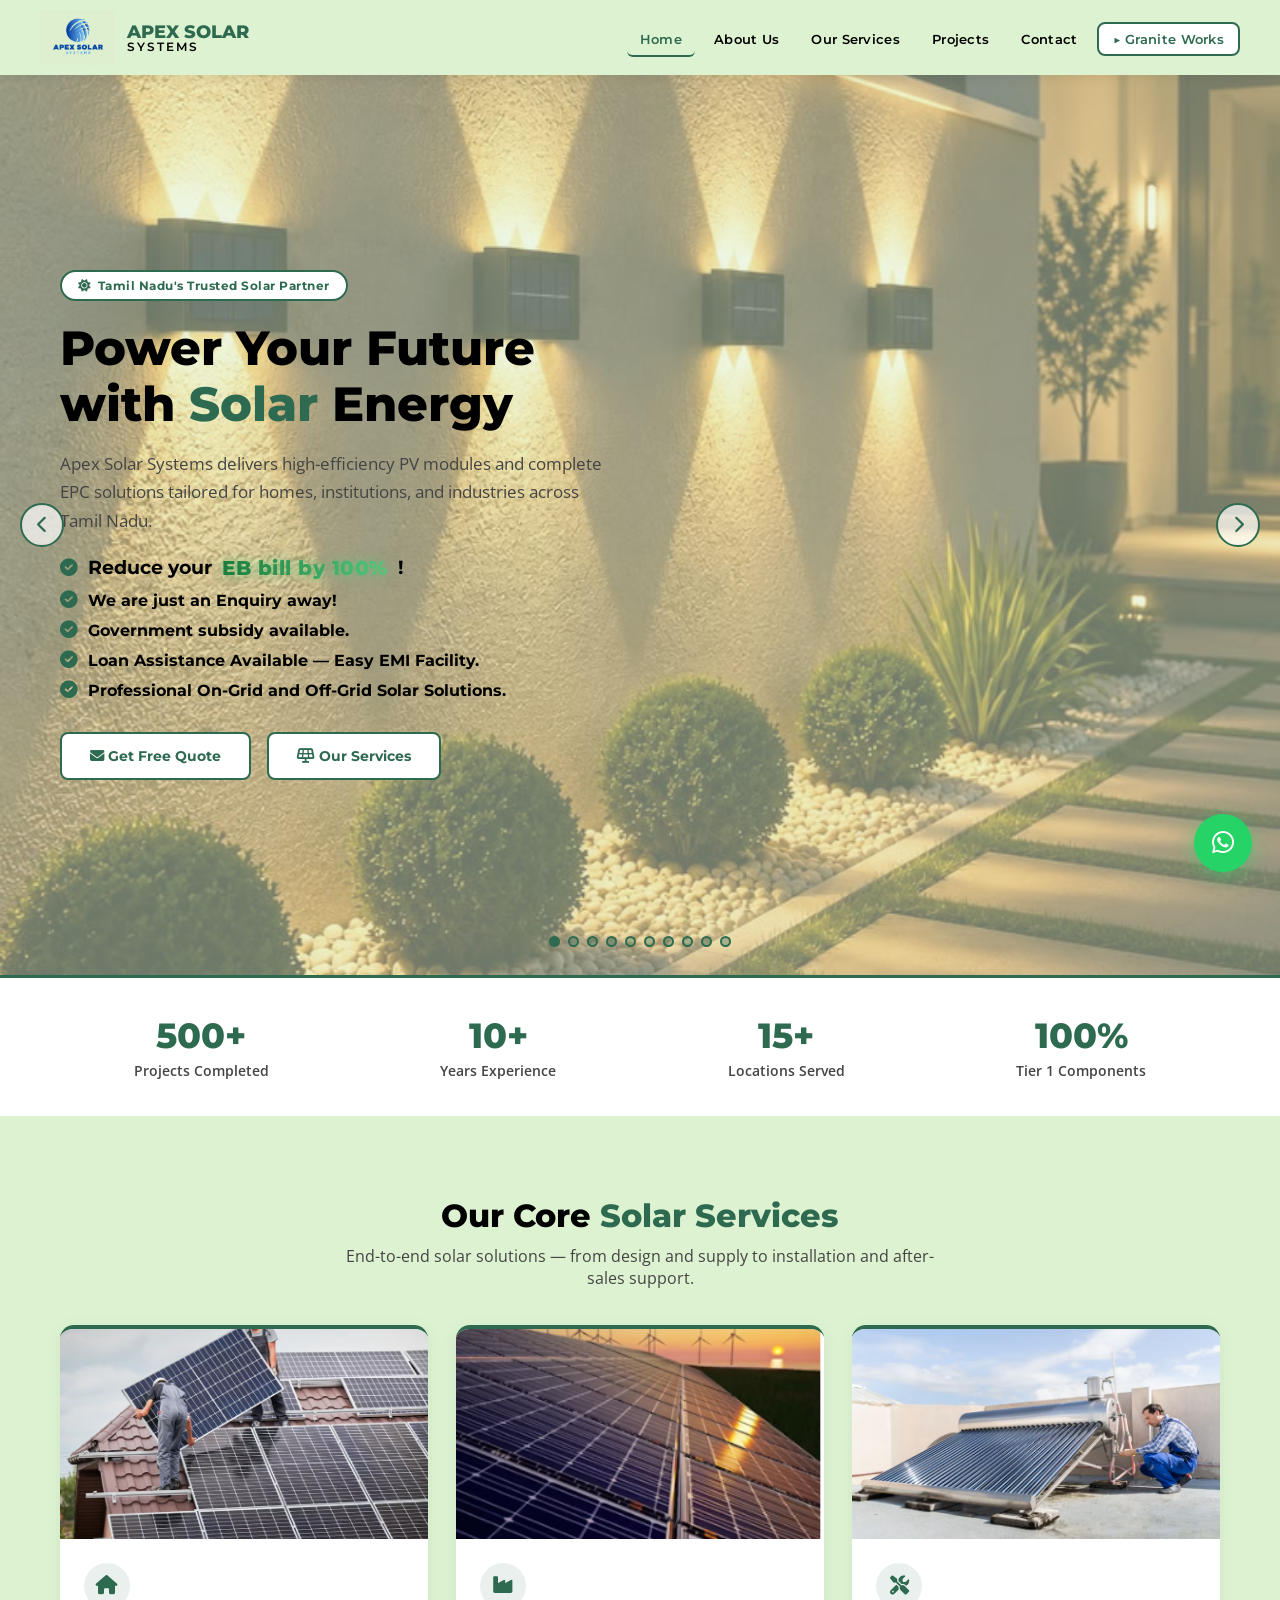
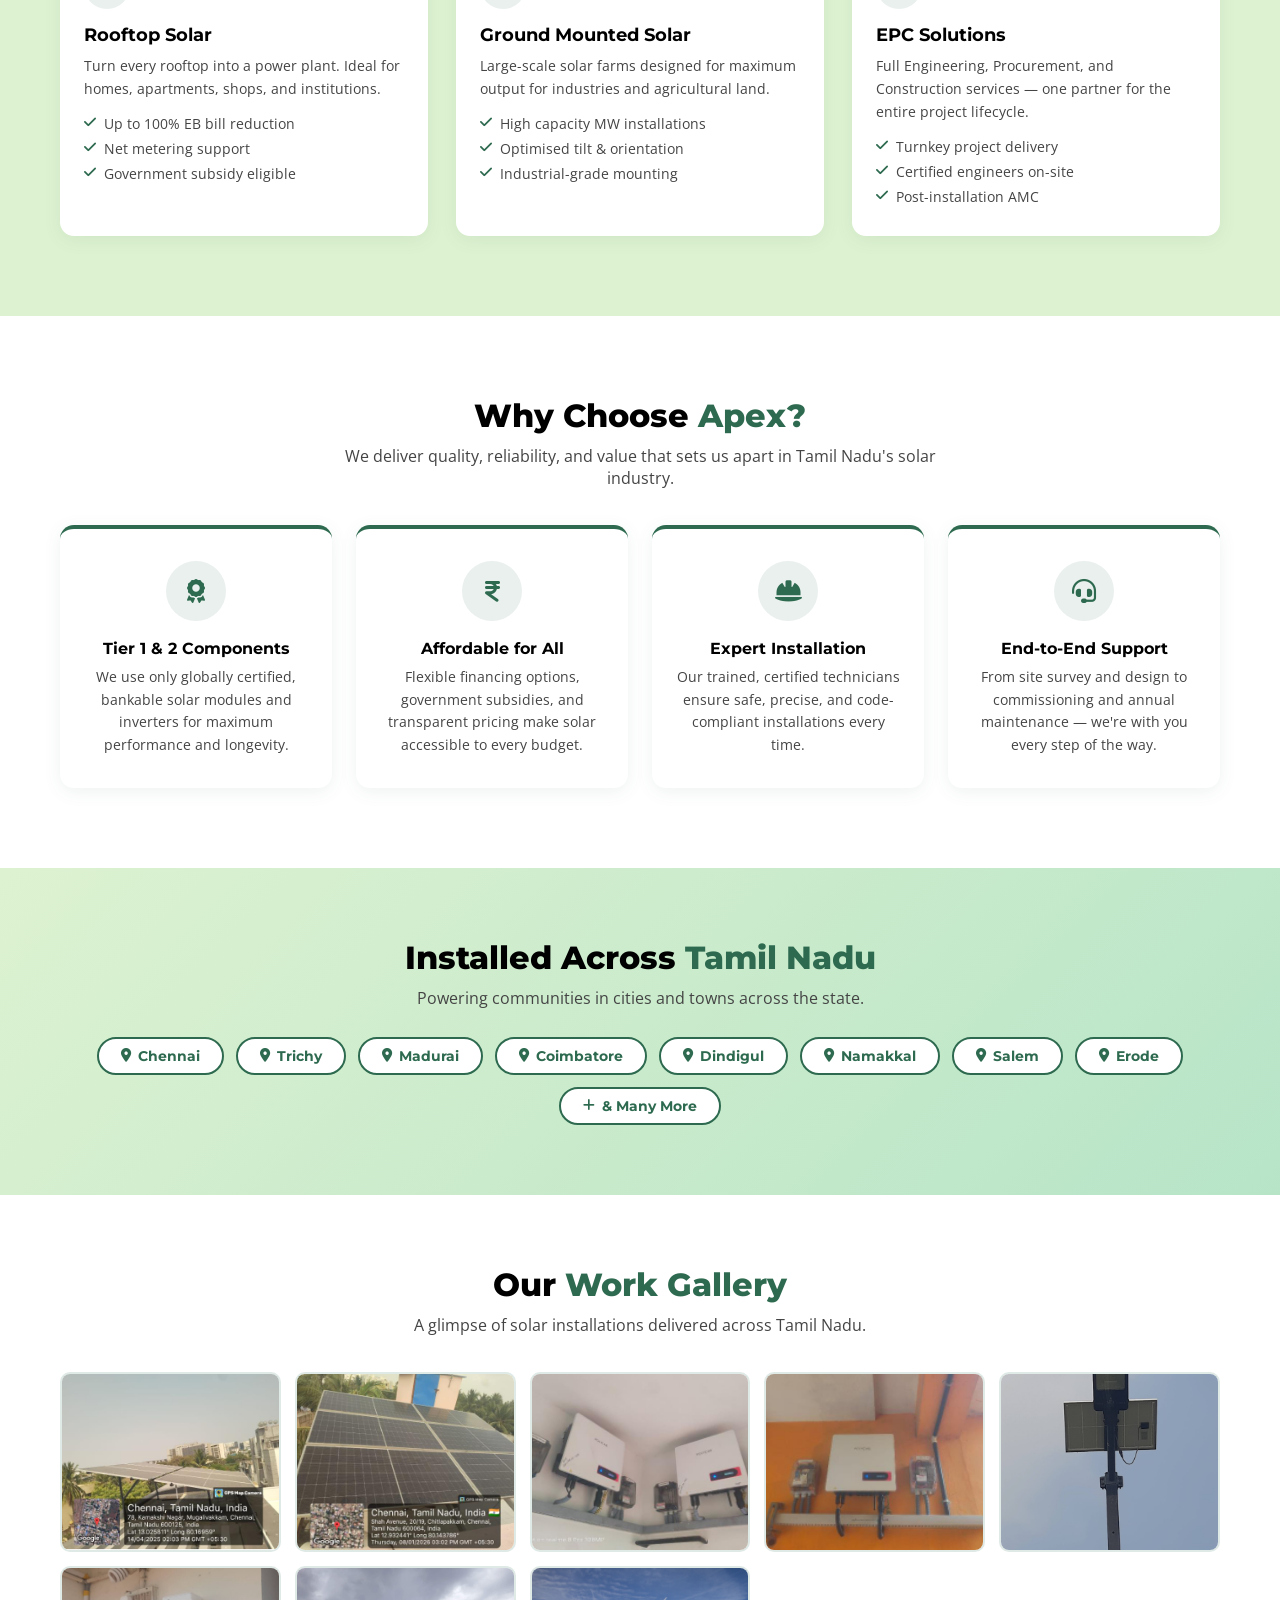
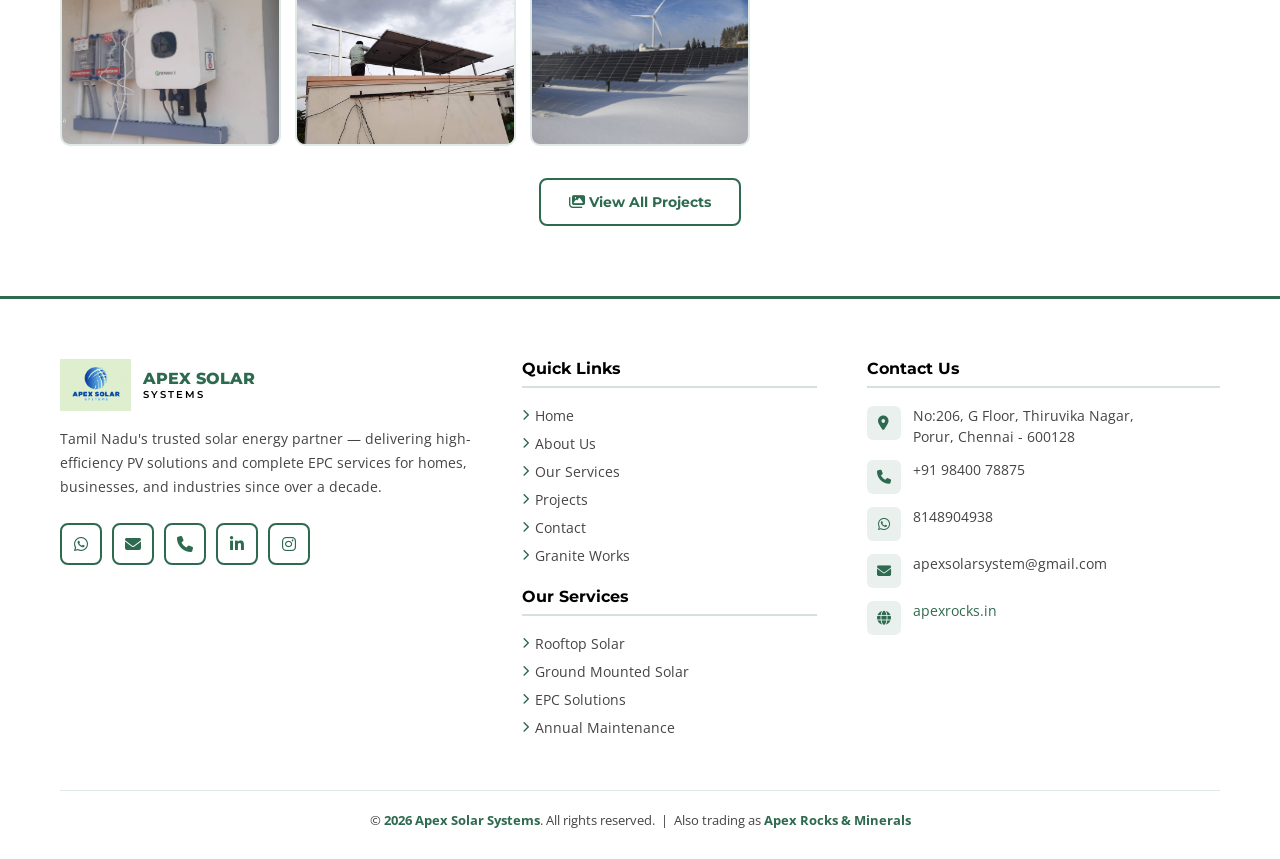
==== index.html @ 06933cdf "changed address" ====
<!DOCTYPE html>
<html lang="en">
<head>
  <meta charset="UTF-8" />
  <meta name="viewport" content="width=device-width, initial-scale=1.0" />
  <title>Apex Solar Systems | Tamil Nadu's Trusted Solar Partner</title>
  <link rel="preconnect" href="https://fonts.googleapis.com" />
  <link rel="preconnect" href="https://fonts.gstatic.com" crossorigin />
  <link href="https://fonts.googleapis.com/css2?family=Montserrat:wght@400;600;700;800&family=Open+Sans:wght@400;500;600&display=swap" rel="stylesheet" />
  <link rel="stylesheet" href="https://cdnjs.cloudflare.com/ajax/libs/font-awesome/6.4.0/css/all.min.css" />

  <style>
    :root {
      --bg: #DDF2D1;
      --green: #2D6A4F;
      --black: #000000;
      --white: #FFFFFF;
      --nav-bg: rgba(221,242,209,0.97);
      --card-border: #2D6A4F;
      --gray: #444444;
      --light-green-grad: linear-gradient(135deg, #DDF2D1 0%, #b7e4c7 100%);
    }
    *, *::before, *::after { box-sizing: border-box; margin: 0; padding: 0; }
    html { scroll-behavior: smooth; }
    body {
      background: var(--bg);
      color: var(--black);
      font-family: 'Open Sans', sans-serif;
      min-height: 100vh;
    }
    h1,h2,h3,h4,h5,h6 { font-family: 'Montserrat', sans-serif; color: var(--black); }
    a { text-decoration: none; color: inherit; }
    img { max-width: 100%; display: block; }

    /* ── NAVBAR ── */
    #navbar {
      position: fixed; top: 0; left: 0; width: 100%; z-index: 1000;
      background: var(--nav-bg); height: 75px;
      display: flex; align-items: center; justify-content: space-between;
      padding: 0 40px;
      box-shadow: 0 2px 12px rgba(0,0,0,0.08);
      transition: background 0.3s;
    }
    #navbar.scrolled { background: rgba(221,242,209,0.99); box-shadow: 0 4px 20px rgba(0,0,0,0.12); }
    .nav-brand { display: flex; align-items: center; gap: 12px; cursor: pointer; }
    .nav-brand img { height: 55px; width: auto; }
    .brand-text { display: flex; flex-direction: column; line-height: 1.1; }
    .brand-text .apex { font-family:'Montserrat',sans-serif; font-weight:800; font-size:1.1rem; color:var(--green); }
    .brand-text .systems { font-family:'Montserrat',sans-serif; font-weight:600; font-size:0.72rem; color:var(--black); letter-spacing:2px; }
    .nav-links { display: flex; align-items: center; gap: 6px; list-style: none; }
    .nav-links li a, .nav-links li button {
      font-family:'Montserrat',sans-serif; font-weight:600; font-size:0.82rem;
      color: var(--black); background: none; border: none; cursor: pointer;
      padding: 8px 13px; border-radius: 6px; transition: color 0.2s, background 0.2s;
      letter-spacing: 0.3px;
    }
    .nav-links li a:hover, .nav-links li button:hover { color: var(--green); background: rgba(45,106,79,0.08); }
    .nav-links li a.active { color: var(--green); border-bottom: 2px solid var(--green); }
    .nav-links .granite-btn {
      background: var(--white) !important; border: 2px solid var(--green) !important;
      color: var(--green) !important; border-radius: 8px; padding: 7px 14px;
    }
    .nav-links .granite-btn:hover { background: var(--green) !important; color: var(--white) !important; }
    .hamburger { display: none; flex-direction: column; gap: 5px; cursor: pointer; padding: 6px; }
    .hamburger span { width: 26px; height: 3px; background: var(--black); border-radius: 2px; transition: 0.3s; }
    .mobile-menu {
      display: none; flex-direction: column; background: var(--nav-bg);
      padding: 16px 24px; border-top: 1px solid rgba(45,106,79,0.15);
    }
    .mobile-menu.open { display: flex; }
    .mobile-menu a, .mobile-menu button {
      font-family:'Montserrat',sans-serif; font-weight:600; font-size:0.9rem;
      color: var(--black); background: none; border: none; cursor: pointer;
      padding: 11px 0; border-bottom: 1px solid rgba(45,106,79,0.1); text-align: left;
    }
    .mobile-menu a.active { color: var(--green); }
    .mobile-menu .mob-granite { color: var(--green) !important; }

    /* ── PAGE WRAPPER ── */
    .page { display: none; padding-top: 75px; }
    .page.active { display: block; }

    /* ── BUTTONS ── */
    .btn-primary {
      background: var(--white); color: var(--green);
      border: 2px solid var(--green); border-radius: 8px;
      padding: 13px 28px; font-family:'Montserrat',sans-serif;
      font-weight:700; font-size:0.9rem; cursor: pointer;
      transition: background 0.2s, color 0.2s; display: inline-block;
    }
    .btn-primary:hover { background: var(--green); color: var(--white); }
    .btn-green {
      background: var(--green); color: var(--white); border: 2px solid var(--green);
      border-radius: 8px; padding: 13px 28px; font-family:'Montserrat',sans-serif;
      font-weight:700; font-size:0.9rem; cursor: pointer;
      transition: background 0.2s, color 0.2s; display: inline-block;
    }
    .btn-green:hover { background: var(--white); color: var(--green); }

    /* ── SECTION TITLES ── */
    .section-title { font-size:2rem; font-weight:800; color:var(--black); margin-bottom:10px; }
    .section-title span { color: var(--green); }
    .section-sub { color: var(--gray); font-size:1rem; margin-bottom:36px; max-width:600px; }
    .section-center { text-align:center; }
    .section-center .section-sub { margin-left:auto; margin-right:auto; }

    /* ── HERO SLIDESHOW ── */
    #hero {
      position: relative; width:100%; height:100vh; min-height:560px;
      overflow: hidden; display:flex; align-items:center;
    }
    .slideshow-bg { position:absolute; inset:0; z-index:0; }
    .slide {
      position:absolute; inset:0; background-size:cover; background-position:center;
      opacity:0; transition: opacity 0.9s ease-in-out;
    }
    .slide.active { opacity:1; }
    .hero-overlay {
      position:absolute; inset:0; background:rgba(221,242,209,0.5); z-index:1;
    }
    .hero-content {
      position:relative; z-index:2; max-width:680px;
      padding: 0 60px; color: var(--black);
    }
    .hero-badge {
      display:inline-block; background:var(--white); color:var(--green);
      border:2px solid var(--green); border-radius:20px;
      padding:6px 16px; font-family:'Montserrat',sans-serif;
      font-weight:700; font-size:0.78rem; margin-bottom:20px; letter-spacing:0.5px;
    }
    .hero-content h1 {
      font-size:3rem; font-weight:800; line-height:1.15; margin-bottom:18px; color:var(--black);
    }
    .hero-content h1 span { color:var(--green); }
    .hero-content p { font-size:1.05rem; color:var(--gray); margin-bottom:20px; line-height:1.7; }
    .hero-catchlines { margin-bottom:32px; }
    .hero-catchlines .line {
      display:flex; align-items:center; gap:10px;
      font-family:'Montserrat',sans-serif; font-weight:700;
      font-size:1.02rem; color:var(--black); margin-bottom:10px;
    }
    .hero-catchlines .line i { color:var(--green); font-size:1.1rem; }
    .hero-buttons { display:flex; gap:16px; flex-wrap:wrap; }

    /* ── EB BILL GLOW ── */
    .eb-glow {
      font-size: 1.22rem;
      font-weight: 800;
      color: #fff;
      background: linear-gradient(90deg, #1b7c3e 0%, #52c97a 50%, #1b7c3e 100%);
      background-size: 200% auto;
      -webkit-background-clip: text;
      -webkit-text-fill-color: transparent;
      background-clip: text;
      animation: ebShine 2.2s linear infinite, ebPulse 1.8s ease-in-out infinite;
      display: inline-block;
      filter: drop-shadow(0 0 6px rgba(82,201,122,0.7));
      letter-spacing: 0.5px;
    }
    @keyframes ebShine {
      0%   { background-position: 0% center; }
      100% { background-position: 200% center; }
    }
    @keyframes ebPulse {
      0%, 100% { filter: drop-shadow(0 0 4px rgba(82,201,122,0.55)); }
      50%       { filter: drop-shadow(0 0 14px rgba(82,201,122,1)) drop-shadow(0 0 28px rgba(45,106,79,0.6)); }
    }
    .line-eb {
      font-size: 1.18rem !important;
    }

    /* Slideshow controls */
    .slide-dots { position:absolute; bottom:28px; left:50%; transform:translateX(-50%); z-index:3; display:flex; gap:8px; }
    .dot {
      width:11px; height:11px; border-radius:50%;
      background:rgba(45,106,79,0.35); border:2px solid var(--green);
      cursor:pointer; transition:background 0.3s;
    }
    .dot.active { background:var(--green); }
    .slide-arrow {
      position:absolute; top:50%; transform:translateY(-50%);
      z-index:3; background:rgba(255,255,255,0.7); border:2px solid var(--green);
      color:var(--green); width:44px; height:44px; border-radius:50%;
      display:flex; align-items:center; justify-content:center;
      cursor:pointer; font-size:1.1rem; transition:background 0.2s;
    }
    .slide-arrow:hover { background:var(--green); color:var(--white); }
    .slide-arrow.prev { left:20px; }
    .slide-arrow.next { right:20px; }

    /* ── STATS BAR ── */
    .stats-bar {
      background:var(--white); padding:36px 60px;
      display:flex; justify-content:space-around; align-items:center;
      flex-wrap:wrap; gap:24px; border-top:3px solid var(--green);
    }
    .stat-item { text-align:center; }
    .stat-item .num {
      font-family:'Montserrat',sans-serif; font-weight:800;
      font-size:2.2rem; color:var(--green);
    }
    .stat-item .lbl { font-size:0.88rem; color:var(--gray); font-weight:600; margin-top:4px; }

    /* ── SERVICES CARDS ── */
    .services-section { padding:80px 60px; background:var(--bg); }
    .cards-grid { display:grid; grid-template-columns:repeat(auto-fit,minmax(290px,1fr)); gap:28px; margin-top:16px; }
    .service-card {
      background:var(--white); border-radius:14px; overflow:hidden;
      border-top:4px solid var(--green);
      box-shadow:0 4px 18px rgba(45,106,79,0.08);
      transition:transform 0.25s, box-shadow 0.25s;
    }
    .service-card:hover { transform:translateY(-6px); box-shadow:0 10px 32px rgba(45,106,79,0.16); }
    .service-card img { width:100%; height:210px; object-fit:cover; }
    .service-card-body { padding:24px; }
    .service-card-body .icon-wrap {
      width:46px; height:46px; background:rgba(45,106,79,0.1);
      border-radius:50%; display:flex; align-items:center; justify-content:center;
      margin-bottom:14px;
    }
    .service-card-body .icon-wrap i { color:var(--green); font-size:1.2rem; }
    .service-card-body h3 { font-size:1.15rem; margin-bottom:8px; color:var(--black); }
    .service-card-body p { font-size:0.9rem; color:var(--gray); line-height:1.6; margin-bottom:14px; }
    .benefit-list { list-style:none; padding:0; }
    .benefit-list li { font-size:0.86rem; color:var(--gray); margin-bottom:6px; display:flex; gap:8px; align-items:flex-start; }
    .benefit-list li i { color:var(--green); margin-top:2px; flex-shrink:0; }
    /* ── WHY CHOOSE ── */
    .why-section { padding:80px 60px; background:var(--white); }
    .why-grid { display:grid; grid-template-columns:repeat(auto-fit,minmax(220px,1fr)); gap:24px; margin-top:16px; }
    .why-card {
      background:var(--white); border-radius:14px; padding:32px 24px;
      border-top:4px solid var(--green);
      box-shadow:0 4px 18px rgba(45,106,79,0.08); text-align:center;
      transition:transform 0.25s;
    }
    .why-card:hover { transform:translateY(-5px); }
    .why-icon {
      width:60px; height:60px; background:rgba(45,106,79,0.1); border-radius:50%;
      display:flex; align-items:center; justify-content:center;
      margin:0 auto 18px; font-size:1.5rem; color:var(--green);
    }
    .why-card h3 { font-size:1rem; margin-bottom:8px; }
    .why-card p { font-size:0.88rem; color:var(--gray); line-height:1.6; }

    /* ── LOCATIONS ── */
    .locations-section {
      padding:70px 60px; background: var(--light-green-grad); text-align:center;
    }
    .location-chips { display:flex; flex-wrap:wrap; gap:12px; justify-content:center; margin-top:28px; }
    .chip {
      background:var(--white); border:2px solid var(--green); color:var(--green);
      border-radius:24px; padding:8px 22px; font-family:'Montserrat',sans-serif;
      font-weight:700; font-size:0.88rem; display:flex; align-items:center; gap:7px;
    }
    .chip i { font-size:0.85rem; }

    /* ── PHOTO STRIP ── */
    .photo-strip { padding:70px 60px; background:var(--white); }
    .photo-grid {
      display:grid;
      grid-template-columns:repeat(auto-fill,minmax(200px,1fr));
      gap:14px; margin-bottom:32px;
    }
    .photo-grid img {
      width:100%; height:180px; object-fit:cover; border-radius:10px;
      border:2px solid rgba(45,106,79,0.15);
      transition:transform 0.25s, box-shadow 0.25s;
    }
    .photo-grid img:hover { transform:scale(1.04); box-shadow:0 8px 24px rgba(45,106,79,0.18); }

    /* ── PAGE BANNER ── */
    .page-banner {
      background:var(--white); border-bottom:3px solid var(--green);
      padding:52px 60px 40px; text-align:center;
    }
    .page-banner h1 { font-size:2.4rem; font-weight:800; }
    .page-banner h1 span { color:var(--green); }
    .page-banner p { color:var(--gray); margin-top:10px; font-size:1rem; }

    /* ── ABOUT PAGE ── */
    .about-grid {
      display:grid; grid-template-columns:1fr 1fr; gap:60px;
      padding:70px 60px; align-items:start;
    }
    .about-img-wrap { position:relative; }
    .about-img-wrap .main-img { border-radius:14px; width:100%; height:380px; object-fit:cover; border:3px solid var(--green); }
    .about-img-wrap .accent-img {
      position:absolute; bottom:-22px; right:-22px;
      width:160px; height:130px; object-fit:cover;
      border-radius:10px; border:3px solid var(--white);
      box-shadow:0 4px 14px rgba(0,0,0,0.15);
    }
    .about-text h2 { font-size:1.9rem; margin-bottom:18px; }
    .about-text p { color:var(--gray); line-height:1.8; margin-bottom:16px; font-size:0.97rem; }
    .feature-chips { display:flex; flex-wrap:wrap; gap:10px; margin-top:22px; }
    .feature-chip {
      background:var(--white); border-left:4px solid var(--green);
      border-radius:0 8px 8px 0; padding:8px 16px;
      font-family:'Montserrat',sans-serif; font-weight:600;
      font-size:0.82rem; color:var(--black);
      box-shadow:0 2px 8px rgba(45,106,79,0.08);
    }
    .mvp-grid { display:grid; grid-template-columns:repeat(auto-fit,minmax(220px,1fr)); gap:22px; padding:0 60px 70px; }
    .mvp-card {
      background:var(--white); border-radius:14px; padding:28px 22px;
      border-top:4px solid var(--green); box-shadow:0 4px 16px rgba(45,106,79,0.08);
    }
    .mvp-card h3 { font-size:1rem; margin-bottom:8px; color:var(--green); }
    .mvp-card p { font-size:0.88rem; color:var(--gray); line-height:1.6; }
    /* ── SERVICES PAGE ── */
    .service-section-row {
      display:grid; grid-template-columns:1fr 1fr; gap:60px;
      padding:60px 60px 0; align-items:center;
    }
    .service-section-row.reverse { direction:rtl; }
    .service-section-row.reverse > * { direction:ltr; }
    .service-section-row img { width:100%; height:340px; object-fit:cover; border-radius:14px; border:3px solid var(--green); }
    .service-section-text h2 { font-size:1.7rem; margin-bottom:14px; }
    .service-section-text p { color:var(--gray); line-height:1.8; margin-bottom:18px; font-size:0.95rem; }
    .apex-diff { padding:60px; background:var(--bg); }
    .diff-grid { display:grid; grid-template-columns:repeat(auto-fit,minmax(220px,1fr)); gap:22px; margin-top:24px; }
    .diff-card {
      background:var(--white); border-radius:14px; padding:28px 22px;
      border-top:4px solid var(--green); box-shadow:0 4px 16px rgba(45,106,79,0.08);
      text-align:center;
    }
    .diff-card i { font-size:2rem; color:var(--green); margin-bottom:14px; }
    .diff-card h3 { font-size:1rem; margin-bottom:8px; }
    .diff-card p { font-size:0.88rem; color:var(--gray); line-height:1.6; }

    /* ── PROJECTS PAGE ── */
    .projects-grid {
      display:grid; grid-template-columns:repeat(auto-fill,minmax(260px,1fr));
      gap:18px; padding:50px 60px;
    }
    .proj-card { position:relative; border-radius:12px; overflow:hidden; cursor:pointer; border:2px solid rgba(45,106,79,0.2); }
    .proj-card img { width:100%; height:220px; object-fit:cover; transition:transform 0.35s; display:block; }
    .proj-card:hover img { transform:scale(1.07); }
    .proj-overlay {
      position:absolute; inset:0; background:linear-gradient(to top,rgba(0,0,0,0.65) 0%,transparent 60%);
      display:flex; flex-direction:column; justify-content:flex-end; padding:16px;
      opacity:0; transition:opacity 0.3s;
    }
    .proj-card:hover .proj-overlay { opacity:1; }
    .proj-overlay h4 { color:#fff; font-size:0.95rem; margin-bottom:6px; }
    .loc-badge {
      display:inline-flex; align-items:center; gap:5px;
      background:var(--green); color:#fff; border-radius:12px;
      padding:3px 10px; font-size:0.75rem; font-family:'Montserrat',sans-serif; font-weight:600;
    }
    .proj-locations { padding:0 60px 60px; }

    /* ── CONTACT PAGE ── */
    .contact-grid {
      display:grid; grid-template-columns:1fr 1.4fr; gap:40px;
      padding:60px 60px;
    }
    .contact-info-card {
      background:var(--white); border-radius:14px; padding:36px 30px;
      border-top:4px solid var(--green); box-shadow:0 4px 18px rgba(45,106,79,0.08);
    }
    .contact-info-card h3 { font-size:1.3rem; margin-bottom:22px; }
    .info-row { display:flex; gap:14px; margin-bottom:18px; align-items:flex-start; }
    .info-row .icon-box {
      width:40px; height:40px; background:rgba(45,106,79,0.1);
      border-radius:8px; display:flex; align-items:center; justify-content:center;
      flex-shrink:0;
    }
    .info-row .icon-box i { color:var(--green); }
    .info-row .info-text .lbl { font-weight:700; font-size:0.82rem; color:var(--green); margin-bottom:2px; }
    .info-row .info-text .val { font-size:0.9rem; color:var(--gray); }
    .social-icons { display:flex; gap:10px; margin-top:24px; flex-wrap:wrap; }
    .soc-btn {
      position:relative; width:42px; height:42px;
      background:var(--white); border:2px solid var(--green);
      border-radius:8px; display:flex; align-items:center; justify-content:center;
      color:var(--green); font-size:1rem; cursor:pointer; transition:background 0.2s, color 0.2s;
      text-decoration:none;
    }
    .soc-btn:hover { background:var(--green); color:var(--white); }
    .soc-tooltip {
      position:absolute; bottom:calc(100% + 8px); left:50%; transform:translateX(-50%);
      background:var(--black); color:var(--white); border-radius:6px;
      padding:6px 11px; font-size:0.75rem; white-space:nowrap;
      pointer-events:none; opacity:0; transition:opacity 0.2s; z-index:99;
    }
    .soc-tooltip strong { display:block; }
    .soc-btn:hover .soc-tooltip { opacity:1; }
    /* ── CONTACT FORM ── */
    .contact-form-card {
      background:var(--white); border-radius:14px; padding:36px 30px;
      border-top:4px solid var(--green); box-shadow:0 4px 18px rgba(45,106,79,0.08);
    }
    .contact-form-card h3 { font-size:1.3rem; margin-bottom:22px; }
    .form-row { display:grid; grid-template-columns:1fr 1fr; gap:16px; }
    .form-group { display:flex; flex-direction:column; margin-bottom:16px; }
    .form-group label { font-weight:600; font-size:0.82rem; margin-bottom:5px; color:var(--black); }
    .form-group input, .form-group select, .form-group textarea {
      padding:11px 14px; border:2px solid rgba(45,106,79,0.25); border-radius:8px;
      font-family:'Open Sans',sans-serif; font-size:0.9rem; color:var(--black);
      background:var(--white); outline:none; transition:border-color 0.2s;
    }
    .form-group input:focus, .form-group select:focus, .form-group textarea:focus {
      border-color:var(--green);
    }
    .form-group textarea { resize:vertical; min-height:100px; }
    .map-wrap { margin-top:36px; border-radius:14px; overflow:hidden; border:2px solid rgba(45,106,79,0.2); }
    .map-wrap iframe { width:100%; height:300px; border:none; display:block; }

    /* ── FOOTER ── */
    footer {
      background:var(--white); border-top:3px solid var(--green);
      padding:60px 60px 30px; margin-top:0;
    }
    .footer-grid { display:grid; grid-template-columns:1.4fr 1fr 1.2fr; gap:50px; }
    .footer-col h4 {
      font-family:'Montserrat',sans-serif; font-weight:700;
      font-size:1rem; color:var(--black); margin-bottom:18px;
      padding-bottom:8px; border-bottom:2px solid rgba(45,106,79,0.2);
    }
    .footer-col p { font-size:0.88rem; color:var(--gray); line-height:1.7; margin-bottom:18px; }
    .footer-col ul { list-style:none; }
    .footer-col ul li { margin-bottom:9px; }
    .footer-col ul li a {
      font-size:0.88rem; color:var(--gray); transition:color 0.2s;
      display:flex; align-items:center; gap:6px;
    }
    .footer-col ul li a:hover { color:var(--green); }
    .footer-contact-row { display:flex; gap:12px; margin-bottom:13px; align-items:flex-start; }
    .footer-icon-box {
      width:34px; height:34px; background:rgba(45,106,79,0.1);
      border-radius:6px; display:flex; align-items:center; justify-content:center;
      flex-shrink:0;
    }
    .footer-icon-box i { color:var(--green); font-size:0.88rem; }
    .footer-contact-row .txt { font-size:0.85rem; color:var(--gray); line-height:1.5; }
    .footer-bottom {
      border-top:1px solid rgba(45,106,79,0.15); margin-top:44px;
      padding-top:20px; text-align:center;
      font-size:0.82rem; color:var(--gray);
    }
    .footer-bottom span { color:var(--green); font-weight:700; }

    /* ── FLOATING WA BUTTON ── */
    .wa-float {
      position:fixed; bottom:28px; right:28px; z-index:9999;
      width:58px; height:58px; background:#25D366; border-radius:50%;
      display:flex; align-items:center; justify-content:center;
      color:#fff; font-size:1.6rem;
      box-shadow:0 4px 18px rgba(37,211,102,0.45);
      animation: waPulse 2s infinite;
      text-decoration:none;
    }
    .wa-float:hover { background:#1da851; transform:scale(1.08); }
    @keyframes waPulse {
      0%,100% { box-shadow:0 0 0 0 rgba(37,211,102,0.45); }
      50% { box-shadow:0 0 0 14px rgba(37,211,102,0); }
    }
    /* ── RESPONSIVE ── */
    @media (max-width: 900px) {
      .nav-links { display:none; }
      .hamburger { display:flex; }
      .hero-content { padding:0 30px; }
      .hero-content h1 { font-size:2.1rem; }
      .about-grid { grid-template-columns:1fr; padding:40px 28px; }
      .about-img-wrap .accent-img { bottom:-14px; right:-10px; width:110px; height:85px; }
      .service-section-row { grid-template-columns:1fr; padding:40px 28px 0; }
      .service-section-row.reverse { direction:ltr; }
      .contact-grid { grid-template-columns:1fr; padding:40px 28px; }
      .footer-grid { grid-template-columns:1fr; gap:30px; }
      .stats-bar { padding:28px 20px; }
      .services-section, .why-section, .locations-section, .photo-strip { padding:50px 28px; }
      .page-banner { padding:40px 28px 30px; }
      .page-banner h1 { font-size:1.8rem; }
      .projects-grid { padding:30px 20px; grid-template-columns:repeat(auto-fill,minmax(200px,1fr)); }
      .proj-locations { padding:0 20px 40px; }
      .mvp-grid { padding:0 28px 50px; }
      .apex-diff { padding:40px 28px; }
      footer { padding:40px 28px 24px; }
    }
    @media (max-width: 540px) {
      .hero-content h1 { font-size:1.6rem; }
      .form-row { grid-template-columns:1fr; }
      .cards-grid { grid-template-columns:1fr; }
      .why-grid { grid-template-columns:1fr; }
      .stat-item .num { font-size:1.6rem; }
      #navbar { padding:0 18px; }
      .hero-buttons { flex-direction:column; gap:10px; }
    }
  </style>
</head>
<body>

<!-- ═══════════════════════════ NAVBAR ═══════════════════════════ -->
<nav id="navbar">
  <div class="nav-brand" onclick="showPage('home')">
    <img src="LOGO.PNG" alt="Apex Solar Logo" />
    <div class="brand-text">
      <span class="apex">APEX SOLAR</span>
      <span class="systems">SYSTEMS</span>
    </div>
  </div>
  <ul class="nav-links">
    <li><a href="#" class="nav-link active" data-page="home" onclick="showPage('home');return false;">Home</a></li>
    <li><a href="#" class="nav-link" data-page="about" onclick="showPage('about');return false;">About Us</a></li>
    <li><a href="#" class="nav-link" data-page="services" onclick="showPage('services');return false;">Our Services</a></li>
    <li><a href="#" class="nav-link" data-page="projects" onclick="showPage('projects');return false;">Projects</a></li>
    <li><a href="#" class="nav-link" data-page="contact" onclick="showPage('contact');return false;">Contact</a></li>
    <li><a href="https://apexrocks.in/" target="_blank" rel="noopener" class="granite-btn">&#9654; Granite Works</a></li>
  </ul>
  <div class="hamburger" onclick="toggleNav()" aria-label="Menu" role="button" tabindex="0">
    <span></span><span></span><span></span>
  </div>
</nav>
<div class="mobile-menu" id="mobileMenu">
  <a href="#" class="mob-link active" data-page="home" onclick="showPage('home');toggleNav();return false;">Home</a>
  <a href="#" class="mob-link" data-page="about" onclick="showPage('about');toggleNav();return false;">About Us</a>
  <a href="#" class="mob-link" data-page="services" onclick="showPage('services');toggleNav();return false;">Our Services</a>
  <a href="#" class="mob-link" data-page="projects" onclick="showPage('projects');toggleNav();return false;">Projects</a>
  <a href="#" class="mob-link" data-page="contact" onclick="showPage('contact');toggleNav();return false;">Contact</a>
  <a href="https://apexrocks.in/" target="_blank" rel="noopener" class="mob-granite">&#9654; Granite Works</a>
</div>

<!-- ═══════════════════════════ HOME PAGE ═══════════════════════════ -->
<div id="page-home" class="page active">

  <!-- HERO -->
  <section id="hero">
    <div class="slideshow-bg" id="slideshowBg">
      <div class="slide active" style="background-image:url('slide1.jpg')"></div>
      <div class="slide" style="background-image:url('slide2.jpg')"></div>
      <div class="slide" style="background-image:url('slide3.jpg')"></div>
      <div class="slide" style="background-image:url('slide4.jpg')"></div>
      <div class="slide" style="background-image:url('slide5.jpg')"></div>
      <div class="slide" style="background-image:url('slide6.jpg')"></div>
      <div class="slide" style="background-image:url('raze-solar-Q8V1EEvnJgk-unsplash.jpg')"></div>
      <div class="slide" style="background-image:url('american-public-power-association-XGAZzyLzn18-unsplash.jpg')"></div>
      <div class="slide" style="background-image:url('pexels-ian-panelo-7424248.jpg')"></div>
      <div class="slide" style="background-image:url('pexels-pixabay-433308.jpg')"></div>
    </div>
    <div class="hero-overlay"></div>
    <div class="hero-content">
      <span class="hero-badge"><i class="fa-solid fa-sun"></i> &nbsp;Tamil Nadu's Trusted Solar Partner</span>
      <h1>Power Your Future with <span>Solar</span> Energy</h1>
      <p>Apex Solar Systems delivers high-efficiency PV modules and complete EPC solutions tailored for homes, institutions, and industries across Tamil Nadu.</p>
      <div class="hero-catchlines">
        <div class="line line-eb"><i class="fa-solid fa-circle-check"></i> Reduce your <span class="eb-glow">EB bill by 100%</span>!</div>
        <div class="line"><i class="fa-solid fa-circle-check"></i> We are just an Enquiry away!</div>
        <div class="line"><i class="fa-solid fa-circle-check"></i> Government subsidy available.</div>
        <div class="line"><i class="fa-solid fa-circle-check"></i> Loan Assistance Available — Easy EMI Facility.</div>
        <div class="line"><i class="fa-solid fa-circle-check"></i> Professional On-Grid and Off-Grid Solar Solutions.</div>
      </div>
      <div class="hero-buttons">
        <button class="btn-primary" onclick="showPage('contact')"><i class="fa-solid fa-envelope"></i> Get Free Quote</button>
        <button class="btn-primary" onclick="showPage('services')"><i class="fa-solid fa-solar-panel"></i> Our Services</button>
      </div>
    </div>
    <div class="slide-arrow prev" onclick="changeSlide(-1)" aria-label="Previous slide"><i class="fa-solid fa-chevron-left"></i></div>
    <div class="slide-arrow next" onclick="changeSlide(1)" aria-label="Next slide"><i class="fa-solid fa-chevron-right"></i></div>
    <div class="slide-dots" id="slideDots"></div>
  </section>

  <!-- STATS BAR -->
  <section class="stats-bar">
    <div class="stat-item"><div class="num">500+</div><div class="lbl">Projects Completed</div></div>
    <div class="stat-item"><div class="num">10+</div><div class="lbl">Years Experience</div></div>
    <div class="stat-item"><div class="num">15+</div><div class="lbl">Locations Served</div></div>
    <div class="stat-item"><div class="num">100%</div><div class="lbl">Tier 1 Components</div></div>
  </section>

  <!-- CORE SERVICES -->
  <section class="services-section">
    <div class="section-center">
      <h2 class="section-title">Our Core <span>Solar Services</span></h2>
      <p class="section-sub">End-to-end solar solutions — from design and supply to installation and after-sales support.</p>
    </div>
    <div class="cards-grid">
      <div class="service-card">
        <img src="solar_1.PNG" alt="Rooftop Solar Installation" />
        <div class="service-card-body">
          <div class="icon-wrap"><i class="fa-solid fa-house"></i></div>
          <h3>Rooftop Solar</h3>
          <p>Turn every rooftop into a power plant. Ideal for homes, apartments, shops, and institutions.</p>
          <ul class="benefit-list">
            <li><i class="fa-solid fa-check"></i> Up to 100% EB bill reduction</li>
            <li><i class="fa-solid fa-check"></i> Net metering support</li>
            <li><i class="fa-solid fa-check"></i> Government subsidy eligible</li>
          </ul>
        </div>
      </div>
      <div class="service-card">
        <img src="5.PNG" alt="Ground Mounted Solar" />
        <div class="service-card-body">
          <div class="icon-wrap"><i class="fa-solid fa-industry"></i></div>
          <h3>Ground Mounted Solar</h3>
          <p>Large-scale solar farms designed for maximum output for industries and agricultural land.</p>
          <ul class="benefit-list">
            <li><i class="fa-solid fa-check"></i> High capacity MW installations</li>
            <li><i class="fa-solid fa-check"></i> Optimised tilt &amp; orientation</li>
            <li><i class="fa-solid fa-check"></i> Industrial-grade mounting</li>
          </ul>
        </div>
      </div>
      <div class="service-card">
        <img src="solar_2.PNG" alt="EPC Solutions" />
        <div class="service-card-body">
          <div class="icon-wrap"><i class="fa-solid fa-screwdriver-wrench"></i></div>
          <h3>EPC Solutions</h3>
          <p>Full Engineering, Procurement, and Construction services — one partner for the entire project lifecycle.</p>
          <ul class="benefit-list">
            <li><i class="fa-solid fa-check"></i> Turnkey project delivery</li>
            <li><i class="fa-solid fa-check"></i> Certified engineers on-site</li>
            <li><i class="fa-solid fa-check"></i> Post-installation AMC</li>
          </ul>
        </div>
      </div>
    </div>
  </section>

  <!-- WHY CHOOSE APEX -->
  <section class="why-section">
    <div class="section-center">
      <h2 class="section-title">Why Choose <span>Apex?</span></h2>
      <p class="section-sub">We deliver quality, reliability, and value that sets us apart in Tamil Nadu's solar industry.</p>
    </div>
    <div class="why-grid">
      <div class="why-card">
        <div class="why-icon"><i class="fa-solid fa-award"></i></div>
        <h3>Tier 1 &amp; 2 Components</h3>
        <p>We use only globally certified, bankable solar modules and inverters for maximum performance and longevity.</p>
      </div>
      <div class="why-card">
        <div class="why-icon"><i class="fa-solid fa-indian-rupee-sign"></i></div>
        <h3>Affordable for All</h3>
        <p>Flexible financing options, government subsidies, and transparent pricing make solar accessible to every budget.</p>
      </div>
      <div class="why-card">
        <div class="why-icon"><i class="fa-solid fa-helmet-safety"></i></div>
        <h3>Expert Installation</h3>
        <p>Our trained, certified technicians ensure safe, precise, and code-compliant installations every time.</p>
      </div>
      <div class="why-card">
        <div class="why-icon"><i class="fa-solid fa-headset"></i></div>
        <h3>End-to-End Support</h3>
        <p>From site survey and design to commissioning and annual maintenance — we're with you every step of the way.</p>
      </div>
    </div>
  </section>

  <!-- LOCATIONS -->
  <section class="locations-section">
    <h2 class="section-title">Installed Across <span>Tamil Nadu</span></h2>
    <p style="color:var(--gray);margin-top:10px;">Powering communities in cities and towns across the state.</p>
    <div class="location-chips">
      <span class="chip"><i class="fa-solid fa-location-dot"></i> Chennai</span>
      <span class="chip"><i class="fa-solid fa-location-dot"></i> Trichy</span>
      <span class="chip"><i class="fa-solid fa-location-dot"></i> Madurai</span>
      <span class="chip"><i class="fa-solid fa-location-dot"></i> Coimbatore</span>
      <span class="chip"><i class="fa-solid fa-location-dot"></i> Dindigul</span>
      <span class="chip"><i class="fa-solid fa-location-dot"></i> Namakkal</span>
      <span class="chip"><i class="fa-solid fa-location-dot"></i> Salem</span>
      <span class="chip"><i class="fa-solid fa-location-dot"></i> Erode</span>
      <span class="chip"><i class="fa-solid fa-plus"></i> &amp; Many More</span>
    </div>
  </section>

  <!-- PHOTO STRIP -->
  <section class="photo-strip">
    <div class="section-center" style="margin-bottom:30px;">
      <h2 class="section-title">Our <span>Work Gallery</span></h2>
      <p class="section-sub">A glimpse of solar installations delivered across Tamil Nadu.</p>
    </div>
    <div class="photo-grid">
      <img src="1.PNG" alt="Solar Project 1" />
      <img src="2.PNG" alt="Solar Project 2" />
      <img src="3.PNG" alt="Solar Project 3" />
      <img src="4.PNG" alt="Solar Project 4" />
      <img src="WhatsApp Image 2026-07-23 at 2.21.26 PM.jpeg" alt="Solar Installation" />
      <img src="WhatsApp Image 2026-07-23 at 2.21.27 PM.jpeg" alt="Solar Installation 2" />
      <img src="WhatsApp Image 2026-07-23 at 2.21.28 PM.jpeg" alt="Solar Installation 3" />
      <img src="pexels-pixabay-433308.jpg" alt="Solar Panels" />
    </div>
    <div style="text-align:center;">
      <button class="btn-primary" onclick="showPage('projects')"><i class="fa-solid fa-images"></i> View All Projects</button>
    </div>
  </section>

</div><!-- end #page-home -->

<!-- ═══════════════════════════ ABOUT PAGE ═══════════════════════════ -->
<div id="page-about" class="page">

  <div class="page-banner">
    <h1>About <span>Apex Solar Systems</span></h1>
    <p>A pioneering force in Tamil Nadu's renewable energy landscape since over a decade.</p>
  </div>

  <div class="about-grid">
    <div class="about-img-wrap">
      <img src="solar_3.PNG" alt="Apex Solar Team" class="main-img" />
      <img src="3.PNG" alt="Solar Installation Accent" class="accent-img" />
    </div>
    <div class="about-text">
      <h2>Who We <span style="color:var(--green);">Are</span></h2>
      <p>Apex Solar Systems is a pioneering force in renewable energy, delivering cutting-edge photovoltaic (PV) module solutions and comprehensive EPC (Engineering, Procurement &amp; Construction) services across Tamil Nadu. We also trade as Apex Rocks &amp; Minerals, bringing the same commitment to quality and reliability across industries.</p>
      <p>Founded on the belief that clean energy should be accessible to all, we serve homeowners, institutions, industries, and agricultural communities. Our team of certified engineers and technicians ensures every installation is safe, efficient, and built to last for 25+ years.</p>
      <p>From a single rooftop panel to multi-megawatt ground-mounted arrays, Apex Solar Systems is your trusted partner for every stage of the solar journey — from initial consultation and design to final commissioning and ongoing maintenance.</p>
      <div class="feature-chips">
        <span class="feature-chip"><i class="fa-solid fa-star" style="color:var(--green);margin-right:6px;"></i>Tier 1 &amp; 2 Components Only</span>
        <span class="feature-chip"><i class="fa-solid fa-building" style="color:var(--green);margin-right:6px;"></i>Institutions &amp; Residences</span>
        <span class="feature-chip"><i class="fa-solid fa-gears" style="color:var(--green);margin-right:6px;"></i>Complete EPC Service</span>
        <span class="feature-chip"><i class="fa-solid fa-tag" style="color:var(--green);margin-right:6px;"></i>Affordable Pricing</span>
        <span class="feature-chip"><i class="fa-solid fa-map" style="color:var(--green);margin-right:6px;"></i>Pan-Tamil Nadu Coverage</span>
        <span class="feature-chip"><i class="fa-solid fa-tools" style="color:var(--green);margin-right:6px;"></i>After-Sales Support</span>
      </div>
    </div>
  </div>

  <div class="mvp-grid">
    <div class="mvp-card">
      <h3><i class="fa-solid fa-crosshairs"></i> Our Mission</h3>
      <p>To accelerate Tamil Nadu's transition to clean, affordable solar energy by providing high-quality PV systems and reliable EPC services that deliver measurable value to every customer.</p>
    </div>
    <div class="mvp-card">
      <h3><i class="fa-solid fa-eye"></i> Our Vision</h3>
      <p>To be the most trusted solar energy partner in South India — known for our integrity, technical excellence, and unwavering commitment to customer satisfaction.</p>
    </div>
    <div class="mvp-card">
      <h3><i class="fa-solid fa-handshake"></i> Our Promise</h3>
      <p>Transparent pricing, quality components, expert installation, and lifetime support. We don't just install solar — we build long-term energy partnerships.</p>
    </div>
    <div class="mvp-card">
      <h3><i class="fa-solid fa-leaf"></i> Sustainability</h3>
      <p>Every system we install reduces carbon emissions and dependence on fossil fuels. We're proud to contribute to a greener, more resilient Tamil Nadu for future generations.</p>
    </div>
  </div>

</div><!-- end #page-about -->

<!-- ═══════════════════════════ SERVICES PAGE ═══════════════════════════ -->
<div id="page-services" class="page">

  <div class="page-banner">
    <h1>Our <span>Services</span></h1>
    <p>Comprehensive solar solutions engineered for performance, reliability, and long-term savings.</p>
  </div>

  <!-- Rooftop Solar -->
  <div class="service-section-row" style="margin-bottom:60px;">
    <img src="solar_1.PNG" alt="Rooftop Solar Installation" />
    <div class="service-section-text">
      <h2>Rooftop <span style="color:var(--green);">Solar</span></h2>
      <p>Our rooftop solar systems transform idle roof space into powerful, revenue-generating energy plants. Whether it's your home, shop, school, or factory, we design and install systems that slash your electricity bills from day one.</p>
      <ul class="benefit-list" style="margin-bottom:22px;">
        <li><i class="fa-solid fa-check"></i> Systems from 1 kW to 500 kW and above</li>
        <li><i class="fa-solid fa-check"></i> Grid-tied and off-grid options available</li>
        <li><i class="fa-solid fa-check"></i> Eligible for government subsidies (MNRE)</li>
        <li><i class="fa-solid fa-check"></i> Net metering &amp; TANGEDCO approvals handled</li>
        <li><i class="fa-solid fa-check"></i> 25-year panel performance warranty</li>
      </ul>
      <button class="btn-primary" onclick="showPage('contact')"><i class="fa-solid fa-envelope"></i> Get a Quote</button>
    </div>
  </div>

  <!-- Ground Mounted Solar -->
  <div class="service-section-row reverse" style="margin-bottom:60px;">
    <img src="5.PNG" alt="Ground Mounted Solar Farm" />
    <div class="service-section-text">
      <h2>Ground Mounted <span style="color:var(--green);">Solar</span></h2>
      <p>For large plots, agricultural land, and industrial campuses, our ground-mounted solar systems deliver maximum energy output at competitive cost per watt. We handle everything from feasibility studies to energisation.</p>
      <ul class="benefit-list" style="margin-bottom:22px;">
        <li><i class="fa-solid fa-check"></i> MW-scale project capability</li>
        <li><i class="fa-solid fa-check"></i> Optimal tilt angle and row spacing design</li>
        <li><i class="fa-solid fa-check"></i> Hot-dip galvanised mounting structures</li>
        <li><i class="fa-solid fa-check"></i> Remote monitoring &amp; SCADA integration</li>
        <li><i class="fa-solid fa-check"></i> Agricultural solar (agri-voltaic) solutions</li>
      </ul>
      <button class="btn-primary" onclick="showPage('contact')"><i class="fa-solid fa-envelope"></i> Get a Quote</button>
    </div>
  </div>

  <!-- EPC Solutions -->
  <div class="service-section-row" style="margin-bottom:60px;">
    <img src="solar_2.PNG" alt="EPC Solar Solutions" />
    <div class="service-section-text">
      <h2>EPC <span style="color:var(--green);">Solutions</span></h2>
      <p>Our full-scope Engineering, Procurement &amp; Construction service means you deal with one trusted partner from concept to commissioning. We manage procurement, civil work, electrical installation, testing, and approvals — so you don't have to.</p>
      <ul class="benefit-list" style="margin-bottom:22px;">
        <li><i class="fa-solid fa-check"></i> Detailed engineering design &amp; simulations</li>
        <li><i class="fa-solid fa-check"></i> Tier 1 panel and inverter procurement</li>
        <li><i class="fa-solid fa-check"></i> Civil, structural &amp; electrical work</li>
        <li><i class="fa-solid fa-check"></i> Commissioning, testing &amp; handover</li>
        <li><i class="fa-solid fa-check"></i> Annual Maintenance Contracts (AMC)</li>
      </ul>
      <button class="btn-primary" onclick="showPage('contact')"><i class="fa-solid fa-envelope"></i> Get a Quote</button>
    </div>
  </div>

  <!-- The Apex Difference -->
  <div class="apex-diff">
    <div class="section-center">
      <h2 class="section-title">The <span>Apex Difference</span></h2>
      <p class="section-sub">What makes working with us a consistently excellent experience.</p>
    </div>
    <div class="diff-grid">
      <div class="diff-card">
        <i class="fa-solid fa-medal"></i>
        <h3>Premium Quality</h3>
        <p>Only bankable Tier 1 and Tier 2 components with proven field performance and long-term reliability.</p>
      </div>
      <div class="diff-card">
        <i class="fa-solid fa-bolt"></i>
        <h3>Fast Installation</h3>
        <p>Streamlined processes and experienced crews ensure on-time project delivery without compromising quality.</p>
      </div>
      <div class="diff-card">
        <i class="fa-solid fa-piggy-bank"></i>
        <h3>Cost Savings</h3>
        <p>Maximise ROI with optimised system design, government subsidies, and net metering benefits.</p>
      </div>
      <div class="diff-card">
        <i class="fa-solid fa-life-ring"></i>
        <h3>Full Lifecycle Support</h3>
        <p>From warranty claims to annual servicing, our after-sales team is available 365 days a year.</p>
      </div>
    </div>
  </div>

</div><!-- end #page-services -->

<!-- ═══════════════════════════ PROJECTS PAGE ═══════════════════════════ -->
<div id="page-projects" class="page">

  <div class="page-banner">
    <h1>Our <span>Projects</span></h1>
    <p>500+ successful solar installations across Tamil Nadu — every one a story of clean energy delivered.</p>
  </div>

  <div class="projects-grid">
    <div class="proj-card">
      <img src="1.PNG" alt="Residential Rooftop Solar" />
      <div class="proj-overlay">
        <h4>Residential Rooftop Solar</h4>
        <span class="loc-badge"><i class="fa-solid fa-location-dot"></i> Chennai</span>
      </div>
    </div>
    <div class="proj-card">
      <img src="2.PNG" alt="Commercial Solar Installation" />
      <div class="proj-overlay">
        <h4>Commercial Solar Installation</h4>
        <span class="loc-badge"><i class="fa-solid fa-location-dot"></i> Trichy</span>
      </div>
    </div>
    <div class="proj-card">
      <img src="3.PNG" alt="Industrial Solar Plant" />
      <div class="proj-overlay">
        <h4>Industrial Solar Plant</h4>
        <span class="loc-badge"><i class="fa-solid fa-location-dot"></i> Coimbatore</span>
      </div>
    </div>
    <div class="proj-card">
      <img src="4.PNG" alt="Institutional Solar System" />
      <div class="proj-overlay">
        <h4>Institutional Solar System</h4>
        <span class="loc-badge"><i class="fa-solid fa-location-dot"></i> Madurai</span>
      </div>
    </div>
    <div class="proj-card">
      <img src="5.PNG" alt="Ground Mounted Solar Farm" />
      <div class="proj-overlay">
        <h4>Ground Mounted Solar Farm</h4>
        <span class="loc-badge"><i class="fa-solid fa-location-dot"></i> Dindigul</span>
      </div>
    </div>
    <div class="proj-card">
      <img src="solar_1.PNG" alt="Rooftop Solar Project" />
      <div class="proj-overlay">
        <h4>Rooftop Solar Project</h4>
        <span class="loc-badge"><i class="fa-solid fa-location-dot"></i> Salem</span>
      </div>
    </div>
    <div class="proj-card">
      <img src="solar_2.PNG" alt="EPC Solar Solution" />
      <div class="proj-overlay">
        <h4>EPC Solar Solution</h4>
        <span class="loc-badge"><i class="fa-solid fa-location-dot"></i> Erode</span>
      </div>
    </div>
    <div class="proj-card">
      <img src="solar_3.PNG" alt="Community Solar Project" />
      <div class="proj-overlay">
        <h4>Community Solar Project</h4>
        <span class="loc-badge"><i class="fa-solid fa-location-dot"></i> Namakkal</span>
      </div>
    </div>
    <div class="proj-card">
      <img src="solar_4.PNG" alt="Multi-Rooftop Installation" />
      <div class="proj-overlay">
        <h4>Multi-Rooftop Installation</h4>
        <span class="loc-badge"><i class="fa-solid fa-location-dot"></i> Chennai</span>
      </div>
    </div>
    <div class="proj-card">
      <img src="WhatsApp Image 2026-07-23 at 2.21.26 PM.jpeg" alt="Recent Solar Install" />
      <div class="proj-overlay">
        <h4>Recent Solar Install</h4>
        <span class="loc-badge"><i class="fa-solid fa-location-dot"></i> Trichy</span>
      </div>
    </div>
    <div class="proj-card">
      <img src="WhatsApp Image 2026-07-23 at 2.21.27 PM.jpeg" alt="Solar Wiring &amp; Setup" />
      <div class="proj-overlay">
        <h4>Solar Wiring &amp; Setup</h4>
        <span class="loc-badge"><i class="fa-solid fa-location-dot"></i> Coimbatore</span>
      </div>
    </div>
    <div class="proj-card">
      <img src="WhatsApp Image 2026-07-23 at 2.21.28 PM.jpeg" alt="Panel Array Installation" />
      <div class="proj-overlay">
        <h4>Panel Array Installation</h4>
        <span class="loc-badge"><i class="fa-solid fa-location-dot"></i> Madurai</span>
      </div>
    </div>
    <div class="proj-card">
      <img src="_.jpeg" alt="Solar Energy System" />
      <div class="proj-overlay">
        <h4>Solar Energy System</h4>
        <span class="loc-badge"><i class="fa-solid fa-location-dot"></i> Tamil Nadu</span>
      </div>
    </div>
    <div class="proj-card">
      <img src="pexels-pixabay-433308.jpg" alt="Large Solar Array" />
      <div class="proj-overlay">
        <h4>Large Solar Array</h4>
        <span class="loc-badge"><i class="fa-solid fa-location-dot"></i> Salem</span>
      </div>
    </div>
  </div>

  <!-- Locations -->
  <div class="proj-locations">
    <div class="section-center" style="margin-bottom:22px;">
      <h2 class="section-title">Serving All Across <span>Tamil Nadu</span></h2>
    </div>
    <div class="location-chips" style="justify-content:center;">
      <span class="chip"><i class="fa-solid fa-location-dot"></i> Chennai</span>
      <span class="chip"><i class="fa-solid fa-location-dot"></i> Trichy</span>
      <span class="chip"><i class="fa-solid fa-location-dot"></i> Madurai</span>
      <span class="chip"><i class="fa-solid fa-location-dot"></i> Coimbatore</span>
      <span class="chip"><i class="fa-solid fa-location-dot"></i> Dindigul</span>
      <span class="chip"><i class="fa-solid fa-location-dot"></i> Namakkal</span>
      <span class="chip"><i class="fa-solid fa-location-dot"></i> Salem</span>
      <span class="chip"><i class="fa-solid fa-location-dot"></i> Erode</span>
    </div>
  </div>

</div><!-- end #page-projects -->

<!-- ═══════════════════════════ CONTACT PAGE ═══════════════════════════ -->
<div id="page-contact" class="page">

  <div class="page-banner">
    <h1>Get <span>In Touch</span></h1>
    <p>Have a question or ready to go solar? We'd love to hear from you.</p>
  </div>

  <div class="contact-grid">

    <!-- Contact Info Card -->
    <div class="contact-info-card">
      <h3>Contact <span style="color:var(--green);">Information</span></h3>

      <div class="info-row">
        <div class="icon-box"><i class="fa-solid fa-location-dot"></i></div>
        <div class="info-text">
          <div class="lbl">Address</div>
          <div class="val">No:206, G Floor, Thiruvika Nagar,<br>Porur, Chennai - 600128</div>
        </div>
      </div>

      <div class="info-row">
        <div class="icon-box"><i class="fa-solid fa-phone"></i></div>
        <div class="info-text">
          <div class="lbl">Phone</div>
          <div class="val"><a href="tel:+919840078875" style="color:var(--gray);">+91 98400 78875</a></div>
        </div>
      </div>

      <div class="info-row">
        <div class="icon-box"><i class="fa-brands fa-whatsapp"></i></div>
        <div class="info-text">
          <div class="lbl">WhatsApp</div>
          <div class="val"><a href="https://wa.me/918148904938" target="_blank" rel="noopener" style="color:var(--gray);">8148904938</a></div>
        </div>
      </div>

      <div class="info-row">
        <div class="icon-box"><i class="fa-solid fa-envelope"></i></div>
        <div class="info-text">
          <div class="lbl">Email</div>
          <div class="val"><a href="mailto:apexsolarsystem@gmail.com" style="color:var(--gray);">apexsolarsystem@gmail.com</a></div>
        </div>
      </div>

      <div class="info-row">
        <div class="icon-box"><i class="fa-solid fa-globe"></i></div>
        <div class="info-text">
          <div class="lbl">Website</div>
          <div class="val"><a href="https://apexrocks.in/" target="_blank" rel="noopener" style="color:var(--green);">apexrocks.in</a></div>
        </div>
      </div>

      <div class="social-icons">
        <a href="https://wa.me/918148904938" target="_blank" rel="noopener" class="soc-btn" aria-label="WhatsApp">
          <i class="fa-brands fa-whatsapp"></i>
          <span class="soc-tooltip"><strong>WhatsApp</strong>8148904938</span>
        </a>
        <a href="mailto:apexsolarsystem@gmail.com" class="soc-btn" aria-label="Email">
          <i class="fa-solid fa-envelope"></i>
          <span class="soc-tooltip"><strong>Email</strong>apexsolarsystem@gmail.com</span>
        </a>
        <a href="tel:+919840078875" class="soc-btn" aria-label="Phone">
          <i class="fa-solid fa-phone"></i>
          <span class="soc-tooltip"><strong>Phone</strong>+91 98400 78875</span>
        </a>
        <a href="https://www.linkedin.com/in/apex-rock-474b0169/" target="_blank" rel="noopener" class="soc-btn" aria-label="LinkedIn">
          <i class="fa-brands fa-linkedin-in"></i>
          <span class="soc-tooltip"><strong>LinkedIn</strong>Apex Rock</span>
        </a>
        <a href="https://www.instagram.com/apex_solar_systems" target="_blank" rel="noopener" class="soc-btn" aria-label="Instagram">
          <i class="fa-brands fa-instagram"></i>
          <span class="soc-tooltip"><strong>Instagram</strong>@apex_solar_systems</span>
        </a>
      </div>

      <!-- Google Maps -->
      <div class="map-wrap">
        <iframe
          src="https://www.google.com/maps/embed?pb=!1m18!1m12!1m3!1d3888.083!2d80.0809!3d12.9716!2m3!1f0!2f0!3f0!3m2!1i1024!2i768!4f13.1!3m3!1m2!1s0x3a52576f4c63b9f3%3A0x1234567890abcdef!2sPorur%2C%20Chennai%2C%20Tamil%20Nadu%20600128!5e0!3m2!1sen!2sin!4v1680000000000!5m2!1sen!2sin"
          allowfullscreen="" loading="lazy" referrerpolicy="no-referrer-when-downgrade"
          title="Apex Solar Systems Location - Porur, Chennai">
        </iframe>
      </div>
    </div>

    <!-- Contact Form -->
    <div class="contact-form-card">
      <h3>Send Us a <span style="color:var(--green);">Message</span></h3>
      <form onsubmit="handleForm(event)" novalidate>
        <div class="form-row">
          <div class="form-group">
            <label for="firstName">First Name *</label>
            <input type="text" id="firstName" name="firstName" placeholder="Your first name" required />
          </div>
          <div class="form-group">
            <label for="lastName">Last Name</label>
            <input type="text" id="lastName" name="lastName" placeholder="Your last name" />
          </div>
        </div>
        <div class="form-row">
          <div class="form-group">
            <label for="email">Email Address *</label>
            <input type="email" id="email" name="email" placeholder="your@email.com" required />
          </div>
          <div class="form-group">
            <label for="phone">Phone Number</label>
            <input type="tel" id="phone" name="phone" placeholder="+91 00000 00000" />
          </div>
        </div>
        <div class="form-group">
          <label for="service">Service Interested In</label>
          <select id="service" name="service">
            <option value="">-- Select a Service --</option>
            <option value="rooftop">Rooftop Solar</option>
            <option value="ground">Ground Mounted Solar</option>
            <option value="epc">EPC Solutions</option>
            <option value="amc">Annual Maintenance Contract</option>
            <option value="other">Other / General Enquiry</option>
          </select>
        </div>
        <div class="form-group">
          <label for="message">Message *</label>
          <textarea id="message" name="message" placeholder="Tell us about your project or requirements..." required></textarea>
        </div>
        <button type="submit" class="btn-green" style="width:100%;justify-content:center;display:flex;align-items:center;gap:8px;">
          <i class="fa-solid fa-paper-plane"></i> Send Message
        </button>
      </form>
    </div>

  </div>

</div><!-- end #page-contact -->

<!-- ═══════════════════════════ FOOTER ═══════════════════════════ -->
<footer>
  <div class="footer-grid">

    <!-- Col 1 -->
    <div class="footer-col">
      <div style="display:flex;align-items:center;gap:12px;margin-bottom:16px;">
        <img src="LOGO.PNG" alt="Apex Solar Logo" style="height:52px;width:auto;" />
        <div>
          <div style="font-family:'Montserrat',sans-serif;font-weight:800;font-size:1rem;color:var(--green);">APEX SOLAR</div>
          <div style="font-family:'Montserrat',sans-serif;font-weight:600;font-size:0.65rem;color:var(--black);letter-spacing:2px;">SYSTEMS</div>
        </div>
      </div>
      <p>Tamil Nadu's trusted solar energy partner — delivering high-efficiency PV solutions and complete EPC services for homes, businesses, and industries since over a decade.</p>
      <div class="social-icons">
        <a href="https://wa.me/918148904938" target="_blank" rel="noopener" class="soc-btn" aria-label="WhatsApp">
          <i class="fa-brands fa-whatsapp"></i>
          <span class="soc-tooltip"><strong>WhatsApp</strong>8148904938</span>
        </a>
        <a href="mailto:apexsolarsystem@gmail.com" class="soc-btn" aria-label="Email">
          <i class="fa-solid fa-envelope"></i>
          <span class="soc-tooltip"><strong>Email</strong>apexsolarsystem@gmail.com</span>
        </a>
        <a href="tel:+919840078875" class="soc-btn" aria-label="Phone">
          <i class="fa-solid fa-phone"></i>
          <span class="soc-tooltip"><strong>Phone</strong>+91 98400 78875</span>
        </a>
        <a href="https://www.linkedin.com/in/apex-rock-474b0169/" target="_blank" rel="noopener" class="soc-btn" aria-label="LinkedIn">
          <i class="fa-brands fa-linkedin-in"></i>
          <span class="soc-tooltip"><strong>LinkedIn</strong>Apex Rock</span>
        </a>
        <a href="https://www.instagram.com/apex_solar_systems" target="_blank" rel="noopener" class="soc-btn" aria-label="Instagram">
          <i class="fa-brands fa-instagram"></i>
          <span class="soc-tooltip"><strong>Instagram</strong>@apex_solar_systems</span>
        </a>
      </div>
    </div>

    <!-- Col 2 -->
    <div class="footer-col">
      <h4>Quick Links</h4>
      <ul>
        <li><a href="#" onclick="showPage('home');return false;"><i class="fa-solid fa-chevron-right" style="font-size:0.7rem;color:var(--green);"></i> Home</a></li>
        <li><a href="#" onclick="showPage('about');return false;"><i class="fa-solid fa-chevron-right" style="font-size:0.7rem;color:var(--green);"></i> About Us</a></li>
        <li><a href="#" onclick="showPage('services');return false;"><i class="fa-solid fa-chevron-right" style="font-size:0.7rem;color:var(--green);"></i> Our Services</a></li>
        <li><a href="#" onclick="showPage('projects');return false;"><i class="fa-solid fa-chevron-right" style="font-size:0.7rem;color:var(--green);"></i> Projects</a></li>
        <li><a href="#" onclick="showPage('contact');return false;"><i class="fa-solid fa-chevron-right" style="font-size:0.7rem;color:var(--green);"></i> Contact</a></li>
        <li><a href="https://apexrocks.in/" target="_blank" rel="noopener"><i class="fa-solid fa-chevron-right" style="font-size:0.7rem;color:var(--green);"></i> Granite Works</a></li>
      </ul>
      <h4 style="margin-top:22px;">Our Services</h4>
      <ul>
        <li><a href="#" onclick="showPage('services');return false;"><i class="fa-solid fa-chevron-right" style="font-size:0.7rem;color:var(--green);"></i> Rooftop Solar</a></li>
        <li><a href="#" onclick="showPage('services');return false;"><i class="fa-solid fa-chevron-right" style="font-size:0.7rem;color:var(--green);"></i> Ground Mounted Solar</a></li>
        <li><a href="#" onclick="showPage('services');return false;"><i class="fa-solid fa-chevron-right" style="font-size:0.7rem;color:var(--green);"></i> EPC Solutions</a></li>
        <li><a href="#" onclick="showPage('services');return false;"><i class="fa-solid fa-chevron-right" style="font-size:0.7rem;color:var(--green);"></i> Annual Maintenance</a></li>
      </ul>
    </div>

    <!-- Col 3 -->
    <div class="footer-col">
      <h4>Contact Us</h4>
      <div class="footer-contact-row">
        <div class="footer-icon-box"><i class="fa-solid fa-location-dot"></i></div>
        <div class="txt">No:206, G Floor, Thiruvika Nagar,<br>Porur, Chennai - 600128</div>
      </div>
      <div class="footer-contact-row">
        <div class="footer-icon-box"><i class="fa-solid fa-phone"></i></div>
        <div class="txt"><a href="tel:+919840078875" style="color:var(--gray);">+91 98400 78875</a></div>
      </div>
      <div class="footer-contact-row">
        <div class="footer-icon-box"><i class="fa-brands fa-whatsapp"></i></div>
        <div class="txt"><a href="https://wa.me/918148904938" target="_blank" rel="noopener" style="color:var(--gray);">8148904938</a></div>
      </div>
      <div class="footer-contact-row">
        <div class="footer-icon-box"><i class="fa-solid fa-envelope"></i></div>
        <div class="txt"><a href="mailto:apexsolarsystem@gmail.com" style="color:var(--gray);">apexsolarsystem@gmail.com</a></div>
      </div>
      <div class="footer-contact-row">
        <div class="footer-icon-box"><i class="fa-solid fa-globe"></i></div>
        <div class="txt"><a href="https://apexrocks.in/" target="_blank" rel="noopener" style="color:var(--green);">apexrocks.in</a></div>
      </div>
    </div>

  </div>

  <div class="footer-bottom">
    &copy; <span id="footerYear"></span> <span>Apex Solar Systems</span>. All rights reserved. &nbsp;|&nbsp; Also trading as <a href="https://apexrocks.in/" target="_blank" rel="noopener" style="color:var(--green);font-weight:700;">Apex Rocks &amp; Minerals</a>
  </div>
</footer>

<!-- ═══════════════════════════ FLOATING WA BUTTON ═══════════════════════════ -->
<a href="https://wa.me/918148904938" target="_blank" rel="noopener" class="wa-float" aria-label="Chat on WhatsApp">
  <i class="fa-brands fa-whatsapp"></i>
</a>

<!-- ═══════════════════════════ JAVASCRIPT ═══════════════════════════ -->
<script>
  // ── PAGE NAVIGATION ──
  function showPage(id) {
    document.querySelectorAll('.page').forEach(function(p) {
      p.classList.remove('active');
    });
    var target = document.getElementById('page-' + id);
    if (target) target.classList.add('active');

    // Update desktop nav active state
    document.querySelectorAll('.nav-link').forEach(function(a) {
      a.classList.toggle('active', a.dataset.page === id);
    });
    // Update mobile nav active state
    document.querySelectorAll('.mob-link').forEach(function(a) {
      a.classList.toggle('active', a.dataset.page === id);
    });

    window.scrollTo({ top: 0, behavior: 'smooth' });

    // Re-init slideshow when returning to home
    if (id === 'home') {
      initSlideshow();
    }
  }

  // ── HAMBURGER TOGGLE ──
  function toggleNav() {
    var menu = document.getElementById('mobileMenu');
    menu.classList.toggle('open');
  }

  // ── CONTACT FORM HANDLER ──
  function handleForm(e) {
    e.preventDefault();

    var firstName  = document.getElementById('firstName').value.trim();
    var lastName   = document.getElementById('lastName').value.trim();
    var fullName   = (firstName + ' ' + lastName).trim() || 'Not provided';
    var email      = document.getElementById('email').value.trim() || 'Not provided';
    var phone      = document.getElementById('phone').value.trim() || 'Not provided';
    var message    = document.getElementById('message').value.trim();
    var serviceEl  = document.getElementById('service');
    var serviceVal = serviceEl.value ? serviceEl.options[serviceEl.selectedIndex].text : 'Not selected';

    // ── Button loading state ──
    var btn = e.target.querySelector('button[type="submit"]');
    var origHTML = btn.innerHTML;
    btn.innerHTML = '<i class="fa-solid fa-spinner fa-spin"></i> Sending…';
    btn.disabled = true;

    // ── Send via Formspree ──
    // Replace YOUR_FORM_ID below with the ID from formspree.io (e.g. xpwzgkla)
    fetch('https://formspree.io/f/xlgqppqz', {
      method: 'POST',
      headers: { 'Content-Type': 'application/json', 'Accept': 'application/json' },
      body: JSON.stringify({
        name:    fullName,
        email:   email,
        phone:   phone,
        service: serviceVal,
        message: message
      })
    })
    .then(function(res) {
      if (!res.ok) throw new Error('Server error ' + res.status);
      return res.json();
    })
    .then(function() {
      btn.innerHTML = '<i class="fa-solid fa-circle-check"></i> Message Sent!';
      btn.style.background = '#1a7a3f';

      // ── WhatsApp notification to owner (9840078875) ──
      var waText = encodeURIComponent(
        '🌞 *New Enquiry – Apex Solar Systems*\n\n' +
        '👤 *Name:* ' + fullName + '\n' +
        '📞 *Phone:* ' + phone + '\n' +
        '📧 *Email:* ' + email + '\n' +
        '⚡ *Service:* ' + serviceVal + '\n\n' +
        '💬 *Message:*\n' + message
      );
      window.open('https://wa.me/918148904938?text=' + waText, '_blank');

      e.target.reset();

      setTimeout(function() {
        btn.innerHTML = origHTML;
        btn.style.background = '';
        btn.disabled = false;
      }, 4000);
    })
    .catch(function(err) {
      console.error('Formspree error:', err);
      btn.innerHTML = '<i class="fa-solid fa-triangle-exclamation"></i> Failed – Try Again';
      btn.style.background = '#c0392b';
      btn.disabled = false;
      setTimeout(function() {
        btn.innerHTML = origHTML;
        btn.style.background = '';
      }, 3500);
      alert('Sorry, there was an issue sending your message. Please call us at +91 98400 78875 or WhatsApp 8148904938.');
    });
  }

  // ── SLIDESHOW ──
  var slideIndex = 0;
  var slideTimer = null;
  var slides = [];
  var dots = [];

  function initSlideshow() {
    slides = document.querySelectorAll('.slideshow-bg .slide');
    var dotsContainer = document.getElementById('slideDots');
    if (!dotsContainer) return;

    // Build dots only once
    if (dotsContainer.children.length === 0) {
      slides.forEach(function(_, i) {
        var dot = document.createElement('div');
        dot.className = 'dot' + (i === 0 ? ' active' : '');
        dot.setAttribute('aria-label', 'Slide ' + (i + 1));
        dot.onclick = function() { goToSlide(i); };
        dotsContainer.appendChild(dot);
      });
    }
    dots = dotsContainer.querySelectorAll('.dot');
    goToSlide(0);
    startSlideTimer();
  }

  function goToSlide(n) {
    if (!slides.length) return;
    slideIndex = (n + slides.length) % slides.length;
    slides.forEach(function(s, i) {
      s.classList.toggle('active', i === slideIndex);
    });
    if (dots.length) {
      dots.forEach(function(d, i) {
        d.classList.toggle('active', i === slideIndex);
      });
    }
  }

  function changeSlide(dir) {
    clearTimeout(slideTimer);
    goToSlide(slideIndex + dir);
    startSlideTimer();
  }

  function startSlideTimer() {
    clearTimeout(slideTimer);
    slideTimer = setTimeout(function() {
      goToSlide(slideIndex + 1);
      startSlideTimer();
    }, 2000);
  }

  // ── NAVBAR SCROLL ──
  window.addEventListener('scroll', function() {
    var nav = document.getElementById('navbar');
    if (window.scrollY > 40) {
      nav.classList.add('scrolled');
    } else {
      nav.classList.remove('scrolled');
    }
  });

  // ── FOOTER YEAR ──
  document.getElementById('footerYear').textContent = new Date().getFullYear();

  // ── INIT on load ──
  window.addEventListener('DOMContentLoaded', function() {
    initSlideshow();
  });
</script>
</body>
</html>
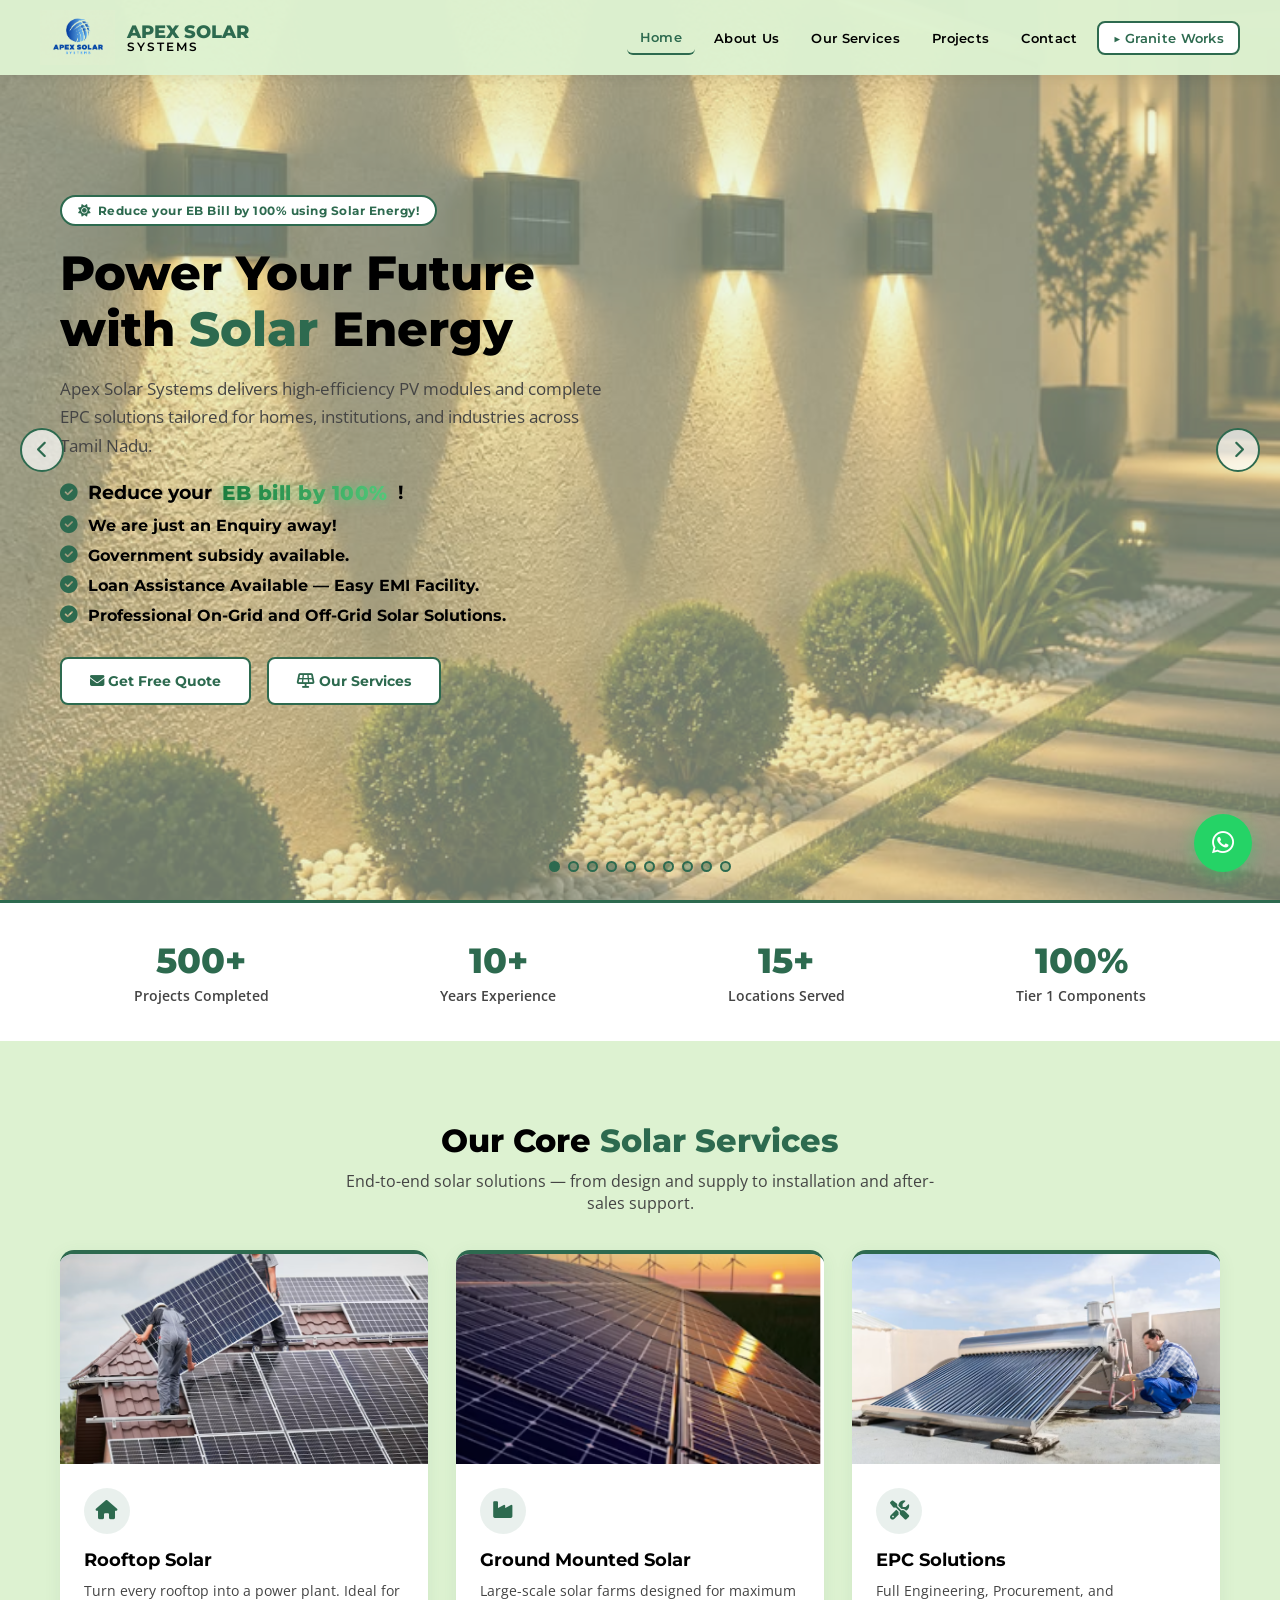
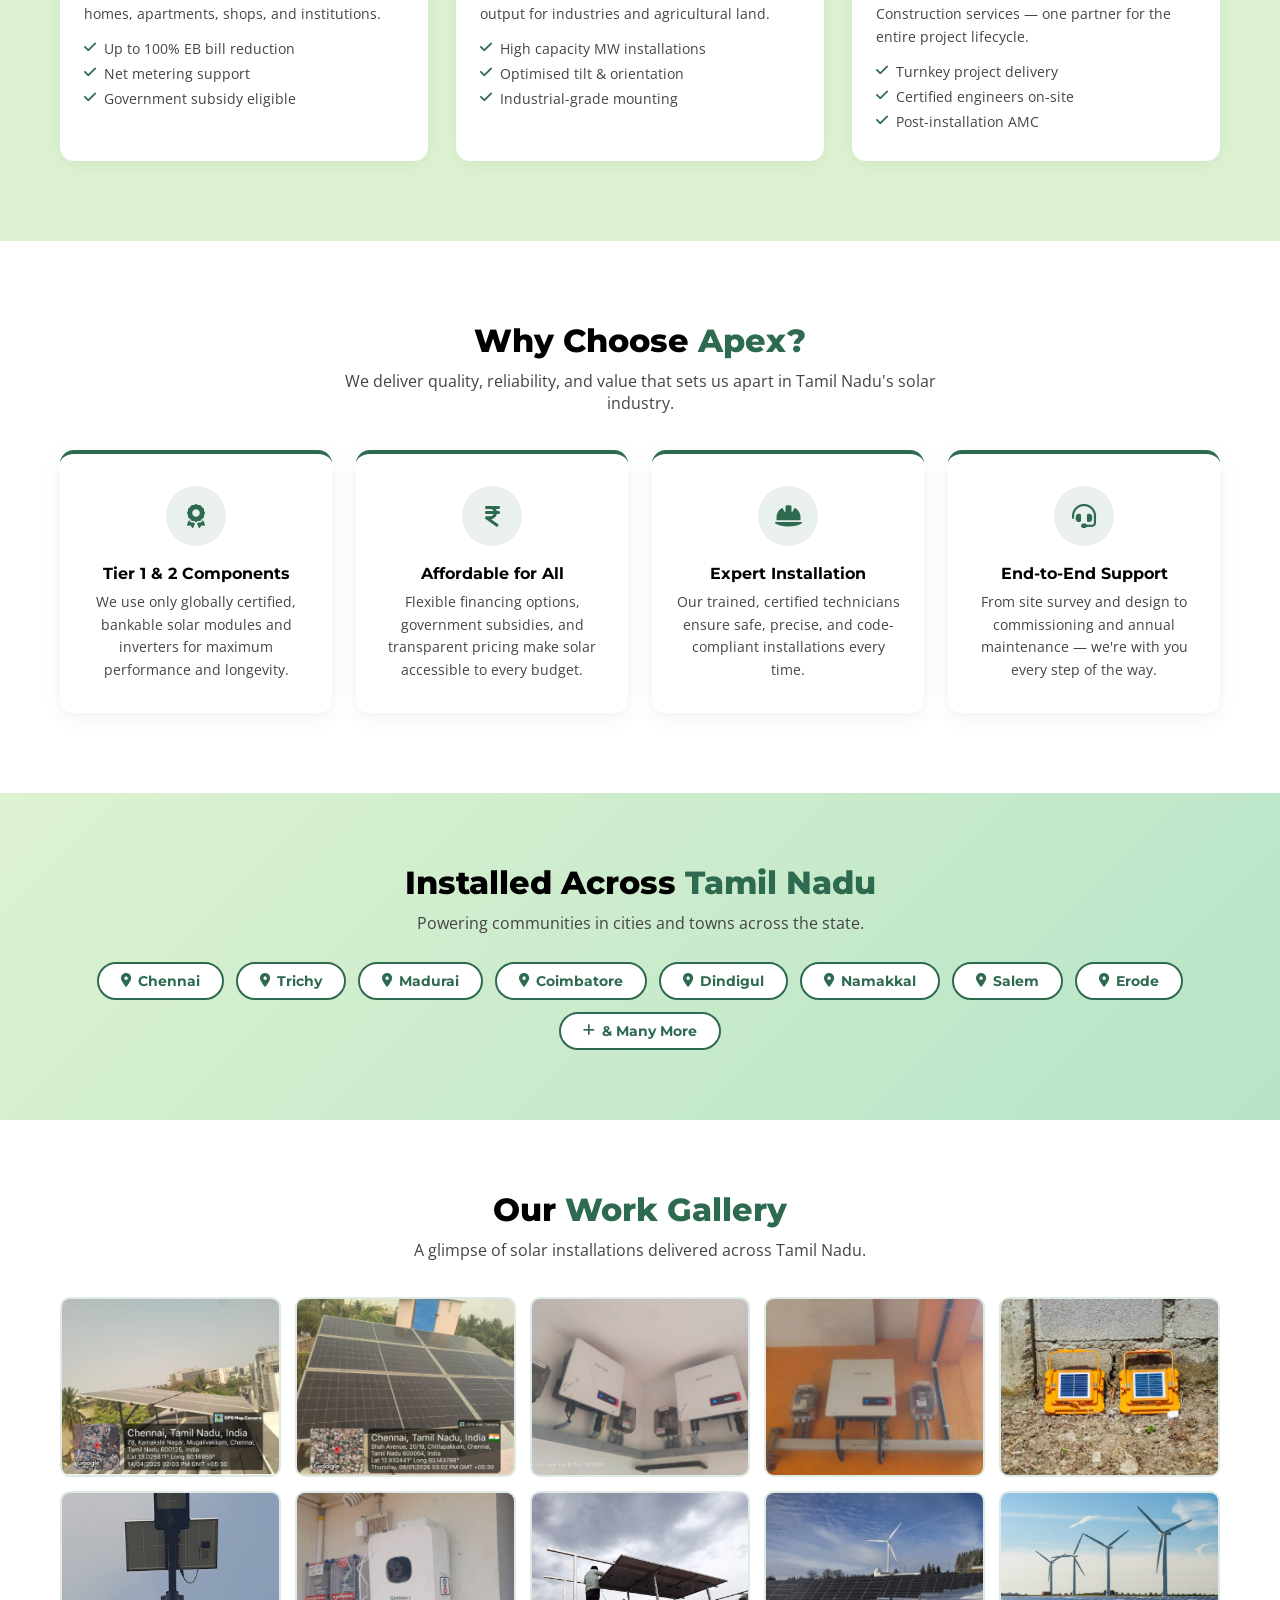
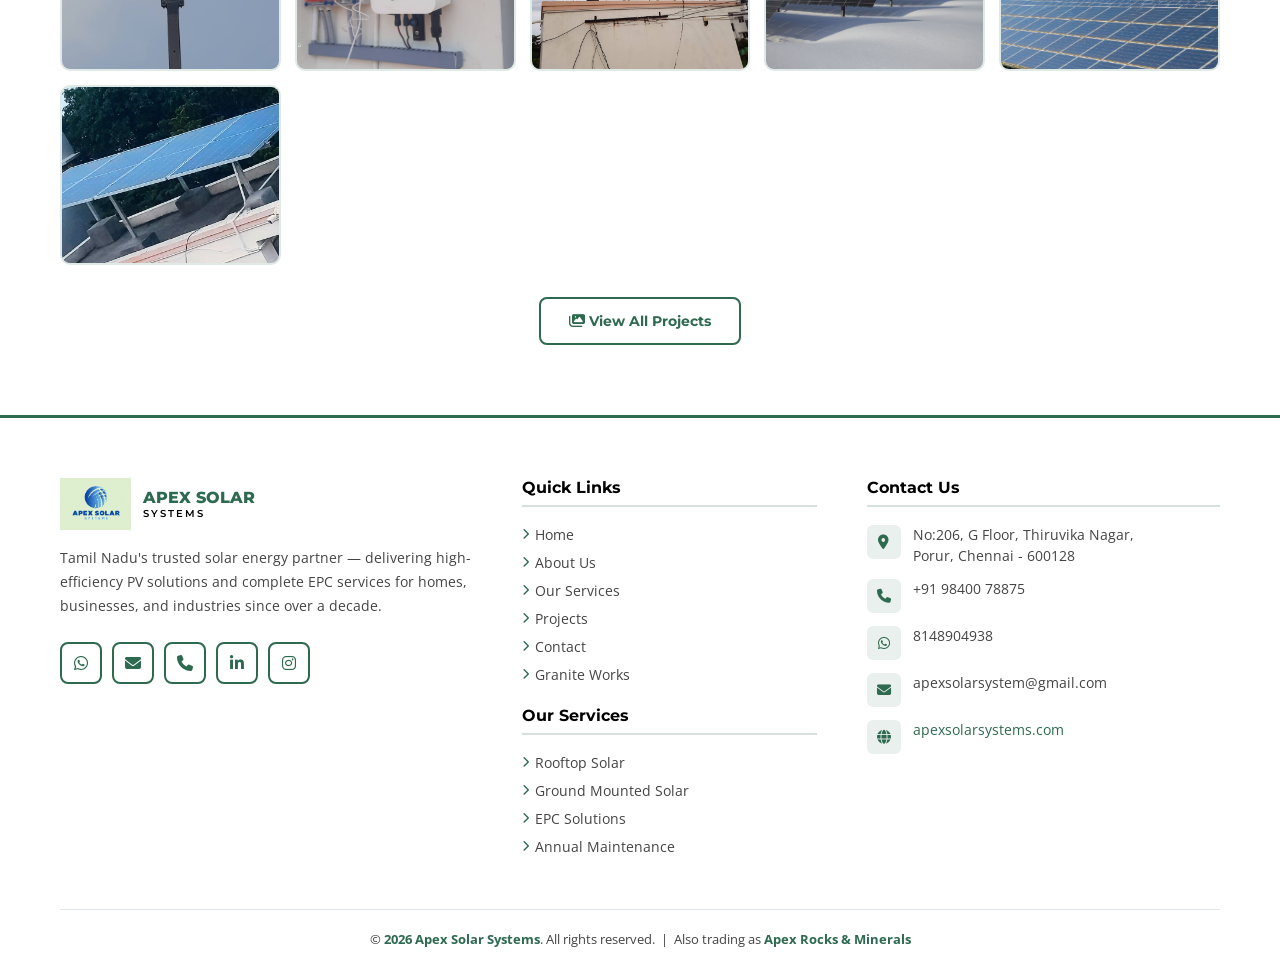
==== commit 4f22abab: "changed pics" ====
--- a/index.html
+++ b/index.html
@@ -3,509 +3,30 @@
 <head>
   <meta charset="UTF-8" />
   <meta name="viewport" content="width=device-width, initial-scale=1.0" />
-  <title>Apex Solar Systems | Tamil Nadu's Trusted Solar Partner</title>
+  <title>Apex Solar Systems | Reduce your EB Bill by 100% using Solar Energy!</title>
   <link rel="preconnect" href="https://fonts.googleapis.com" />
   <link rel="preconnect" href="https://fonts.gstatic.com" crossorigin />
   <link href="https://fonts.googleapis.com/css2?family=Montserrat:wght@400;600;700;800&family=Open+Sans:wght@400;500;600&display=swap" rel="stylesheet" />
   <link rel="stylesheet" href="https://cdnjs.cloudflare.com/ajax/libs/font-awesome/6.4.0/css/all.min.css" />
-
-  <style>
-    :root {
-      --bg: #DDF2D1;
-      --green: #2D6A4F;
-      --black: #000000;
-      --white: #FFFFFF;
-      --nav-bg: rgba(221,242,209,0.97);
-      --card-border: #2D6A4F;
-      --gray: #444444;
-      --light-green-grad: linear-gradient(135deg, #DDF2D1 0%, #b7e4c7 100%);
-    }
-    *, *::before, *::after { box-sizing: border-box; margin: 0; padding: 0; }
-    html { scroll-behavior: smooth; }
-    body {
-      background: var(--bg);
-      color: var(--black);
-      font-family: 'Open Sans', sans-serif;
-      min-height: 100vh;
-    }
-    h1,h2,h3,h4,h5,h6 { font-family: 'Montserrat', sans-serif; color: var(--black); }
-    a { text-decoration: none; color: inherit; }
-    img { max-width: 100%; display: block; }
-
-    /* ── NAVBAR ── */
-    #navbar {
-      position: fixed; top: 0; left: 0; width: 100%; z-index: 1000;
-      background: var(--nav-bg); height: 75px;
-      display: flex; align-items: center; justify-content: space-between;
-      padding: 0 40px;
-      box-shadow: 0 2px 12px rgba(0,0,0,0.08);
-      transition: background 0.3s;
-    }
-    #navbar.scrolled { background: rgba(221,242,209,0.99); box-shadow: 0 4px 20px rgba(0,0,0,0.12); }
-    .nav-brand { display: flex; align-items: center; gap: 12px; cursor: pointer; }
-    .nav-brand img { height: 55px; width: auto; }
-    .brand-text { display: flex; flex-direction: column; line-height: 1.1; }
-    .brand-text .apex { font-family:'Montserrat',sans-serif; font-weight:800; font-size:1.1rem; color:var(--green); }
-    .brand-text .systems { font-family:'Montserrat',sans-serif; font-weight:600; font-size:0.72rem; color:var(--black); letter-spacing:2px; }
-    .nav-links { display: flex; align-items: center; gap: 6px; list-style: none; }
-    .nav-links li a, .nav-links li button {
-      font-family:'Montserrat',sans-serif; font-weight:600; font-size:0.82rem;
-      color: var(--black); background: none; border: none; cursor: pointer;
-      padding: 8px 13px; border-radius: 6px; transition: color 0.2s, background 0.2s;
-      letter-spacing: 0.3px;
-    }
-    .nav-links li a:hover, .nav-links li button:hover { color: var(--green); background: rgba(45,106,79,0.08); }
-    .nav-links li a.active { color: var(--green); border-bottom: 2px solid var(--green); }
-    .nav-links .granite-btn {
-      background: var(--white) !important; border: 2px solid var(--green) !important;
-      color: var(--green) !important; border-radius: 8px; padding: 7px 14px;
-    }
-    .nav-links .granite-btn:hover { background: var(--green) !important; color: var(--white) !important; }
-    .hamburger { display: none; flex-direction: column; gap: 5px; cursor: pointer; padding: 6px; }
-    .hamburger span { width: 26px; height: 3px; background: var(--black); border-radius: 2px; transition: 0.3s; }
-    .mobile-menu {
-      display: none; flex-direction: column; background: var(--nav-bg);
-      padding: 16px 24px; border-top: 1px solid rgba(45,106,79,0.15);
-    }
-    .mobile-menu.open { display: flex; }
-    .mobile-menu a, .mobile-menu button {
-      font-family:'Montserrat',sans-serif; font-weight:600; font-size:0.9rem;
-      color: var(--black); background: none; border: none; cursor: pointer;
-      padding: 11px 0; border-bottom: 1px solid rgba(45,106,79,0.1); text-align: left;
-    }
-    .mobile-menu a.active { color: var(--green); }
-    .mobile-menu .mob-granite { color: var(--green) !important; }
-
-    /* ── PAGE WRAPPER ── */
-    .page { display: none; padding-top: 75px; }
-    .page.active { display: block; }
-
-    /* ── BUTTONS ── */
-    .btn-primary {
-      background: var(--white); color: var(--green);
-      border: 2px solid var(--green); border-radius: 8px;
-      padding: 13px 28px; font-family:'Montserrat',sans-serif;
-      font-weight:700; font-size:0.9rem; cursor: pointer;
-      transition: background 0.2s, color 0.2s; display: inline-block;
-    }
-    .btn-primary:hover { background: var(--green); color: var(--white); }
-    .btn-green {
-      background: var(--green); color: var(--white); border: 2px solid var(--green);
-      border-radius: 8px; padding: 13px 28px; font-family:'Montserrat',sans-serif;
-      font-weight:700; font-size:0.9rem; cursor: pointer;
-      transition: background 0.2s, color 0.2s; display: inline-block;
-    }
-    .btn-green:hover { background: var(--white); color: var(--green); }
-
-    /* ── SECTION TITLES ── */
-    .section-title { font-size:2rem; font-weight:800; color:var(--black); margin-bottom:10px; }
-    .section-title span { color: var(--green); }
-    .section-sub { color: var(--gray); font-size:1rem; margin-bottom:36px; max-width:600px; }
-    .section-center { text-align:center; }
-    .section-center .section-sub { margin-left:auto; margin-right:auto; }
-
-    /* ── HERO SLIDESHOW ── */
-    #hero {
-      position: relative; width:100%; height:100vh; min-height:560px;
-      overflow: hidden; display:flex; align-items:center;
-    }
-    .slideshow-bg { position:absolute; inset:0; z-index:0; }
-    .slide {
-      position:absolute; inset:0; background-size:cover; background-position:center;
-      opacity:0; transition: opacity 0.9s ease-in-out;
-    }
-    .slide.active { opacity:1; }
-    .hero-overlay {
-      position:absolute; inset:0; background:rgba(221,242,209,0.5); z-index:1;
-    }
-    .hero-content {
-      position:relative; z-index:2; max-width:680px;
-      padding: 0 60px; color: var(--black);
-    }
-    .hero-badge {
-      display:inline-block; background:var(--white); color:var(--green);
-      border:2px solid var(--green); border-radius:20px;
-      padding:6px 16px; font-family:'Montserrat',sans-serif;
-      font-weight:700; font-size:0.78rem; margin-bottom:20px; letter-spacing:0.5px;
-    }
-    .hero-content h1 {
-      font-size:3rem; font-weight:800; line-height:1.15; margin-bottom:18px; color:var(--black);
-    }
-    .hero-content h1 span { color:var(--green); }
-    .hero-content p { font-size:1.05rem; color:var(--gray); margin-bottom:20px; line-height:1.7; }
-    .hero-catchlines { margin-bottom:32px; }
-    .hero-catchlines .line {
-      display:flex; align-items:center; gap:10px;
-      font-family:'Montserrat',sans-serif; font-weight:700;
-      font-size:1.02rem; color:var(--black); margin-bottom:10px;
-    }
-    .hero-catchlines .line i { color:var(--green); font-size:1.1rem; }
-    .hero-buttons { display:flex; gap:16px; flex-wrap:wrap; }
-
-    /* ── EB BILL GLOW ── */
-    .eb-glow {
-      font-size: 1.22rem;
-      font-weight: 800;
-      color: #fff;
-      background: linear-gradient(90deg, #1b7c3e 0%, #52c97a 50%, #1b7c3e 100%);
-      background-size: 200% auto;
-      -webkit-background-clip: text;
-      -webkit-text-fill-color: transparent;
-      background-clip: text;
-      animation: ebShine 2.2s linear infinite, ebPulse 1.8s ease-in-out infinite;
-      display: inline-block;
-      filter: drop-shadow(0 0 6px rgba(82,201,122,0.7));
-      letter-spacing: 0.5px;
-    }
-    @keyframes ebShine {
-      0%   { background-position: 0% center; }
-      100% { background-position: 200% center; }
-    }
-    @keyframes ebPulse {
-      0%, 100% { filter: drop-shadow(0 0 4px rgba(82,201,122,0.55)); }
-      50%       { filter: drop-shadow(0 0 14px rgba(82,201,122,1)) drop-shadow(0 0 28px rgba(45,106,79,0.6)); }
-    }
-    .line-eb {
-      font-size: 1.18rem !important;
-    }
-
-    /* Slideshow controls */
-    .slide-dots { position:absolute; bottom:28px; left:50%; transform:translateX(-50%); z-index:3; display:flex; gap:8px; }
-    .dot {
-      width:11px; height:11px; border-radius:50%;
-      background:rgba(45,106,79,0.35); border:2px solid var(--green);
-      cursor:pointer; transition:background 0.3s;
-    }
-    .dot.active { background:var(--green); }
-    .slide-arrow {
-      position:absolute; top:50%; transform:translateY(-50%);
-      z-index:3; background:rgba(255,255,255,0.7); border:2px solid var(--green);
-      color:var(--green); width:44px; height:44px; border-radius:50%;
-      display:flex; align-items:center; justify-content:center;
-      cursor:pointer; font-size:1.1rem; transition:background 0.2s;
-    }
-    .slide-arrow:hover { background:var(--green); color:var(--white); }
-    .slide-arrow.prev { left:20px; }
-    .slide-arrow.next { right:20px; }
-
-    /* ── STATS BAR ── */
-    .stats-bar {
-      background:var(--white); padding:36px 60px;
-      display:flex; justify-content:space-around; align-items:center;
-      flex-wrap:wrap; gap:24px; border-top:3px solid var(--green);
-    }
-    .stat-item { text-align:center; }
-    .stat-item .num {
-      font-family:'Montserrat',sans-serif; font-weight:800;
-      font-size:2.2rem; color:var(--green);
-    }
-    .stat-item .lbl { font-size:0.88rem; color:var(--gray); font-weight:600; margin-top:4px; }
-
-    /* ── SERVICES CARDS ── */
-    .services-section { padding:80px 60px; background:var(--bg); }
-    .cards-grid { display:grid; grid-template-columns:repeat(auto-fit,minmax(290px,1fr)); gap:28px; margin-top:16px; }
-    .service-card {
-      background:var(--white); border-radius:14px; overflow:hidden;
-      border-top:4px solid var(--green);
-      box-shadow:0 4px 18px rgba(45,106,79,0.08);
-      transition:transform 0.25s, box-shadow 0.25s;
-    }
-    .service-card:hover { transform:translateY(-6px); box-shadow:0 10px 32px rgba(45,106,79,0.16); }
-    .service-card img { width:100%; height:210px; object-fit:cover; }
-    .service-card-body { padding:24px; }
-    .service-card-body .icon-wrap {
-      width:46px; height:46px; background:rgba(45,106,79,0.1);
-      border-radius:50%; display:flex; align-items:center; justify-content:center;
-      margin-bottom:14px;
-    }
-    .service-card-body .icon-wrap i { color:var(--green); font-size:1.2rem; }
-    .service-card-body h3 { font-size:1.15rem; margin-bottom:8px; color:var(--black); }
-    .service-card-body p { font-size:0.9rem; color:var(--gray); line-height:1.6; margin-bottom:14px; }
-    .benefit-list { list-style:none; padding:0; }
-    .benefit-list li { font-size:0.86rem; color:var(--gray); margin-bottom:6px; display:flex; gap:8px; align-items:flex-start; }
-    .benefit-list li i { color:var(--green); margin-top:2px; flex-shrink:0; }
-    /* ── WHY CHOOSE ── */
-    .why-section { padding:80px 60px; background:var(--white); }
-    .why-grid { display:grid; grid-template-columns:repeat(auto-fit,minmax(220px,1fr)); gap:24px; margin-top:16px; }
-    .why-card {
-      background:var(--white); border-radius:14px; padding:32px 24px;
-      border-top:4px solid var(--green);
-      box-shadow:0 4px 18px rgba(45,106,79,0.08); text-align:center;
-      transition:transform 0.25s;
-    }
-    .why-card:hover { transform:translateY(-5px); }
-    .why-icon {
-      width:60px; height:60px; background:rgba(45,106,79,0.1); border-radius:50%;
-      display:flex; align-items:center; justify-content:center;
-      margin:0 auto 18px; font-size:1.5rem; color:var(--green);
-    }
-    .why-card h3 { font-size:1rem; margin-bottom:8px; }
-    .why-card p { font-size:0.88rem; color:var(--gray); line-height:1.6; }
-
-    /* ── LOCATIONS ── */
-    .locations-section {
-      padding:70px 60px; background: var(--light-green-grad); text-align:center;
-    }
-    .location-chips { display:flex; flex-wrap:wrap; gap:12px; justify-content:center; margin-top:28px; }
-    .chip {
-      background:var(--white); border:2px solid var(--green); color:var(--green);
-      border-radius:24px; padding:8px 22px; font-family:'Montserrat',sans-serif;
-      font-weight:700; font-size:0.88rem; display:flex; align-items:center; gap:7px;
-    }
-    .chip i { font-size:0.85rem; }
-
-    /* ── PHOTO STRIP ── */
-    .photo-strip { padding:70px 60px; background:var(--white); }
-    .photo-grid {
-      display:grid;
-      grid-template-columns:repeat(auto-fill,minmax(200px,1fr));
-      gap:14px; margin-bottom:32px;
-    }
-    .photo-grid img {
-      width:100%; height:180px; object-fit:cover; border-radius:10px;
-      border:2px solid rgba(45,106,79,0.15);
-      transition:transform 0.25s, box-shadow 0.25s;
-    }
-    .photo-grid img:hover { transform:scale(1.04); box-shadow:0 8px 24px rgba(45,106,79,0.18); }
-
-    /* ── PAGE BANNER ── */
-    .page-banner {
-      background:var(--white); border-bottom:3px solid var(--green);
-      padding:52px 60px 40px; text-align:center;
-    }
-    .page-banner h1 { font-size:2.4rem; font-weight:800; }
-    .page-banner h1 span { color:var(--green); }
-    .page-banner p { color:var(--gray); margin-top:10px; font-size:1rem; }
-
-    /* ── ABOUT PAGE ── */
-    .about-grid {
-      display:grid; grid-template-columns:1fr 1fr; gap:60px;
-      padding:70px 60px; align-items:start;
-    }
-    .about-img-wrap { position:relative; }
-    .about-img-wrap .main-img { border-radius:14px; width:100%; height:380px; object-fit:cover; border:3px solid var(--green); }
-    .about-img-wrap .accent-img {
-      position:absolute; bottom:-22px; right:-22px;
-      width:160px; height:130px; object-fit:cover;
-      border-radius:10px; border:3px solid var(--white);
-      box-shadow:0 4px 14px rgba(0,0,0,0.15);
-    }
-    .about-text h2 { font-size:1.9rem; margin-bottom:18px; }
-    .about-text p { color:var(--gray); line-height:1.8; margin-bottom:16px; font-size:0.97rem; }
-    .feature-chips { display:flex; flex-wrap:wrap; gap:10px; margin-top:22px; }
-    .feature-chip {
-      background:var(--white); border-left:4px solid var(--green);
-      border-radius:0 8px 8px 0; padding:8px 16px;
-      font-family:'Montserrat',sans-serif; font-weight:600;
-      font-size:0.82rem; color:var(--black);
-      box-shadow:0 2px 8px rgba(45,106,79,0.08);
-    }
-    .mvp-grid { display:grid; grid-template-columns:repeat(auto-fit,minmax(220px,1fr)); gap:22px; padding:0 60px 70px; }
-    .mvp-card {
-      background:var(--white); border-radius:14px; padding:28px 22px;
-      border-top:4px solid var(--green); box-shadow:0 4px 16px rgba(45,106,79,0.08);
-    }
-    .mvp-card h3 { font-size:1rem; margin-bottom:8px; color:var(--green); }
-    .mvp-card p { font-size:0.88rem; color:var(--gray); line-height:1.6; }
-    /* ── SERVICES PAGE ── */
-    .service-section-row {
-      display:grid; grid-template-columns:1fr 1fr; gap:60px;
-      padding:60px 60px 0; align-items:center;
-    }
-    .service-section-row.reverse { direction:rtl; }
-    .service-section-row.reverse > * { direction:ltr; }
-    .service-section-row img { width:100%; height:340px; object-fit:cover; border-radius:14px; border:3px solid var(--green); }
-    .service-section-text h2 { font-size:1.7rem; margin-bottom:14px; }
-    .service-section-text p { color:var(--gray); line-height:1.8; margin-bottom:18px; font-size:0.95rem; }
-    .apex-diff { padding:60px; background:var(--bg); }
-    .diff-grid { display:grid; grid-template-columns:repeat(auto-fit,minmax(220px,1fr)); gap:22px; margin-top:24px; }
-    .diff-card {
-      background:var(--white); border-radius:14px; padding:28px 22px;
-      border-top:4px solid var(--green); box-shadow:0 4px 16px rgba(45,106,79,0.08);
-      text-align:center;
-    }
-    .diff-card i { font-size:2rem; color:var(--green); margin-bottom:14px; }
-    .diff-card h3 { font-size:1rem; margin-bottom:8px; }
-    .diff-card p { font-size:0.88rem; color:var(--gray); line-height:1.6; }
-
-    /* ── PROJECTS PAGE ── */
-    .projects-grid {
-      display:grid; grid-template-columns:repeat(auto-fill,minmax(260px,1fr));
-      gap:18px; padding:50px 60px;
-    }
-    .proj-card { position:relative; border-radius:12px; overflow:hidden; cursor:pointer; border:2px solid rgba(45,106,79,0.2); }
-    .proj-card img { width:100%; height:220px; object-fit:cover; transition:transform 0.35s; display:block; }
-    .proj-card:hover img { transform:scale(1.07); }
-    .proj-overlay {
-      position:absolute; inset:0; background:linear-gradient(to top,rgba(0,0,0,0.65) 0%,transparent 60%);
-      display:flex; flex-direction:column; justify-content:flex-end; padding:16px;
-      opacity:0; transition:opacity 0.3s;
-    }
-    .proj-card:hover .proj-overlay { opacity:1; }
-    .proj-overlay h4 { color:#fff; font-size:0.95rem; margin-bottom:6px; }
-    .loc-badge {
-      display:inline-flex; align-items:center; gap:5px;
-      background:var(--green); color:#fff; border-radius:12px;
-      padding:3px 10px; font-size:0.75rem; font-family:'Montserrat',sans-serif; font-weight:600;
-    }
-    .proj-locations { padding:0 60px 60px; }
-
-    /* ── CONTACT PAGE ── */
-    .contact-grid {
-      display:grid; grid-template-columns:1fr 1.4fr; gap:40px;
-      padding:60px 60px;
-    }
-    .contact-info-card {
-      background:var(--white); border-radius:14px; padding:36px 30px;
-      border-top:4px solid var(--green); box-shadow:0 4px 18px rgba(45,106,79,0.08);
-    }
-    .contact-info-card h3 { font-size:1.3rem; margin-bottom:22px; }
-    .info-row { display:flex; gap:14px; margin-bottom:18px; align-items:flex-start; }
-    .info-row .icon-box {
-      width:40px; height:40px; background:rgba(45,106,79,0.1);
-      border-radius:8px; display:flex; align-items:center; justify-content:center;
-      flex-shrink:0;
-    }
-    .info-row .icon-box i { color:var(--green); }
-    .info-row .info-text .lbl { font-weight:700; font-size:0.82rem; color:var(--green); margin-bottom:2px; }
-    .info-row .info-text .val { font-size:0.9rem; color:var(--gray); }
-    .social-icons { display:flex; gap:10px; margin-top:24px; flex-wrap:wrap; }
-    .soc-btn {
-      position:relative; width:42px; height:42px;
-      background:var(--white); border:2px solid var(--green);
-      border-radius:8px; display:flex; align-items:center; justify-content:center;
-      color:var(--green); font-size:1rem; cursor:pointer; transition:background 0.2s, color 0.2s;
-      text-decoration:none;
-    }
-    .soc-btn:hover { background:var(--green); color:var(--white); }
-    .soc-tooltip {
-      position:absolute; bottom:calc(100% + 8px); left:50%; transform:translateX(-50%);
-      background:var(--black); color:var(--white); border-radius:6px;
-      padding:6px 11px; font-size:0.75rem; white-space:nowrap;
-      pointer-events:none; opacity:0; transition:opacity 0.2s; z-index:99;
-    }
-    .soc-tooltip strong { display:block; }
-    .soc-btn:hover .soc-tooltip { opacity:1; }
-    /* ── CONTACT FORM ── */
-    .contact-form-card {
-      background:var(--white); border-radius:14px; padding:36px 30px;
-      border-top:4px solid var(--green); box-shadow:0 4px 18px rgba(45,106,79,0.08);
-    }
-    .contact-form-card h3 { font-size:1.3rem; margin-bottom:22px; }
-    .form-row { display:grid; grid-template-columns:1fr 1fr; gap:16px; }
-    .form-group { display:flex; flex-direction:column; margin-bottom:16px; }
-    .form-group label { font-weight:600; font-size:0.82rem; margin-bottom:5px; color:var(--black); }
-    .form-group input, .form-group select, .form-group textarea {
-      padding:11px 14px; border:2px solid rgba(45,106,79,0.25); border-radius:8px;
-      font-family:'Open Sans',sans-serif; font-size:0.9rem; color:var(--black);
-      background:var(--white); outline:none; transition:border-color 0.2s;
-    }
-    .form-group input:focus, .form-group select:focus, .form-group textarea:focus {
-      border-color:var(--green);
-    }
-    .form-group textarea { resize:vertical; min-height:100px; }
-    .map-wrap { margin-top:36px; border-radius:14px; overflow:hidden; border:2px solid rgba(45,106,79,0.2); }
-    .map-wrap iframe { width:100%; height:300px; border:none; display:block; }
-
-    /* ── FOOTER ── */
-    footer {
-      background:var(--white); border-top:3px solid var(--green);
-      padding:60px 60px 30px; margin-top:0;
-    }
-    .footer-grid { display:grid; grid-template-columns:1.4fr 1fr 1.2fr; gap:50px; }
-    .footer-col h4 {
-      font-family:'Montserrat',sans-serif; font-weight:700;
-      font-size:1rem; color:var(--black); margin-bottom:18px;
-      padding-bottom:8px; border-bottom:2px solid rgba(45,106,79,0.2);
-    }
-    .footer-col p { font-size:0.88rem; color:var(--gray); line-height:1.7; margin-bottom:18px; }
-    .footer-col ul { list-style:none; }
-    .footer-col ul li { margin-bottom:9px; }
-    .footer-col ul li a {
-      font-size:0.88rem; color:var(--gray); transition:color 0.2s;
-      display:flex; align-items:center; gap:6px;
-    }
-    .footer-col ul li a:hover { color:var(--green); }
-    .footer-contact-row { display:flex; gap:12px; margin-bottom:13px; align-items:flex-start; }
-    .footer-icon-box {
-      width:34px; height:34px; background:rgba(45,106,79,0.1);
-      border-radius:6px; display:flex; align-items:center; justify-content:center;
-      flex-shrink:0;
-    }
-    .footer-icon-box i { color:var(--green); font-size:0.88rem; }
-    .footer-contact-row .txt { font-size:0.85rem; color:var(--gray); line-height:1.5; }
-    .footer-bottom {
-      border-top:1px solid rgba(45,106,79,0.15); margin-top:44px;
-      padding-top:20px; text-align:center;
-      font-size:0.82rem; color:var(--gray);
-    }
-    .footer-bottom span { color:var(--green); font-weight:700; }
-
-    /* ── FLOATING WA BUTTON ── */
-    .wa-float {
-      position:fixed; bottom:28px; right:28px; z-index:9999;
-      width:58px; height:58px; background:#25D366; border-radius:50%;
-      display:flex; align-items:center; justify-content:center;
-      color:#fff; font-size:1.6rem;
-      box-shadow:0 4px 18px rgba(37,211,102,0.45);
-      animation: waPulse 2s infinite;
-      text-decoration:none;
-    }
-    .wa-float:hover { background:#1da851; transform:scale(1.08); }
-    @keyframes waPulse {
-      0%,100% { box-shadow:0 0 0 0 rgba(37,211,102,0.45); }
-      50% { box-shadow:0 0 0 14px rgba(37,211,102,0); }
-    }
-    /* ── RESPONSIVE ── */
-    @media (max-width: 900px) {
-      .nav-links { display:none; }
-      .hamburger { display:flex; }
-      .hero-content { padding:0 30px; }
-      .hero-content h1 { font-size:2.1rem; }
-      .about-grid { grid-template-columns:1fr; padding:40px 28px; }
-      .about-img-wrap .accent-img { bottom:-14px; right:-10px; width:110px; height:85px; }
-      .service-section-row { grid-template-columns:1fr; padding:40px 28px 0; }
-      .service-section-row.reverse { direction:ltr; }
-      .contact-grid { grid-template-columns:1fr; padding:40px 28px; }
-      .footer-grid { grid-template-columns:1fr; gap:30px; }
-      .stats-bar { padding:28px 20px; }
-      .services-section, .why-section, .locations-section, .photo-strip { padding:50px 28px; }
-      .page-banner { padding:40px 28px 30px; }
-      .page-banner h1 { font-size:1.8rem; }
-      .projects-grid { padding:30px 20px; grid-template-columns:repeat(auto-fill,minmax(200px,1fr)); }
-      .proj-locations { padding:0 20px 40px; }
-      .mvp-grid { padding:0 28px 50px; }
-      .apex-diff { padding:40px 28px; }
-      footer { padding:40px 28px 24px; }
-    }
-    @media (max-width: 540px) {
-      .hero-content h1 { font-size:1.6rem; }
-      .form-row { grid-template-columns:1fr; }
-      .cards-grid { grid-template-columns:1fr; }
-      .why-grid { grid-template-columns:1fr; }
-      .stat-item .num { font-size:1.6rem; }
-      #navbar { padding:0 18px; }
-      .hero-buttons { flex-direction:column; gap:10px; }
-    }
-  </style>
+  <link rel="stylesheet" href="style.css" />
 </head>
 <body>
 
-<!-- ═══════════════════════════ NAVBAR ═══════════════════════════ -->
+<!-- NAVBAR -->
 <nav id="navbar">
-  <div class="nav-brand" onclick="showPage('home')">
+  <a href="index.html" class="nav-brand">
     <img src="LOGO.PNG" alt="Apex Solar Logo" />
     <div class="brand-text">
       <span class="apex">APEX SOLAR</span>
       <span class="systems">SYSTEMS</span>
     </div>
-  </div>
+  </a>
   <ul class="nav-links">
-    <li><a href="#" class="nav-link active" data-page="home" onclick="showPage('home');return false;">Home</a></li>
-    <li><a href="#" class="nav-link" data-page="about" onclick="showPage('about');return false;">About Us</a></li>
-    <li><a href="#" class="nav-link" data-page="services" onclick="showPage('services');return false;">Our Services</a></li>
-    <li><a href="#" class="nav-link" data-page="projects" onclick="showPage('projects');return false;">Projects</a></li>
-    <li><a href="#" class="nav-link" data-page="contact" onclick="showPage('contact');return false;">Contact</a></li>
+    <li><a href="index.html" class="active">Home</a></li>
+    <li><a href="about.html">About Us</a></li>
+    <li><a href="services.html">Our Services</a></li>
+    <li><a href="projects.html">Projects</a></li>
+    <li><a href="contact.html">Contact</a></li>
     <li><a href="https://apexrocks.in/" target="_blank" rel="noopener" class="granite-btn">&#9654; Granite Works</a></li>
   </ul>
   <div class="hamburger" onclick="toggleNav()" aria-label="Menu" role="button" tabindex="0">
@@ -513,590 +34,182 @@
   </div>
 </nav>
 <div class="mobile-menu" id="mobileMenu">
-  <a href="#" class="mob-link active" data-page="home" onclick="showPage('home');toggleNav();return false;">Home</a>
-  <a href="#" class="mob-link" data-page="about" onclick="showPage('about');toggleNav();return false;">About Us</a>
-  <a href="#" class="mob-link" data-page="services" onclick="showPage('services');toggleNav();return false;">Our Services</a>
-  <a href="#" class="mob-link" data-page="projects" onclick="showPage('projects');toggleNav();return false;">Projects</a>
-  <a href="#" class="mob-link" data-page="contact" onclick="showPage('contact');toggleNav();return false;">Contact</a>
+  <a href="index.html" class="active">Home</a>
+  <a href="about.html">About Us</a>
+  <a href="services.html">Our Services</a>
+  <a href="projects.html">Projects</a>
+  <a href="contact.html">Contact</a>
   <a href="https://apexrocks.in/" target="_blank" rel="noopener" class="mob-granite">&#9654; Granite Works</a>
 </div>
 
-<!-- ═══════════════════════════ HOME PAGE ═══════════════════════════ -->
-<div id="page-home" class="page active">
-
-  <!-- HERO -->
-  <section id="hero">
-    <div class="slideshow-bg" id="slideshowBg">
-      <div class="slide active" style="background-image:url('slide1.jpg')"></div>
-      <div class="slide" style="background-image:url('slide2.jpg')"></div>
-      <div class="slide" style="background-image:url('slide3.jpg')"></div>
-      <div class="slide" style="background-image:url('slide4.jpg')"></div>
-      <div class="slide" style="background-image:url('slide5.jpg')"></div>
-      <div class="slide" style="background-image:url('slide6.jpg')"></div>
-      <div class="slide" style="background-image:url('raze-solar-Q8V1EEvnJgk-unsplash.jpg')"></div>
-      <div class="slide" style="background-image:url('american-public-power-association-XGAZzyLzn18-unsplash.jpg')"></div>
-      <div class="slide" style="background-image:url('pexels-ian-panelo-7424248.jpg')"></div>
-      <div class="slide" style="background-image:url('pexels-pixabay-433308.jpg')"></div>
-    </div>
-    <div class="hero-overlay"></div>
-    <div class="hero-content">
-      <span class="hero-badge"><i class="fa-solid fa-sun"></i> &nbsp;Tamil Nadu's Trusted Solar Partner</span>
-      <h1>Power Your Future with <span>Solar</span> Energy</h1>
-      <p>Apex Solar Systems delivers high-efficiency PV modules and complete EPC solutions tailored for homes, institutions, and industries across Tamil Nadu.</p>
-      <div class="hero-catchlines">
-        <div class="line line-eb"><i class="fa-solid fa-circle-check"></i> Reduce your <span class="eb-glow">EB bill by 100%</span>!</div>
-        <div class="line"><i class="fa-solid fa-circle-check"></i> We are just an Enquiry away!</div>
-        <div class="line"><i class="fa-solid fa-circle-check"></i> Government subsidy available.</div>
-        <div class="line"><i class="fa-solid fa-circle-check"></i> Loan Assistance Available — Easy EMI Facility.</div>
-        <div class="line"><i class="fa-solid fa-circle-check"></i> Professional On-Grid and Off-Grid Solar Solutions.</div>
-      </div>
-      <div class="hero-buttons">
-        <button class="btn-primary" onclick="showPage('contact')"><i class="fa-solid fa-envelope"></i> Get Free Quote</button>
-        <button class="btn-primary" onclick="showPage('services')"><i class="fa-solid fa-solar-panel"></i> Our Services</button>
-      </div>
-    </div>
-    <div class="slide-arrow prev" onclick="changeSlide(-1)" aria-label="Previous slide"><i class="fa-solid fa-chevron-left"></i></div>
-    <div class="slide-arrow next" onclick="changeSlide(1)" aria-label="Next slide"><i class="fa-solid fa-chevron-right"></i></div>
-    <div class="slide-dots" id="slideDots"></div>
-  </section>
-
-  <!-- STATS BAR -->
-  <section class="stats-bar">
-    <div class="stat-item"><div class="num">500+</div><div class="lbl">Projects Completed</div></div>
-    <div class="stat-item"><div class="num">10+</div><div class="lbl">Years Experience</div></div>
-    <div class="stat-item"><div class="num">15+</div><div class="lbl">Locations Served</div></div>
-    <div class="stat-item"><div class="num">100%</div><div class="lbl">Tier 1 Components</div></div>
-  </section>
-
-  <!-- CORE SERVICES -->
-  <section class="services-section">
-    <div class="section-center">
-      <h2 class="section-title">Our Core <span>Solar Services</span></h2>
-      <p class="section-sub">End-to-end solar solutions — from design and supply to installation and after-sales support.</p>
-    </div>
-    <div class="cards-grid">
-      <div class="service-card">
-        <img src="solar_1.PNG" alt="Rooftop Solar Installation" />
-        <div class="service-card-body">
-          <div class="icon-wrap"><i class="fa-solid fa-house"></i></div>
-          <h3>Rooftop Solar</h3>
-          <p>Turn every rooftop into a power plant. Ideal for homes, apartments, shops, and institutions.</p>
-          <ul class="benefit-list">
-            <li><i class="fa-solid fa-check"></i> Up to 100% EB bill reduction</li>
-            <li><i class="fa-solid fa-check"></i> Net metering support</li>
-            <li><i class="fa-solid fa-check"></i> Government subsidy eligible</li>
-          </ul>
-        </div>
-      </div>
-      <div class="service-card">
-        <img src="5.PNG" alt="Ground Mounted Solar" />
-        <div class="service-card-body">
-          <div class="icon-wrap"><i class="fa-solid fa-industry"></i></div>
-          <h3>Ground Mounted Solar</h3>
-          <p>Large-scale solar farms designed for maximum output for industries and agricultural land.</p>
-          <ul class="benefit-list">
-            <li><i class="fa-solid fa-check"></i> High capacity MW installations</li>
-            <li><i class="fa-solid fa-check"></i> Optimised tilt &amp; orientation</li>
-            <li><i class="fa-solid fa-check"></i> Industrial-grade mounting</li>
-          </ul>
-        </div>
-      </div>
-      <div class="service-card">
-        <img src="solar_2.PNG" alt="EPC Solutions" />
-        <div class="service-card-body">
-          <div class="icon-wrap"><i class="fa-solid fa-screwdriver-wrench"></i></div>
-          <h3>EPC Solutions</h3>
-          <p>Full Engineering, Procurement, and Construction services — one partner for the entire project lifecycle.</p>
-          <ul class="benefit-list">
-            <li><i class="fa-solid fa-check"></i> Turnkey project delivery</li>
-            <li><i class="fa-solid fa-check"></i> Certified engineers on-site</li>
-            <li><i class="fa-solid fa-check"></i> Post-installation AMC</li>
-          </ul>
-        </div>
-      </div>
-    </div>
-  </section>
-
-  <!-- WHY CHOOSE APEX -->
-  <section class="why-section">
-    <div class="section-center">
-      <h2 class="section-title">Why Choose <span>Apex?</span></h2>
-      <p class="section-sub">We deliver quality, reliability, and value that sets us apart in Tamil Nadu's solar industry.</p>
-    </div>
-    <div class="why-grid">
-      <div class="why-card">
-        <div class="why-icon"><i class="fa-solid fa-award"></i></div>
-        <h3>Tier 1 &amp; 2 Components</h3>
-        <p>We use only globally certified, bankable solar modules and inverters for maximum performance and longevity.</p>
-      </div>
-      <div class="why-card">
-        <div class="why-icon"><i class="fa-solid fa-indian-rupee-sign"></i></div>
-        <h3>Affordable for All</h3>
-        <p>Flexible financing options, government subsidies, and transparent pricing make solar accessible to every budget.</p>
-      </div>
-      <div class="why-card">
-        <div class="why-icon"><i class="fa-solid fa-helmet-safety"></i></div>
-        <h3>Expert Installation</h3>
-        <p>Our trained, certified technicians ensure safe, precise, and code-compliant installations every time.</p>
-      </div>
-      <div class="why-card">
-        <div class="why-icon"><i class="fa-solid fa-headset"></i></div>
-        <h3>End-to-End Support</h3>
-        <p>From site survey and design to commissioning and annual maintenance — we're with you every step of the way.</p>
-      </div>
-    </div>
-  </section>
-
-  <!-- LOCATIONS -->
-  <section class="locations-section">
-    <h2 class="section-title">Installed Across <span>Tamil Nadu</span></h2>
-    <p style="color:var(--gray);margin-top:10px;">Powering communities in cities and towns across the state.</p>
-    <div class="location-chips">
-      <span class="chip"><i class="fa-solid fa-location-dot"></i> Chennai</span>
-      <span class="chip"><i class="fa-solid fa-location-dot"></i> Trichy</span>
-      <span class="chip"><i class="fa-solid fa-location-dot"></i> Madurai</span>
-      <span class="chip"><i class="fa-solid fa-location-dot"></i> Coimbatore</span>
-      <span class="chip"><i class="fa-solid fa-location-dot"></i> Dindigul</span>
-      <span class="chip"><i class="fa-solid fa-location-dot"></i> Namakkal</span>
-      <span class="chip"><i class="fa-solid fa-location-dot"></i> Salem</span>
-      <span class="chip"><i class="fa-solid fa-location-dot"></i> Erode</span>
-      <span class="chip"><i class="fa-solid fa-plus"></i> &amp; Many More</span>
-    </div>
-  </section>
-
-  <!-- PHOTO STRIP -->
-  <section class="photo-strip">
-    <div class="section-center" style="margin-bottom:30px;">
-      <h2 class="section-title">Our <span>Work Gallery</span></h2>
-      <p class="section-sub">A glimpse of solar installations delivered across Tamil Nadu.</p>
-    </div>
-    <div class="photo-grid">
-      <img src="1.PNG" alt="Solar Project 1" />
-      <img src="2.PNG" alt="Solar Project 2" />
-      <img src="3.PNG" alt="Solar Project 3" />
-      <img src="4.PNG" alt="Solar Project 4" />
-      <img src="WhatsApp Image 2026-07-23 at 2.21.26 PM.jpeg" alt="Solar Installation" />
-      <img src="WhatsApp Image 2026-07-23 at 2.21.27 PM.jpeg" alt="Solar Installation 2" />
-      <img src="WhatsApp Image 2026-07-23 at 2.21.28 PM.jpeg" alt="Solar Installation 3" />
-      <img src="pexels-pixabay-433308.jpg" alt="Solar Panels" />
-    </div>
-    <div style="text-align:center;">
-      <button class="btn-primary" onclick="showPage('projects')"><i class="fa-solid fa-images"></i> View All Projects</button>
-    </div>
-  </section>
-
-</div><!-- end #page-home -->
-
-<!-- ═══════════════════════════ ABOUT PAGE ═══════════════════════════ -->
-<div id="page-about" class="page">
-
-  <div class="page-banner">
-    <h1>About <span>Apex Solar Systems</span></h1>
-    <p>A pioneering force in Tamil Nadu's renewable energy landscape since over a decade.</p>
-  </div>
-
-  <div class="about-grid">
-    <div class="about-img-wrap">
-      <img src="solar_3.PNG" alt="Apex Solar Team" class="main-img" />
-      <img src="3.PNG" alt="Solar Installation Accent" class="accent-img" />
-    </div>
-    <div class="about-text">
-      <h2>Who We <span style="color:var(--green);">Are</span></h2>
-      <p>Apex Solar Systems is a pioneering force in renewable energy, delivering cutting-edge photovoltaic (PV) module solutions and comprehensive EPC (Engineering, Procurement &amp; Construction) services across Tamil Nadu. We also trade as Apex Rocks &amp; Minerals, bringing the same commitment to quality and reliability across industries.</p>
-      <p>Founded on the belief that clean energy should be accessible to all, we serve homeowners, institutions, industries, and agricultural communities. Our team of certified engineers and technicians ensures every installation is safe, efficient, and built to last for 25+ years.</p>
-      <p>From a single rooftop panel to multi-megawatt ground-mounted arrays, Apex Solar Systems is your trusted partner for every stage of the solar journey — from initial consultation and design to final commissioning and ongoing maintenance.</p>
-      <div class="feature-chips">
-        <span class="feature-chip"><i class="fa-solid fa-star" style="color:var(--green);margin-right:6px;"></i>Tier 1 &amp; 2 Components Only</span>
-        <span class="feature-chip"><i class="fa-solid fa-building" style="color:var(--green);margin-right:6px;"></i>Institutions &amp; Residences</span>
-        <span class="feature-chip"><i class="fa-solid fa-gears" style="color:var(--green);margin-right:6px;"></i>Complete EPC Service</span>
-        <span class="feature-chip"><i class="fa-solid fa-tag" style="color:var(--green);margin-right:6px;"></i>Affordable Pricing</span>
-        <span class="feature-chip"><i class="fa-solid fa-map" style="color:var(--green);margin-right:6px;"></i>Pan-Tamil Nadu Coverage</span>
-        <span class="feature-chip"><i class="fa-solid fa-tools" style="color:var(--green);margin-right:6px;"></i>After-Sales Support</span>
-      </div>
-    </div>
-  </div>
-
-  <div class="mvp-grid">
-    <div class="mvp-card">
-      <h3><i class="fa-solid fa-crosshairs"></i> Our Mission</h3>
-      <p>To accelerate Tamil Nadu's transition to clean, affordable solar energy by providing high-quality PV systems and reliable EPC services that deliver measurable value to every customer.</p>
-    </div>
-    <div class="mvp-card">
-      <h3><i class="fa-solid fa-eye"></i> Our Vision</h3>
-      <p>To be the most trusted solar energy partner in South India — known for our integrity, technical excellence, and unwavering commitment to customer satisfaction.</p>
-    </div>
-    <div class="mvp-card">
-      <h3><i class="fa-solid fa-handshake"></i> Our Promise</h3>
-      <p>Transparent pricing, quality components, expert installation, and lifetime support. We don't just install solar — we build long-term energy partnerships.</p>
-    </div>
-    <div class="mvp-card">
-      <h3><i class="fa-solid fa-leaf"></i> Sustainability</h3>
-      <p>Every system we install reduces carbon emissions and dependence on fossil fuels. We're proud to contribute to a greener, more resilient Tamil Nadu for future generations.</p>
-    </div>
-  </div>
-
-</div><!-- end #page-about -->
-
-<!-- ═══════════════════════════ SERVICES PAGE ═══════════════════════════ -->
-<div id="page-services" class="page">
-
-  <div class="page-banner">
-    <h1>Our <span>Services</span></h1>
-    <p>Comprehensive solar solutions engineered for performance, reliability, and long-term savings.</p>
-  </div>
-
-  <!-- Rooftop Solar -->
-  <div class="service-section-row" style="margin-bottom:60px;">
-    <img src="solar_1.PNG" alt="Rooftop Solar Installation" />
-    <div class="service-section-text">
-      <h2>Rooftop <span style="color:var(--green);">Solar</span></h2>
-      <p>Our rooftop solar systems transform idle roof space into powerful, revenue-generating energy plants. Whether it's your home, shop, school, or factory, we design and install systems that slash your electricity bills from day one.</p>
-      <ul class="benefit-list" style="margin-bottom:22px;">
-        <li><i class="fa-solid fa-check"></i> Systems from 1 kW to 500 kW and above</li>
-        <li><i class="fa-solid fa-check"></i> Grid-tied and off-grid options available</li>
-        <li><i class="fa-solid fa-check"></i> Eligible for government subsidies (MNRE)</li>
-        <li><i class="fa-solid fa-check"></i> Net metering &amp; TANGEDCO approvals handled</li>
-        <li><i class="fa-solid fa-check"></i> 25-year panel performance warranty</li>
-      </ul>
-      <button class="btn-primary" onclick="showPage('contact')"><i class="fa-solid fa-envelope"></i> Get a Quote</button>
-    </div>
-  </div>
-
-  <!-- Ground Mounted Solar -->
-  <div class="service-section-row reverse" style="margin-bottom:60px;">
-    <img src="5.PNG" alt="Ground Mounted Solar Farm" />
-    <div class="service-section-text">
-      <h2>Ground Mounted <span style="color:var(--green);">Solar</span></h2>
-      <p>For large plots, agricultural land, and industrial campuses, our ground-mounted solar systems deliver maximum energy output at competitive cost per watt. We handle everything from feasibility studies to energisation.</p>
-      <ul class="benefit-list" style="margin-bottom:22px;">
-        <li><i class="fa-solid fa-check"></i> MW-scale project capability</li>
-        <li><i class="fa-solid fa-check"></i> Optimal tilt angle and row spacing design</li>
-        <li><i class="fa-solid fa-check"></i> Hot-dip galvanised mounting structures</li>
-        <li><i class="fa-solid fa-check"></i> Remote monitoring &amp; SCADA integration</li>
-        <li><i class="fa-solid fa-check"></i> Agricultural solar (agri-voltaic) solutions</li>
-      </ul>
-      <button class="btn-primary" onclick="showPage('contact')"><i class="fa-solid fa-envelope"></i> Get a Quote</button>
-    </div>
-  </div>
-
-  <!-- EPC Solutions -->
-  <div class="service-section-row" style="margin-bottom:60px;">
-    <img src="solar_2.PNG" alt="EPC Solar Solutions" />
-    <div class="service-section-text">
-      <h2>EPC <span style="color:var(--green);">Solutions</span></h2>
-      <p>Our full-scope Engineering, Procurement &amp; Construction service means you deal with one trusted partner from concept to commissioning. We manage procurement, civil work, electrical installation, testing, and approvals — so you don't have to.</p>
-      <ul class="benefit-list" style="margin-bottom:22px;">
-        <li><i class="fa-solid fa-check"></i> Detailed engineering design &amp; simulations</li>
-        <li><i class="fa-solid fa-check"></i> Tier 1 panel and inverter procurement</li>
-        <li><i class="fa-solid fa-check"></i> Civil, structural &amp; electrical work</li>
-        <li><i class="fa-solid fa-check"></i> Commissioning, testing &amp; handover</li>
-        <li><i class="fa-solid fa-check"></i> Annual Maintenance Contracts (AMC)</li>
-      </ul>
-      <button class="btn-primary" onclick="showPage('contact')"><i class="fa-solid fa-envelope"></i> Get a Quote</button>
-    </div>
-  </div>
-
-  <!-- The Apex Difference -->
-  <div class="apex-diff">
-    <div class="section-center">
-      <h2 class="section-title">The <span>Apex Difference</span></h2>
-      <p class="section-sub">What makes working with us a consistently excellent experience.</p>
-    </div>
-    <div class="diff-grid">
-      <div class="diff-card">
-        <i class="fa-solid fa-medal"></i>
-        <h3>Premium Quality</h3>
-        <p>Only bankable Tier 1 and Tier 2 components with proven field performance and long-term reliability.</p>
-      </div>
-      <div class="diff-card">
-        <i class="fa-solid fa-bolt"></i>
-        <h3>Fast Installation</h3>
-        <p>Streamlined processes and experienced crews ensure on-time project delivery without compromising quality.</p>
-      </div>
-      <div class="diff-card">
-        <i class="fa-solid fa-piggy-bank"></i>
-        <h3>Cost Savings</h3>
-        <p>Maximise ROI with optimised system design, government subsidies, and net metering benefits.</p>
-      </div>
-      <div class="diff-card">
-        <i class="fa-solid fa-life-ring"></i>
-        <h3>Full Lifecycle Support</h3>
-        <p>From warranty claims to annual servicing, our after-sales team is available 365 days a year.</p>
-      </div>
-    </div>
-  </div>
-
-</div><!-- end #page-services -->
-
-<!-- ═══════════════════════════ PROJECTS PAGE ═══════════════════════════ -->
-<div id="page-projects" class="page">
-
-  <div class="page-banner">
-    <h1>Our <span>Projects</span></h1>
-    <p>500+ successful solar installations across Tamil Nadu — every one a story of clean energy delivered.</p>
-  </div>
-
-  <div class="projects-grid">
-    <div class="proj-card">
-      <img src="1.PNG" alt="Residential Rooftop Solar" />
-      <div class="proj-overlay">
-        <h4>Residential Rooftop Solar</h4>
-        <span class="loc-badge"><i class="fa-solid fa-location-dot"></i> Chennai</span>
-      </div>
-    </div>
-    <div class="proj-card">
-      <img src="2.PNG" alt="Commercial Solar Installation" />
-      <div class="proj-overlay">
-        <h4>Commercial Solar Installation</h4>
-        <span class="loc-badge"><i class="fa-solid fa-location-dot"></i> Trichy</span>
-      </div>
-    </div>
-    <div class="proj-card">
-      <img src="3.PNG" alt="Industrial Solar Plant" />
-      <div class="proj-overlay">
-        <h4>Industrial Solar Plant</h4>
-        <span class="loc-badge"><i class="fa-solid fa-location-dot"></i> Coimbatore</span>
-      </div>
-    </div>
-    <div class="proj-card">
-      <img src="4.PNG" alt="Institutional Solar System" />
-      <div class="proj-overlay">
-        <h4>Institutional Solar System</h4>
-        <span class="loc-badge"><i class="fa-solid fa-location-dot"></i> Madurai</span>
-      </div>
-    </div>
-    <div class="proj-card">
-      <img src="5.PNG" alt="Ground Mounted Solar Farm" />
-      <div class="proj-overlay">
-        <h4>Ground Mounted Solar Farm</h4>
-        <span class="loc-badge"><i class="fa-solid fa-location-dot"></i> Dindigul</span>
-      </div>
-    </div>
-    <div class="proj-card">
-      <img src="solar_1.PNG" alt="Rooftop Solar Project" />
-      <div class="proj-overlay">
-        <h4>Rooftop Solar Project</h4>
-        <span class="loc-badge"><i class="fa-solid fa-location-dot"></i> Salem</span>
-      </div>
-    </div>
-    <div class="proj-card">
-      <img src="solar_2.PNG" alt="EPC Solar Solution" />
-      <div class="proj-overlay">
-        <h4>EPC Solar Solution</h4>
-        <span class="loc-badge"><i class="fa-solid fa-location-dot"></i> Erode</span>
-      </div>
-    </div>
-    <div class="proj-card">
-      <img src="solar_3.PNG" alt="Community Solar Project" />
-      <div class="proj-overlay">
-        <h4>Community Solar Project</h4>
-        <span class="loc-badge"><i class="fa-solid fa-location-dot"></i> Namakkal</span>
-      </div>
-    </div>
-    <div class="proj-card">
-      <img src="solar_4.PNG" alt="Multi-Rooftop Installation" />
-      <div class="proj-overlay">
-        <h4>Multi-Rooftop Installation</h4>
-        <span class="loc-badge"><i class="fa-solid fa-location-dot"></i> Chennai</span>
-      </div>
-    </div>
-    <div class="proj-card">
-      <img src="WhatsApp Image 2026-07-23 at 2.21.26 PM.jpeg" alt="Recent Solar Install" />
-      <div class="proj-overlay">
-        <h4>Recent Solar Install</h4>
-        <span class="loc-badge"><i class="fa-solid fa-location-dot"></i> Trichy</span>
-      </div>
-    </div>
-    <div class="proj-card">
-      <img src="WhatsApp Image 2026-07-23 at 2.21.27 PM.jpeg" alt="Solar Wiring &amp; Setup" />
-      <div class="proj-overlay">
-        <h4>Solar Wiring &amp; Setup</h4>
-        <span class="loc-badge"><i class="fa-solid fa-location-dot"></i> Coimbatore</span>
-      </div>
-    </div>
-    <div class="proj-card">
-      <img src="WhatsApp Image 2026-07-23 at 2.21.28 PM.jpeg" alt="Panel Array Installation" />
-      <div class="proj-overlay">
-        <h4>Panel Array Installation</h4>
-        <span class="loc-badge"><i class="fa-solid fa-location-dot"></i> Madurai</span>
-      </div>
-    </div>
-    <div class="proj-card">
-      <img src="_.jpeg" alt="Solar Energy System" />
-      <div class="proj-overlay">
-        <h4>Solar Energy System</h4>
-        <span class="loc-badge"><i class="fa-solid fa-location-dot"></i> Tamil Nadu</span>
-      </div>
-    </div>
-    <div class="proj-card">
-      <img src="pexels-pixabay-433308.jpg" alt="Large Solar Array" />
-      <div class="proj-overlay">
-        <h4>Large Solar Array</h4>
-        <span class="loc-badge"><i class="fa-solid fa-location-dot"></i> Salem</span>
-      </div>
-    </div>
-  </div>
-
-  <!-- Locations -->
-  <div class="proj-locations">
-    <div class="section-center" style="margin-bottom:22px;">
-      <h2 class="section-title">Serving All Across <span>Tamil Nadu</span></h2>
-    </div>
-    <div class="location-chips" style="justify-content:center;">
-      <span class="chip"><i class="fa-solid fa-location-dot"></i> Chennai</span>
-      <span class="chip"><i class="fa-solid fa-location-dot"></i> Trichy</span>
-      <span class="chip"><i class="fa-solid fa-location-dot"></i> Madurai</span>
-      <span class="chip"><i class="fa-solid fa-location-dot"></i> Coimbatore</span>
-      <span class="chip"><i class="fa-solid fa-location-dot"></i> Dindigul</span>
-      <span class="chip"><i class="fa-solid fa-location-dot"></i> Namakkal</span>
-      <span class="chip"><i class="fa-solid fa-location-dot"></i> Salem</span>
-      <span class="chip"><i class="fa-solid fa-location-dot"></i> Erode</span>
-    </div>
-  </div>
-
-</div><!-- end #page-projects -->
-
-<!-- ═══════════════════════════ CONTACT PAGE ═══════════════════════════ -->
-<div id="page-contact" class="page">
-
-  <div class="page-banner">
-    <h1>Get <span>In Touch</span></h1>
-    <p>Have a question or ready to go solar? We'd love to hear from you.</p>
-  </div>
-
-  <div class="contact-grid">
-
-    <!-- Contact Info Card -->
-    <div class="contact-info-card">
-      <h3>Contact <span style="color:var(--green);">Information</span></h3>
-
-      <div class="info-row">
-        <div class="icon-box"><i class="fa-solid fa-location-dot"></i></div>
-        <div class="info-text">
-          <div class="lbl">Address</div>
-          <div class="val">No:206, G Floor, Thiruvika Nagar,<br>Porur, Chennai - 600128</div>
-        </div>
-      </div>
-
-      <div class="info-row">
-        <div class="icon-box"><i class="fa-solid fa-phone"></i></div>
-        <div class="info-text">
-          <div class="lbl">Phone</div>
-          <div class="val"><a href="tel:+919840078875" style="color:var(--gray);">+91 98400 78875</a></div>
-        </div>
-      </div>
-
-      <div class="info-row">
-        <div class="icon-box"><i class="fa-brands fa-whatsapp"></i></div>
-        <div class="info-text">
-          <div class="lbl">WhatsApp</div>
-          <div class="val"><a href="https://wa.me/918148904938" target="_blank" rel="noopener" style="color:var(--gray);">8148904938</a></div>
-        </div>
-      </div>
-
-      <div class="info-row">
-        <div class="icon-box"><i class="fa-solid fa-envelope"></i></div>
-        <div class="info-text">
-          <div class="lbl">Email</div>
-          <div class="val"><a href="mailto:apexsolarsystem@gmail.com" style="color:var(--gray);">apexsolarsystem@gmail.com</a></div>
-        </div>
-      </div>
-
-      <div class="info-row">
-        <div class="icon-box"><i class="fa-solid fa-globe"></i></div>
-        <div class="info-text">
-          <div class="lbl">Website</div>
-          <div class="val"><a href="https://apexrocks.in/" target="_blank" rel="noopener" style="color:var(--green);">apexrocks.in</a></div>
-        </div>
-      </div>
-
-      <div class="social-icons">
-        <a href="https://wa.me/918148904938" target="_blank" rel="noopener" class="soc-btn" aria-label="WhatsApp">
-          <i class="fa-brands fa-whatsapp"></i>
-          <span class="soc-tooltip"><strong>WhatsApp</strong>8148904938</span>
-        </a>
-        <a href="mailto:apexsolarsystem@gmail.com" class="soc-btn" aria-label="Email">
-          <i class="fa-solid fa-envelope"></i>
-          <span class="soc-tooltip"><strong>Email</strong>apexsolarsystem@gmail.com</span>
-        </a>
-        <a href="tel:+919840078875" class="soc-btn" aria-label="Phone">
-          <i class="fa-solid fa-phone"></i>
-          <span class="soc-tooltip"><strong>Phone</strong>+91 98400 78875</span>
-        </a>
-        <a href="https://www.linkedin.com/in/apex-rock-474b0169/" target="_blank" rel="noopener" class="soc-btn" aria-label="LinkedIn">
-          <i class="fa-brands fa-linkedin-in"></i>
-          <span class="soc-tooltip"><strong>LinkedIn</strong>Apex Rock</span>
-        </a>
-        <a href="https://www.instagram.com/apex_solar_systems" target="_blank" rel="noopener" class="soc-btn" aria-label="Instagram">
-          <i class="fa-brands fa-instagram"></i>
-          <span class="soc-tooltip"><strong>Instagram</strong>@apex_solar_systems</span>
-        </a>
-      </div>
-
-      <!-- Google Maps -->
-      <div class="map-wrap">
-        <iframe
-          src="https://www.google.com/maps/embed?pb=!1m18!1m12!1m3!1d3888.083!2d80.0809!3d12.9716!2m3!1f0!2f0!3f0!3m2!1i1024!2i768!4f13.1!3m3!1m2!1s0x3a52576f4c63b9f3%3A0x1234567890abcdef!2sPorur%2C%20Chennai%2C%20Tamil%20Nadu%20600128!5e0!3m2!1sen!2sin!4v1680000000000!5m2!1sen!2sin"
-          allowfullscreen="" loading="lazy" referrerpolicy="no-referrer-when-downgrade"
-          title="Apex Solar Systems Location - Porur, Chennai">
-        </iframe>
-      </div>
-    </div>
-
-    <!-- Contact Form -->
-    <div class="contact-form-card">
-      <h3>Send Us a <span style="color:var(--green);">Message</span></h3>
-      <form onsubmit="handleForm(event)" novalidate>
-        <div class="form-row">
-          <div class="form-group">
-            <label for="firstName">First Name *</label>
-            <input type="text" id="firstName" name="firstName" placeholder="Your first name" required />
-          </div>
-          <div class="form-group">
-            <label for="lastName">Last Name</label>
-            <input type="text" id="lastName" name="lastName" placeholder="Your last name" />
-          </div>
-        </div>
-        <div class="form-row">
-          <div class="form-group">
-            <label for="email">Email Address *</label>
-            <input type="email" id="email" name="email" placeholder="your@email.com" required />
-          </div>
-          <div class="form-group">
-            <label for="phone">Phone Number</label>
-            <input type="tel" id="phone" name="phone" placeholder="+91 00000 00000" />
-          </div>
-        </div>
-        <div class="form-group">
-          <label for="service">Service Interested In</label>
-          <select id="service" name="service">
-            <option value="">-- Select a Service --</option>
-            <option value="rooftop">Rooftop Solar</option>
-            <option value="ground">Ground Mounted Solar</option>
-            <option value="epc">EPC Solutions</option>
-            <option value="amc">Annual Maintenance Contract</option>
-            <option value="other">Other / General Enquiry</option>
-          </select>
-        </div>
-        <div class="form-group">
-          <label for="message">Message *</label>
-          <textarea id="message" name="message" placeholder="Tell us about your project or requirements..." required></textarea>
-        </div>
-        <button type="submit" class="btn-green" style="width:100%;justify-content:center;display:flex;align-items:center;gap:8px;">
-          <i class="fa-solid fa-paper-plane"></i> Send Message
-        </button>
-      </form>
-    </div>
-
-  </div>
-
-</div><!-- end #page-contact -->
-
-<!-- ═══════════════════════════ FOOTER ═══════════════════════════ -->
+<!-- HERO -->
+<section id="hero">
+  <div class="slideshow-bg" id="slideshowBg">
+    <div class="slide active" style="background-image:url('slide1.jpg')"></div>
+    <div class="slide" style="background-image:url('slide2.jpg')"></div>
+    <div class="slide" style="background-image:url('slide3.jpg')"></div>
+    <div class="slide" style="background-image:url('slide4.jpg')"></div>
+    <div class="slide" style="background-image:url('slide5.jpg')"></div>
+    <div class="slide" style="background-image:url('slide6.jpg')"></div>
+    <div class="slide" style="background-image:url('raze-solar-Q8V1EEvnJgk-unsplash.jpg')"></div>
+    <div class="slide" style="background-image:url('american-public-power-association-XGAZzyLzn18-unsplash.jpg')"></div>
+    <div class="slide" style="background-image:url('pexels-ian-panelo-7424248.jpg')"></div>
+    <div class="slide" style="background-image:url('pexels-pixabay-433308.jpg')"></div>
+  </div>
+  <div class="hero-overlay"></div>
+  <div class="hero-content">
+    <span class="hero-badge"><i class="fa-solid fa-sun"></i> &nbsp;Reduce your EB Bill by 100% using Solar Energy!</span>
+    <h1>Power Your Future with <span>Solar</span> Energy</h1>
+    <p>Apex Solar Systems delivers high-efficiency PV modules and complete EPC solutions tailored for homes, institutions, and industries across Tamil Nadu.</p>
+    <div class="hero-catchlines">
+      <div class="line line-eb"><i class="fa-solid fa-circle-check"></i> Reduce your <span class="eb-glow">EB bill by 100%</span>!</div>
+      <div class="line"><i class="fa-solid fa-circle-check"></i> We are just an Enquiry away!</div>
+      <div class="line"><i class="fa-solid fa-circle-check"></i> Government subsidy available.</div>
+      <div class="line"><i class="fa-solid fa-circle-check"></i> Loan Assistance Available — Easy EMI Facility.</div>
+      <div class="line"><i class="fa-solid fa-circle-check"></i> Professional On-Grid and Off-Grid Solar Solutions.</div>
+    </div>
+    <div class="hero-buttons">
+      <a href="contact.html" class="btn-primary"><i class="fa-solid fa-envelope"></i> Get Free Quote</a>
+      <a href="services.html" class="btn-primary"><i class="fa-solid fa-solar-panel"></i> Our Services</a>
+    </div>
+  </div>
+  <div class="slide-arrow prev" onclick="changeSlide(-1)" aria-label="Previous slide"><i class="fa-solid fa-chevron-left"></i></div>
+  <div class="slide-arrow next" onclick="changeSlide(1)" aria-label="Next slide"><i class="fa-solid fa-chevron-right"></i></div>
+  <div class="slide-dots" id="slideDots"></div>
+</section>
+
+<!-- STATS BAR -->
+<section class="stats-bar">
+  <div class="stat-item"><div class="num">500+</div><div class="lbl">Projects Completed</div></div>
+  <div class="stat-item"><div class="num">10+</div><div class="lbl">Years Experience</div></div>
+  <div class="stat-item"><div class="num">15+</div><div class="lbl">Locations Served</div></div>
+  <div class="stat-item"><div class="num">100%</div><div class="lbl">Tier 1 Components</div></div>
+</section>
+
+<!-- CORE SERVICES -->
+<section class="services-section">
+  <div class="section-center">
+    <h2 class="section-title">Our Core <span>Solar Services</span></h2>
+    <p class="section-sub">End-to-end solar solutions — from design and supply to installation and after-sales support.</p>
+  </div>
+  <div class="cards-grid">
+    <div class="service-card">
+      <img src="solar_1.PNG" alt="Rooftop Solar Installation" />
+      <div class="service-card-body">
+        <div class="icon-wrap"><i class="fa-solid fa-house"></i></div>
+        <h3>Rooftop Solar</h3>
+        <p>Turn every rooftop into a power plant. Ideal for homes, apartments, shops, and institutions.</p>
+        <ul class="benefit-list">
+          <li><i class="fa-solid fa-check"></i> Up to 100% EB bill reduction</li>
+          <li><i class="fa-solid fa-check"></i> Net metering support</li>
+          <li><i class="fa-solid fa-check"></i> Government subsidy eligible</li>
+        </ul>
+      </div>
+    </div>
+    <div class="service-card">
+      <img src="5.PNG" alt="Ground Mounted Solar" />
+      <div class="service-card-body">
+        <div class="icon-wrap"><i class="fa-solid fa-industry"></i></div>
+        <h3>Ground Mounted Solar</h3>
+        <p>Large-scale solar farms designed for maximum output for industries and agricultural land.</p>
+        <ul class="benefit-list">
+          <li><i class="fa-solid fa-check"></i> High capacity MW installations</li>
+          <li><i class="fa-solid fa-check"></i> Optimised tilt &amp; orientation</li>
+          <li><i class="fa-solid fa-check"></i> Industrial-grade mounting</li>
+        </ul>
+      </div>
+    </div>
+    <div class="service-card">
+      <img src="solar_2.PNG" alt="EPC Solutions" />
+      <div class="service-card-body">
+        <div class="icon-wrap"><i class="fa-solid fa-screwdriver-wrench"></i></div>
+        <h3>EPC Solutions</h3>
+        <p>Full Engineering, Procurement, and Construction services — one partner for the entire project lifecycle.</p>
+        <ul class="benefit-list">
+          <li><i class="fa-solid fa-check"></i> Turnkey project delivery</li>
+          <li><i class="fa-solid fa-check"></i> Certified engineers on-site</li>
+          <li><i class="fa-solid fa-check"></i> Post-installation AMC</li>
+        </ul>
+      </div>
+    </div>
+  </div>
+</section>
+
+<!-- WHY CHOOSE APEX -->
+<section class="why-section">
+  <div class="section-center">
+    <h2 class="section-title">Why Choose <span>Apex?</span></h2>
+    <p class="section-sub">We deliver quality, reliability, and value that sets us apart in Tamil Nadu's solar industry.</p>
+  </div>
+  <div class="why-grid">
+    <div class="why-card">
+      <div class="why-icon"><i class="fa-solid fa-award"></i></div>
+      <h3>Tier 1 &amp; 2 Components</h3>
+      <p>We use only globally certified, bankable solar modules and inverters for maximum performance and longevity.</p>
+    </div>
+    <div class="why-card">
+      <div class="why-icon"><i class="fa-solid fa-indian-rupee-sign"></i></div>
+      <h3>Affordable for All</h3>
+      <p>Flexible financing options, government subsidies, and transparent pricing make solar accessible to every budget.</p>
+    </div>
+    <div class="why-card">
+      <div class="why-icon"><i class="fa-solid fa-helmet-safety"></i></div>
+      <h3>Expert Installation</h3>
+      <p>Our trained, certified technicians ensure safe, precise, and code-compliant installations every time.</p>
+    </div>
+    <div class="why-card">
+      <div class="why-icon"><i class="fa-solid fa-headset"></i></div>
+      <h3>End-to-End Support</h3>
+      <p>From site survey and design to commissioning and annual maintenance — we're with you every step of the way.</p>
+    </div>
+  </div>
+</section>
+
+<!-- LOCATIONS -->
+<section class="locations-section">
+  <h2 class="section-title">Installed Across <span>Tamil Nadu</span></h2>
+  <p style="color:var(--gray);margin-top:10px;">Powering communities in cities and towns across the state.</p>
+  <div class="location-chips">
+    <span class="chip"><i class="fa-solid fa-location-dot"></i> Chennai</span>
+    <span class="chip"><i class="fa-solid fa-location-dot"></i> Trichy</span>
+    <span class="chip"><i class="fa-solid fa-location-dot"></i> Madurai</span>
+    <span class="chip"><i class="fa-solid fa-location-dot"></i> Coimbatore</span>
+    <span class="chip"><i class="fa-solid fa-location-dot"></i> Dindigul</span>
+    <span class="chip"><i class="fa-solid fa-location-dot"></i> Namakkal</span>
+    <span class="chip"><i class="fa-solid fa-location-dot"></i> Salem</span>
+    <span class="chip"><i class="fa-solid fa-location-dot"></i> Erode</span>
+    <span class="chip"><i class="fa-solid fa-plus"></i> &amp; Many More</span>
+  </div>
+</section>
+
+<!-- WORK GALLERY -->
+<section class="photo-strip">
+  <div class="section-center" style="margin-bottom:30px;">
+    <h2 class="section-title">Our <span>Work Gallery</span></h2>
+    <p class="section-sub">A glimpse of solar installations delivered across Tamil Nadu.</p>
+  </div>
+  <div class="photo-grid">
+    <img src="1.PNG" alt="Solar Project 1" />
+    <img src="2.PNG" alt="Solar Project 2" />
+    <img src="3.PNG" alt="Solar Project 3" />
+    <img src="4.PNG" alt="Solar Project 4" />
+    <img src="solar_4.PNG" alt="Solar Project 5" />
+
+    <img src="WhatsApp Image 2026-07-23 at 2.21.26 PM.jpeg" alt="Solar Installation" />
+    <img src="WhatsApp Image 2026-07-23 at 2.21.27 PM.jpeg" alt="Solar Installation 2" />
+    <img src="WhatsApp Image 2026-07-23 at 2.21.28 PM.jpeg" alt="Solar Installation 3" />
+    <img src="pexels-pixabay-433308.jpg" alt="Solar Panels" />
+    <img src="pic1.PNG" alt="Solar Project" />
+    <img src="pic2.jpeg" alt="Solar Project" />
+  </div>
+  <div style="text-align:center;">
+    <a href="projects.html" class="btn-primary"><i class="fa-solid fa-images"></i> View All Projects</a>
+  </div>
+</section>
+
+<!-- FOOTER -->
 <footer>
   <div class="footer-grid">
-
-    <!-- Col 1 -->
     <div class="footer-col">
       <div style="display:flex;align-items:center;gap:12px;margin-bottom:16px;">
         <img src="LOGO.PNG" alt="Apex Solar Logo" style="height:52px;width:auto;" />
@@ -1107,261 +220,80 @@
       </div>
       <p>Tamil Nadu's trusted solar energy partner — delivering high-efficiency PV solutions and complete EPC services for homes, businesses, and industries since over a decade.</p>
       <div class="social-icons">
-        <a href="https://wa.me/918148904938" target="_blank" rel="noopener" class="soc-btn" aria-label="WhatsApp">
-          <i class="fa-brands fa-whatsapp"></i>
-          <span class="soc-tooltip"><strong>WhatsApp</strong>8148904938</span>
-        </a>
-        <a href="mailto:apexsolarsystem@gmail.com" class="soc-btn" aria-label="Email">
-          <i class="fa-solid fa-envelope"></i>
-          <span class="soc-tooltip"><strong>Email</strong>apexsolarsystem@gmail.com</span>
-        </a>
-        <a href="tel:+919840078875" class="soc-btn" aria-label="Phone">
-          <i class="fa-solid fa-phone"></i>
-          <span class="soc-tooltip"><strong>Phone</strong>+91 98400 78875</span>
-        </a>
-        <a href="https://www.linkedin.com/in/apex-rock-474b0169/" target="_blank" rel="noopener" class="soc-btn" aria-label="LinkedIn">
-          <i class="fa-brands fa-linkedin-in"></i>
-          <span class="soc-tooltip"><strong>LinkedIn</strong>Apex Rock</span>
-        </a>
-        <a href="https://www.instagram.com/apex_solar_systems" target="_blank" rel="noopener" class="soc-btn" aria-label="Instagram">
-          <i class="fa-brands fa-instagram"></i>
-          <span class="soc-tooltip"><strong>Instagram</strong>@apex_solar_systems</span>
-        </a>
-      </div>
-    </div>
-
-    <!-- Col 2 -->
+        <a href="https://wa.me/918148904938?text=Hello%2C%20Can%20I%20get%20more%20information%20on%20how%20to%20reduce%20my%20EB%20Bill%20100%25%20using%20Solar%20installation%3F" target="_blank" rel="noopener" class="soc-btn" aria-label="WhatsApp"><i class="fa-brands fa-whatsapp"></i><span class="soc-tooltip"><strong>WhatsApp</strong>8148904938</span></a>
+        <a href="mailto:apexsolarsystem@gmail.com" class="soc-btn" aria-label="Email"><i class="fa-solid fa-envelope"></i><span class="soc-tooltip"><strong>Email</strong>apexsolarsystem@gmail.com</span></a>
+        <a href="tel:+919840078875" class="soc-btn" aria-label="Phone"><i class="fa-solid fa-phone"></i><span class="soc-tooltip"><strong>Phone</strong>+91 98400 78875</span></a>
+        <a href="https://www.linkedin.com/in/apex-rock-474b0169/" target="_blank" rel="noopener" class="soc-btn" aria-label="LinkedIn"><i class="fa-brands fa-linkedin-in"></i><span class="soc-tooltip"><strong>LinkedIn</strong>Apex Rock</span></a>
+        <a href="https://www.instagram.com/apex_solar_systems" target="_blank" rel="noopener" class="soc-btn" aria-label="Instagram"><i class="fa-brands fa-instagram"></i><span class="soc-tooltip"><strong>Instagram</strong>@apex_solar_systems</span></a>
+      </div>
+    </div>
     <div class="footer-col">
       <h4>Quick Links</h4>
       <ul>
-        <li><a href="#" onclick="showPage('home');return false;"><i class="fa-solid fa-chevron-right" style="font-size:0.7rem;color:var(--green);"></i> Home</a></li>
-        <li><a href="#" onclick="showPage('about');return false;"><i class="fa-solid fa-chevron-right" style="font-size:0.7rem;color:var(--green);"></i> About Us</a></li>
-        <li><a href="#" onclick="showPage('services');return false;"><i class="fa-solid fa-chevron-right" style="font-size:0.7rem;color:var(--green);"></i> Our Services</a></li>
-        <li><a href="#" onclick="showPage('projects');return false;"><i class="fa-solid fa-chevron-right" style="font-size:0.7rem;color:var(--green);"></i> Projects</a></li>
-        <li><a href="#" onclick="showPage('contact');return false;"><i class="fa-solid fa-chevron-right" style="font-size:0.7rem;color:var(--green);"></i> Contact</a></li>
+        <li><a href="index.html"><i class="fa-solid fa-chevron-right" style="font-size:0.7rem;color:var(--green);"></i> Home</a></li>
+        <li><a href="about.html"><i class="fa-solid fa-chevron-right" style="font-size:0.7rem;color:var(--green);"></i> About Us</a></li>
+        <li><a href="services.html"><i class="fa-solid fa-chevron-right" style="font-size:0.7rem;color:var(--green);"></i> Our Services</a></li>
+        <li><a href="projects.html"><i class="fa-solid fa-chevron-right" style="font-size:0.7rem;color:var(--green);"></i> Projects</a></li>
+        <li><a href="contact.html"><i class="fa-solid fa-chevron-right" style="font-size:0.7rem;color:var(--green);"></i> Contact</a></li>
         <li><a href="https://apexrocks.in/" target="_blank" rel="noopener"><i class="fa-solid fa-chevron-right" style="font-size:0.7rem;color:var(--green);"></i> Granite Works</a></li>
       </ul>
       <h4 style="margin-top:22px;">Our Services</h4>
       <ul>
-        <li><a href="#" onclick="showPage('services');return false;"><i class="fa-solid fa-chevron-right" style="font-size:0.7rem;color:var(--green);"></i> Rooftop Solar</a></li>
-        <li><a href="#" onclick="showPage('services');return false;"><i class="fa-solid fa-chevron-right" style="font-size:0.7rem;color:var(--green);"></i> Ground Mounted Solar</a></li>
-        <li><a href="#" onclick="showPage('services');return false;"><i class="fa-solid fa-chevron-right" style="font-size:0.7rem;color:var(--green);"></i> EPC Solutions</a></li>
-        <li><a href="#" onclick="showPage('services');return false;"><i class="fa-solid fa-chevron-right" style="font-size:0.7rem;color:var(--green);"></i> Annual Maintenance</a></li>
+        <li><a href="services.html"><i class="fa-solid fa-chevron-right" style="font-size:0.7rem;color:var(--green);"></i> Rooftop Solar</a></li>
+        <li><a href="services.html"><i class="fa-solid fa-chevron-right" style="font-size:0.7rem;color:var(--green);"></i> Ground Mounted Solar</a></li>
+        <li><a href="services.html"><i class="fa-solid fa-chevron-right" style="font-size:0.7rem;color:var(--green);"></i> EPC Solutions</a></li>
+        <li><a href="services.html"><i class="fa-solid fa-chevron-right" style="font-size:0.7rem;color:var(--green);"></i> Annual Maintenance</a></li>
       </ul>
     </div>
-
-    <!-- Col 3 -->
     <div class="footer-col">
       <h4>Contact Us</h4>
-      <div class="footer-contact-row">
-        <div class="footer-icon-box"><i class="fa-solid fa-location-dot"></i></div>
-        <div class="txt">No:206, G Floor, Thiruvika Nagar,<br>Porur, Chennai - 600128</div>
-      </div>
-      <div class="footer-contact-row">
-        <div class="footer-icon-box"><i class="fa-solid fa-phone"></i></div>
-        <div class="txt"><a href="tel:+919840078875" style="color:var(--gray);">+91 98400 78875</a></div>
-      </div>
-      <div class="footer-contact-row">
-        <div class="footer-icon-box"><i class="fa-brands fa-whatsapp"></i></div>
-        <div class="txt"><a href="https://wa.me/918148904938" target="_blank" rel="noopener" style="color:var(--gray);">8148904938</a></div>
-      </div>
-      <div class="footer-contact-row">
-        <div class="footer-icon-box"><i class="fa-solid fa-envelope"></i></div>
-        <div class="txt"><a href="mailto:apexsolarsystem@gmail.com" style="color:var(--gray);">apexsolarsystem@gmail.com</a></div>
-      </div>
-      <div class="footer-contact-row">
-        <div class="footer-icon-box"><i class="fa-solid fa-globe"></i></div>
-        <div class="txt"><a href="https://apexrocks.in/" target="_blank" rel="noopener" style="color:var(--green);">apexrocks.in</a></div>
-      </div>
-    </div>
-
-  </div>
-
-  <div class="footer-bottom">
-    &copy; <span id="footerYear"></span> <span>Apex Solar Systems</span>. All rights reserved. &nbsp;|&nbsp; Also trading as <a href="https://apexrocks.in/" target="_blank" rel="noopener" style="color:var(--green);font-weight:700;">Apex Rocks &amp; Minerals</a>
-  </div>
+      <div class="footer-contact-row"><div class="footer-icon-box"><i class="fa-solid fa-location-dot"></i></div><div class="txt">No:206, G Floor, Thiruvika Nagar,<br>Porur, Chennai - 600128</div></div>
+      <div class="footer-contact-row"><div class="footer-icon-box"><i class="fa-solid fa-phone"></i></div><div class="txt"><a href="tel:+919840078875" style="color:var(--gray);">+91 98400 78875</a></div></div>
+      <div class="footer-contact-row"><div class="footer-icon-box"><i class="fa-brands fa-whatsapp"></i></div><div class="txt"><a href="https://wa.me/918148904938?text=Hello%2C%20Can%20I%20get%20more%20information%20on%20how%20to%20reduce%20my%20EB%20Bill%20100%25%20using%20Solar%20installation%3F" target="_blank" rel="noopener" style="color:var(--gray);">8148904938</a></div></div>
+      <div class="footer-contact-row"><div class="footer-icon-box"><i class="fa-solid fa-envelope"></i></div><div class="txt"><a href="mailto:apexsolarsystem@gmail.com" style="color:var(--gray);">apexsolarsystem@gmail.com</a></div></div>
+      <div class="footer-contact-row"><div class="footer-icon-box"><i class="fa-solid fa-globe"></i></div><div class="txt"><a href="https://apexsolarsystems.com" target="_blank" rel="noopener" style="color:var(--green);">apexsolarsystems.com</a></div></div>
+    </div>
+  </div>
+  <div class="footer-bottom">&copy; <span id="footerYear"></span> <span>Apex Solar Systems</span>. All rights reserved. &nbsp;|&nbsp; Also trading as <a href="https://apexrocks.in/" target="_blank" rel="noopener" style="color:var(--green);font-weight:700;">Apex Rocks &amp; Minerals</a></div>
 </footer>
 
-<!-- ═══════════════════════════ FLOATING WA BUTTON ═══════════════════════════ -->
-<a href="https://wa.me/918148904938" target="_blank" rel="noopener" class="wa-float" aria-label="Chat on WhatsApp">
-  <i class="fa-brands fa-whatsapp"></i>
-</a>
-
-<!-- ═══════════════════════════ JAVASCRIPT ═══════════════════════════ -->
+<a href="https://wa.me/918148904938?text=Hello%2C%20Can%20I%20get%20more%20information%20on%20how%20to%20reduce%20my%20EB%20Bill%20100%25%20using%20Solar%20installation%3F" target="_blank" rel="noopener" class="wa-float" aria-label="Chat on WhatsApp"><i class="fa-brands fa-whatsapp"></i></a>
+
 <script>
-  // ── PAGE NAVIGATION ──
-  function showPage(id) {
-    document.querySelectorAll('.page').forEach(function(p) {
-      p.classList.remove('active');
-    });
-    var target = document.getElementById('page-' + id);
-    if (target) target.classList.add('active');
-
-    // Update desktop nav active state
-    document.querySelectorAll('.nav-link').forEach(function(a) {
-      a.classList.toggle('active', a.dataset.page === id);
-    });
-    // Update mobile nav active state
-    document.querySelectorAll('.mob-link').forEach(function(a) {
-      a.classList.toggle('active', a.dataset.page === id);
-    });
-
-    window.scrollTo({ top: 0, behavior: 'smooth' });
-
-    // Re-init slideshow when returning to home
-    if (id === 'home') {
-      initSlideshow();
-    }
-  }
-
-  // ── HAMBURGER TOGGLE ──
-  function toggleNav() {
-    var menu = document.getElementById('mobileMenu');
-    menu.classList.toggle('open');
-  }
-
-  // ── CONTACT FORM HANDLER ──
-  function handleForm(e) {
-    e.preventDefault();
-
-    var firstName  = document.getElementById('firstName').value.trim();
-    var lastName   = document.getElementById('lastName').value.trim();
-    var fullName   = (firstName + ' ' + lastName).trim() || 'Not provided';
-    var email      = document.getElementById('email').value.trim() || 'Not provided';
-    var phone      = document.getElementById('phone').value.trim() || 'Not provided';
-    var message    = document.getElementById('message').value.trim();
-    var serviceEl  = document.getElementById('service');
-    var serviceVal = serviceEl.value ? serviceEl.options[serviceEl.selectedIndex].text : 'Not selected';
-
-    // ── Button loading state ──
-    var btn = e.target.querySelector('button[type="submit"]');
-    var origHTML = btn.innerHTML;
-    btn.innerHTML = '<i class="fa-solid fa-spinner fa-spin"></i> Sending…';
-    btn.disabled = true;
-
-    // ── Send via Formspree ──
-    // Replace YOUR_FORM_ID below with the ID from formspree.io (e.g. xpwzgkla)
-    fetch('https://formspree.io/f/xlgqppqz', {
-      method: 'POST',
-      headers: { 'Content-Type': 'application/json', 'Accept': 'application/json' },
-      body: JSON.stringify({
-        name:    fullName,
-        email:   email,
-        phone:   phone,
-        service: serviceVal,
-        message: message
-      })
-    })
-    .then(function(res) {
-      if (!res.ok) throw new Error('Server error ' + res.status);
-      return res.json();
-    })
-    .then(function() {
-      btn.innerHTML = '<i class="fa-solid fa-circle-check"></i> Message Sent!';
-      btn.style.background = '#1a7a3f';
-
-      // ── WhatsApp notification to owner (9840078875) ──
-      var waText = encodeURIComponent(
-        '🌞 *New Enquiry – Apex Solar Systems*\n\n' +
-        '👤 *Name:* ' + fullName + '\n' +
-        '📞 *Phone:* ' + phone + '\n' +
-        '📧 *Email:* ' + email + '\n' +
-        '⚡ *Service:* ' + serviceVal + '\n\n' +
-        '💬 *Message:*\n' + message
-      );
-      window.open('https://wa.me/918148904938?text=' + waText, '_blank');
-
-      e.target.reset();
-
-      setTimeout(function() {
-        btn.innerHTML = origHTML;
-        btn.style.background = '';
-        btn.disabled = false;
-      }, 4000);
-    })
-    .catch(function(err) {
-      console.error('Formspree error:', err);
-      btn.innerHTML = '<i class="fa-solid fa-triangle-exclamation"></i> Failed – Try Again';
-      btn.style.background = '#c0392b';
-      btn.disabled = false;
-      setTimeout(function() {
-        btn.innerHTML = origHTML;
-        btn.style.background = '';
-      }, 3500);
-      alert('Sorry, there was an issue sending your message. Please call us at +91 98400 78875 or WhatsApp 8148904938.');
-    });
-  }
-
-  // ── SLIDESHOW ──
-  var slideIndex = 0;
-  var slideTimer = null;
-  var slides = [];
-  var dots = [];
-
+  function toggleNav() { document.getElementById('mobileMenu').classList.toggle('open'); }
+  window.addEventListener('scroll', function() {
+    document.getElementById('navbar').classList.toggle('scrolled', window.scrollY > 40);
+  });
+  document.getElementById('footerYear').textContent = new Date().getFullYear();
+
+  // Slideshow
+  var slideIndex = 0, slideTimer = null, slides = [], dots = [];
   function initSlideshow() {
     slides = document.querySelectorAll('.slideshow-bg .slide');
-    var dotsContainer = document.getElementById('slideDots');
-    if (!dotsContainer) return;
-
-    // Build dots only once
-    if (dotsContainer.children.length === 0) {
-      slides.forEach(function(_, i) {
-        var dot = document.createElement('div');
-        dot.className = 'dot' + (i === 0 ? ' active' : '');
-        dot.setAttribute('aria-label', 'Slide ' + (i + 1));
-        dot.onclick = function() { goToSlide(i); };
-        dotsContainer.appendChild(dot);
-      });
-    }
-    dots = dotsContainer.querySelectorAll('.dot');
-    goToSlide(0);
-    startSlideTimer();
+    var dc = document.getElementById('slideDots');
+    if (!dc) return;
+    slides.forEach(function(_, i) {
+      var d = document.createElement('div');
+      d.className = 'dot' + (i === 0 ? ' active' : '');
+      d.setAttribute('aria-label', 'Slide ' + (i+1));
+      d.onclick = function() { goToSlide(i); };
+      dc.appendChild(d);
+    });
+    dots = dc.querySelectorAll('.dot');
+    goToSlide(0); startSlideTimer();
   }
-
   function goToSlide(n) {
     if (!slides.length) return;
     slideIndex = (n + slides.length) % slides.length;
-    slides.forEach(function(s, i) {
-      s.classList.toggle('active', i === slideIndex);
-    });
-    if (dots.length) {
-      dots.forEach(function(d, i) {
-        d.classList.toggle('active', i === slideIndex);
-      });
-    }
+    slides.forEach(function(s,i){ s.classList.toggle('active', i===slideIndex); });
+    dots.forEach(function(d,i){ d.classList.toggle('active', i===slideIndex); });
   }
-
-  function changeSlide(dir) {
-    clearTimeout(slideTimer);
-    goToSlide(slideIndex + dir);
-    startSlideTimer();
-  }
-
+  function changeSlide(dir) { clearTimeout(slideTimer); goToSlide(slideIndex+dir); startSlideTimer(); }
   function startSlideTimer() {
     clearTimeout(slideTimer);
-    slideTimer = setTimeout(function() {
-      goToSlide(slideIndex + 1);
-      startSlideTimer();
-    }, 2000);
+    slideTimer = setTimeout(function(){ goToSlide(slideIndex+1); startSlideTimer(); }, 2000);
   }
-
-  // ── NAVBAR SCROLL ──
-  window.addEventListener('scroll', function() {
-    var nav = document.getElementById('navbar');
-    if (window.scrollY > 40) {
-      nav.classList.add('scrolled');
-    } else {
-      nav.classList.remove('scrolled');
-    }
-  });
-
-  // ── FOOTER YEAR ──
-  document.getElementById('footerYear').textContent = new Date().getFullYear();
-
-  // ── INIT on load ──
-  window.addEventListener('DOMContentLoaded', function() {
-    initSlideshow();
-  });
+  window.addEventListener('DOMContentLoaded', initSlideshow);
 </script>
 </body>
 </html>
--- a/style.css
+++ b/style.css
@@ -0,0 +1,409 @@
+:root {
+  --bg: #DDF2D1;
+  --green: #2D6A4F;
+  --black: #000000;
+  --white: #FFFFFF;
+  --nav-bg: rgba(221,242,209,0.97);
+  --card-border: #2D6A4F;
+  --gray: #444444;
+  --light-green-grad: linear-gradient(135deg, #DDF2D1 0%, #b7e4c7 100%);
+}
+*, *::before, *::after { box-sizing: border-box; margin: 0; padding: 0; }
+html { scroll-behavior: smooth; }
+body {
+  background: var(--bg);
+  color: var(--black);
+  font-family: 'Open Sans', sans-serif;
+  min-height: 100vh;
+  padding-top: 75px;
+}
+h1,h2,h3,h4,h5,h6 { font-family: 'Montserrat', sans-serif; color: var(--black); }
+a { text-decoration: none; color: inherit; }
+img { max-width: 100%; display: block; }
+
+/* ── NAVBAR ── */
+#navbar {
+  position: fixed; top: 0; left: 0; width: 100%; z-index: 1000;
+  background: var(--nav-bg); height: 75px;
+  display: flex; align-items: center; justify-content: space-between;
+  padding: 0 40px;
+  box-shadow: 0 2px 12px rgba(0,0,0,0.08);
+  transition: background 0.3s;
+}
+#navbar.scrolled { background: rgba(221,242,209,0.99); box-shadow: 0 4px 20px rgba(0,0,0,0.12); }
+.nav-brand { display: flex; align-items: center; gap: 12px; }
+.nav-brand img { height: 55px; width: auto; }
+.brand-text { display: flex; flex-direction: column; line-height: 1.1; }
+.brand-text .apex { font-family:'Montserrat',sans-serif; font-weight:800; font-size:1.1rem; color:var(--green); }
+.brand-text .systems { font-family:'Montserrat',sans-serif; font-weight:600; font-size:0.72rem; color:var(--black); letter-spacing:2px; }
+.nav-links { display: flex; align-items: center; gap: 6px; list-style: none; }
+.nav-links li a {
+  font-family:'Montserrat',sans-serif; font-weight:600; font-size:0.82rem;
+  color: var(--black); background: none; border: none; cursor: pointer;
+  padding: 8px 13px; border-radius: 6px; transition: color 0.2s, background 0.2s;
+  letter-spacing: 0.3px; display: inline-block;
+}
+.nav-links li a:hover { color: var(--green); background: rgba(45,106,79,0.08); }
+.nav-links li a.active { color: var(--green); border-bottom: 2px solid var(--green); }
+.nav-links .granite-btn {
+  background: var(--white) !important; border: 2px solid var(--green) !important;
+  color: var(--green) !important; border-radius: 8px; padding: 7px 14px;
+}
+.nav-links .granite-btn:hover { background: var(--green) !important; color: var(--white) !important; }
+
+/* ── HAMBURGER / MOBILE ── */
+.hamburger { display: none; flex-direction: column; gap: 5px; cursor: pointer; padding: 6px; }
+.hamburger span { width: 26px; height: 3px; background: var(--black); border-radius: 2px; transition: 0.3s; }
+.mobile-menu {
+  display: none; flex-direction: column; background: var(--nav-bg);
+  padding: 16px 24px; border-top: 1px solid rgba(45,106,79,0.15);
+  position: fixed; top: 75px; left: 0; width: 100%; z-index: 999;
+}
+.mobile-menu.open { display: flex; }
+.mobile-menu a {
+  font-family:'Montserrat',sans-serif; font-weight:600; font-size:0.9rem;
+  color: var(--black); padding: 11px 0; border-bottom: 1px solid rgba(45,106,79,0.1);
+}
+.mobile-menu a.active { color: var(--green); }
+.mobile-menu .mob-granite { color: var(--green) !important; }
+
+/* ── BUTTONS ── */
+.btn-primary {
+  background: var(--white); color: var(--green);
+  border: 2px solid var(--green); border-radius: 8px;
+  padding: 13px 28px; font-family:'Montserrat',sans-serif;
+  font-weight:700; font-size:0.9rem; cursor: pointer;
+  transition: background 0.2s, color 0.2s; display: inline-block;
+}
+.btn-primary:hover { background: var(--green); color: var(--white); }
+.btn-green {
+  background: var(--green); color: var(--white); border: 2px solid var(--green);
+  border-radius: 8px; padding: 13px 28px; font-family:'Montserrat',sans-serif;
+  font-weight:700; font-size:0.9rem; cursor: pointer;
+  transition: background 0.2s, color 0.2s; display: inline-block;
+}
+.btn-green:hover { background: var(--white); color: var(--green); }
+
+/* ── SECTION TITLES ── */
+.section-title { font-size:2rem; font-weight:800; color:var(--black); margin-bottom:10px; }
+.section-title span { color: var(--green); }
+.section-sub { color: var(--gray); font-size:1rem; margin-bottom:36px; max-width:600px; }
+.section-center { text-align:center; }
+.section-center .section-sub { margin-left:auto; margin-right:auto; }
+
+/* ── HERO SLIDESHOW ── */
+#hero {
+  position: relative; width:100%; height:100vh; min-height:560px;
+  overflow: hidden; display:flex; align-items:center;
+  margin-top: -75px;
+}
+.slideshow-bg { position:absolute; inset:0; z-index:0; }
+.slide {
+  position:absolute; inset:0; background-size:cover; background-position:center;
+  opacity:0; transition: opacity 0.9s ease-in-out;
+}
+.slide.active { opacity:1; }
+.hero-overlay { position:absolute; inset:0; background:rgba(221,242,209,0.5); z-index:1; }
+.hero-content {
+  position:relative; z-index:2; max-width:680px;
+  padding: 0 60px; color: var(--black);
+}
+.hero-badge {
+  display:inline-block; background:var(--white); color:var(--green);
+  border:2px solid var(--green); border-radius:20px;
+  padding:6px 16px; font-family:'Montserrat',sans-serif;
+  font-weight:700; font-size:0.78rem; margin-bottom:20px; letter-spacing:0.5px;
+}
+.hero-content h1 { font-size:3rem; font-weight:800; line-height:1.15; margin-bottom:18px; color:var(--black); }
+.hero-content h1 span { color:var(--green); }
+.hero-content p { font-size:1.05rem; color:var(--gray); margin-bottom:20px; line-height:1.7; }
+.hero-catchlines { margin-bottom:32px; }
+.hero-catchlines .line {
+  display:flex; align-items:center; gap:10px;
+  font-family:'Montserrat',sans-serif; font-weight:700;
+  font-size:1.02rem; color:var(--black); margin-bottom:10px;
+}
+.hero-catchlines .line i { color:var(--green); font-size:1.1rem; }
+.hero-buttons { display:flex; gap:16px; flex-wrap:wrap; }
+
+/* ── EB BILL GLOW ── */
+.eb-glow {
+  font-size: 1.22rem; font-weight: 800;
+  background: linear-gradient(90deg, #1b7c3e 0%, #52c97a 50%, #1b7c3e 100%);
+  background-size: 200% auto;
+  -webkit-background-clip: text; -webkit-text-fill-color: transparent; background-clip: text;
+  animation: ebShine 2.2s linear infinite, ebPulse 1.8s ease-in-out infinite;
+  display: inline-block; filter: drop-shadow(0 0 6px rgba(82,201,122,0.7)); letter-spacing: 0.5px;
+}
+@keyframes ebShine { 0% { background-position: 0% center; } 100% { background-position: 200% center; } }
+@keyframes ebPulse {
+  0%, 100% { filter: drop-shadow(0 0 4px rgba(82,201,122,0.55)); }
+  50% { filter: drop-shadow(0 0 14px rgba(82,201,122,1)) drop-shadow(0 0 28px rgba(45,106,79,0.6)); }
+}
+.line-eb { font-size: 1.18rem !important; }
+
+/* ── SLIDESHOW CONTROLS ── */
+.slide-dots { position:absolute; bottom:28px; left:50%; transform:translateX(-50%); z-index:3; display:flex; gap:8px; }
+.dot { width:11px; height:11px; border-radius:50%; background:rgba(45,106,79,0.35); border:2px solid var(--green); cursor:pointer; transition:background 0.3s; }
+.dot.active { background:var(--green); }
+.slide-arrow {
+  position:absolute; top:50%; transform:translateY(-50%); z-index:3;
+  background:rgba(255,255,255,0.7); border:2px solid var(--green); color:var(--green);
+  width:44px; height:44px; border-radius:50%; display:flex; align-items:center;
+  justify-content:center; cursor:pointer; font-size:1.1rem; transition:background 0.2s;
+}
+.slide-arrow:hover { background:var(--green); color:var(--white); }
+.slide-arrow.prev { left:20px; }
+.slide-arrow.next { right:20px; }
+
+/* ── STATS BAR ── */
+.stats-bar {
+  background:var(--white); padding:36px 60px;
+  display:flex; justify-content:space-around; align-items:center;
+  flex-wrap:wrap; gap:24px; border-top:3px solid var(--green);
+}
+.stat-item { text-align:center; }
+.stat-item .num { font-family:'Montserrat',sans-serif; font-weight:800; font-size:2.2rem; color:var(--green); }
+.stat-item .lbl { font-size:0.88rem; color:var(--gray); font-weight:600; margin-top:4px; }
+
+/* ── SERVICES CARDS ── */
+.services-section { padding:80px 60px; background:var(--bg); }
+.cards-grid { display:grid; grid-template-columns:repeat(auto-fit,minmax(290px,1fr)); gap:28px; margin-top:16px; }
+.service-card {
+  background:var(--white); border-radius:14px; overflow:hidden; border-top:4px solid var(--green);
+  box-shadow:0 4px 18px rgba(45,106,79,0.08); transition:transform 0.25s, box-shadow 0.25s;
+}
+.service-card:hover { transform:translateY(-6px); box-shadow:0 10px 32px rgba(45,106,79,0.16); }
+.service-card img { width:100%; height:210px; object-fit:cover; }
+.service-card-body { padding:24px; }
+.service-card-body .icon-wrap {
+  width:46px; height:46px; background:rgba(45,106,79,0.1); border-radius:50%;
+  display:flex; align-items:center; justify-content:center; margin-bottom:14px;
+}
+.service-card-body .icon-wrap i { color:var(--green); font-size:1.2rem; }
+.service-card-body h3 { font-size:1.15rem; margin-bottom:8px; color:var(--black); }
+.service-card-body p { font-size:0.9rem; color:var(--gray); line-height:1.6; margin-bottom:14px; }
+.benefit-list { list-style:none; padding:0; }
+.benefit-list li { font-size:0.86rem; color:var(--gray); margin-bottom:6px; display:flex; gap:8px; align-items:flex-start; }
+.benefit-list li i { color:var(--green); margin-top:2px; flex-shrink:0; }
+
+/* ── WHY CHOOSE ── */
+.why-section { padding:80px 60px; background:var(--white); }
+.why-grid { display:grid; grid-template-columns:repeat(auto-fit,minmax(220px,1fr)); gap:24px; margin-top:16px; }
+.why-card {
+  background:var(--white); border-radius:14px; padding:32px 24px; border-top:4px solid var(--green);
+  box-shadow:0 4px 18px rgba(45,106,79,0.08); text-align:center; transition:transform 0.25s;
+}
+.why-card:hover { transform:translateY(-5px); }
+.why-icon {
+  width:60px; height:60px; background:rgba(45,106,79,0.1); border-radius:50%;
+  display:flex; align-items:center; justify-content:center; margin:0 auto 18px; font-size:1.5rem; color:var(--green);
+}
+.why-card h3 { font-size:1rem; margin-bottom:8px; }
+.why-card p { font-size:0.88rem; color:var(--gray); line-height:1.6; }
+
+/* ── LOCATIONS ── */
+.locations-section { padding:70px 60px; background: var(--light-green-grad); text-align:center; }
+.location-chips { display:flex; flex-wrap:wrap; gap:12px; justify-content:center; margin-top:28px; }
+.chip {
+  background:var(--white); border:2px solid var(--green); color:var(--green);
+  border-radius:24px; padding:8px 22px; font-family:'Montserrat',sans-serif;
+  font-weight:700; font-size:0.88rem; display:flex; align-items:center; gap:7px;
+}
+.chip i { font-size:0.85rem; }
+
+/* ── PHOTO STRIP ── */
+.photo-strip { padding:70px 60px; background:var(--white); }
+.photo-grid { display:grid; grid-template-columns:repeat(auto-fill,minmax(200px,1fr)); gap:14px; margin-bottom:32px; }
+.photo-grid img {
+  width:100%; height:180px; object-fit:cover; border-radius:10px;
+  border:2px solid rgba(45,106,79,0.15); transition:transform 0.25s, box-shadow 0.25s;
+}
+.photo-grid img:hover { transform:scale(1.04); box-shadow:0 8px 24px rgba(45,106,79,0.18); }
+
+/* ── PAGE BANNER ── */
+.page-banner {
+  background:var(--white); border-bottom:3px solid var(--green);
+  padding:52px 60px 40px; text-align:center;
+}
+.page-banner h1 { font-size:2.4rem; font-weight:800; }
+.page-banner h1 span { color:var(--green); }
+.page-banner p { color:var(--gray); margin-top:10px; font-size:1rem; }
+
+/* ── ABOUT PAGE ── */
+.about-grid { display:grid; grid-template-columns:1fr 1fr; gap:60px; padding:70px 60px; align-items:start; }
+.about-img-wrap { position:relative; }
+.about-img-wrap .main-img { border-radius:14px; width:100%; height:380px; object-fit:cover; border:3px solid var(--green); }
+.about-img-wrap .accent-img {
+  position:absolute; bottom:-22px; right:-22px; width:160px; height:130px; object-fit:cover;
+  border-radius:10px; border:3px solid var(--white); box-shadow:0 4px 14px rgba(0,0,0,0.15);
+}
+.about-text h2 { font-size:1.9rem; margin-bottom:18px; }
+.about-text p { color:var(--gray); line-height:1.8; margin-bottom:16px; font-size:0.97rem; }
+.feature-chips { display:flex; flex-wrap:wrap; gap:10px; margin-top:22px; }
+.feature-chip {
+  background:var(--white); border-left:4px solid var(--green); border-radius:0 8px 8px 0;
+  padding:8px 16px; font-family:'Montserrat',sans-serif; font-weight:600;
+  font-size:0.82rem; color:var(--black); box-shadow:0 2px 8px rgba(45,106,79,0.08);
+}
+.mvp-grid { display:grid; grid-template-columns:repeat(auto-fit,minmax(220px,1fr)); gap:22px; padding:0 60px 70px; }
+.mvp-card {
+  background:var(--white); border-radius:14px; padding:28px 22px;
+  border-top:4px solid var(--green); box-shadow:0 4px 16px rgba(45,106,79,0.08);
+}
+.mvp-card h3 { font-size:1rem; margin-bottom:8px; color:var(--green); }
+.mvp-card p { font-size:0.88rem; color:var(--gray); line-height:1.6; }
+
+/* ── SERVICES PAGE ── */
+.service-section-row { display:grid; grid-template-columns:1fr 1fr; gap:60px; padding:60px 60px 0; align-items:center; }
+.service-section-row.reverse { direction:rtl; }
+.service-section-row.reverse > * { direction:ltr; }
+.service-section-row img { width:100%; height:340px; object-fit:cover; border-radius:14px; border:3px solid var(--green); }
+.service-section-text h2 { font-size:1.7rem; margin-bottom:14px; }
+.service-section-text p { color:var(--gray); line-height:1.8; margin-bottom:18px; font-size:0.95rem; }
+.apex-diff { padding:60px; background:var(--bg); }
+.diff-grid { display:grid; grid-template-columns:repeat(auto-fit,minmax(220px,1fr)); gap:22px; margin-top:24px; }
+.diff-card {
+  background:var(--white); border-radius:14px; padding:28px 22px;
+  border-top:4px solid var(--green); box-shadow:0 4px 16px rgba(45,106,79,0.08); text-align:center;
+}
+.diff-card i { font-size:2rem; color:var(--green); margin-bottom:14px; }
+.diff-card h3 { font-size:1rem; margin-bottom:8px; }
+.diff-card p { font-size:0.88rem; color:var(--gray); line-height:1.6; }
+
+/* ── PROJECTS PAGE ── */
+.projects-grid { display:grid; grid-template-columns:repeat(auto-fill,minmax(260px,1fr)); gap:18px; padding:50px 60px; }
+.proj-card { position:relative; border-radius:12px; overflow:hidden; cursor:pointer; border:2px solid rgba(45,106,79,0.2); }
+.proj-card img { width:100%; height:220px; object-fit:cover; transition:transform 0.35s; display:block; }
+.proj-card:hover img { transform:scale(1.07); }
+.proj-overlay {
+  position:absolute; inset:0; background:linear-gradient(to top,rgba(0,0,0,0.65) 0%,transparent 60%);
+  display:flex; flex-direction:column; justify-content:flex-end; padding:16px; opacity:0; transition:opacity 0.3s;
+}
+.proj-card:hover .proj-overlay { opacity:1; }
+.proj-overlay h4 { color:#fff; font-size:0.95rem; margin-bottom:6px; }
+.loc-badge {
+  display:inline-flex; align-items:center; gap:5px; background:var(--green); color:#fff;
+  border-radius:12px; padding:3px 10px; font-size:0.75rem; font-family:'Montserrat',sans-serif; font-weight:600;
+}
+.proj-locations { padding:0 60px 60px; }
+
+/* ── CONTACT PAGE ── */
+.contact-grid { display:grid; grid-template-columns:1fr 1.4fr; gap:40px; padding:60px 60px; }
+.contact-info-card {
+  background:var(--white); border-radius:14px; padding:36px 30px;
+  border-top:4px solid var(--green); box-shadow:0 4px 18px rgba(45,106,79,0.08);
+}
+.contact-info-card h3 { font-size:1.3rem; margin-bottom:22px; }
+.info-row { display:flex; gap:14px; margin-bottom:18px; align-items:flex-start; }
+.info-row .icon-box {
+  width:40px; height:40px; background:rgba(45,106,79,0.1); border-radius:8px;
+  display:flex; align-items:center; justify-content:center; flex-shrink:0;
+}
+.info-row .icon-box i { color:var(--green); }
+.info-row .info-text .lbl { font-weight:700; font-size:0.82rem; color:var(--green); margin-bottom:2px; }
+.info-row .info-text .val { font-size:0.9rem; color:var(--gray); }
+.social-icons { display:flex; gap:10px; margin-top:24px; flex-wrap:wrap; }
+.soc-btn {
+  position:relative; width:42px; height:42px; background:var(--white); border:2px solid var(--green);
+  border-radius:8px; display:flex; align-items:center; justify-content:center;
+  color:var(--green); font-size:1rem; cursor:pointer; transition:background 0.2s, color 0.2s; text-decoration:none;
+}
+.soc-btn:hover { background:var(--green); color:var(--white); }
+.soc-tooltip {
+  position:absolute; bottom:calc(100% + 8px); left:50%; transform:translateX(-50%);
+  background:var(--black); color:var(--white); border-radius:6px; padding:6px 11px;
+  font-size:0.75rem; white-space:nowrap; pointer-events:none; opacity:0; transition:opacity 0.2s; z-index:99;
+}
+.soc-tooltip strong { display:block; }
+.soc-btn:hover .soc-tooltip { opacity:1; }
+.contact-form-card {
+  background:var(--white); border-radius:14px; padding:36px 30px;
+  border-top:4px solid var(--green); box-shadow:0 4px 18px rgba(45,106,79,0.08);
+}
+.contact-form-card h3 { font-size:1.3rem; margin-bottom:22px; }
+.form-row { display:grid; grid-template-columns:1fr 1fr; gap:16px; }
+.form-group { display:flex; flex-direction:column; margin-bottom:16px; }
+.form-group label { font-weight:600; font-size:0.82rem; margin-bottom:5px; color:var(--black); }
+.form-group input, .form-group select, .form-group textarea {
+  padding:11px 14px; border:2px solid rgba(45,106,79,0.25); border-radius:8px;
+  font-family:'Open Sans',sans-serif; font-size:0.9rem; color:var(--black);
+  background:var(--white); outline:none; transition:border-color 0.2s;
+}
+.form-group input:focus, .form-group select:focus, .form-group textarea:focus { border-color:var(--green); }
+.form-group textarea { resize:vertical; min-height:100px; }
+.map-wrap { margin-top:36px; border-radius:14px; overflow:hidden; border:2px solid rgba(45,106,79,0.2); }
+.map-wrap iframe { width:100%; height:300px; border:none; display:block; }
+
+/* ── FOOTER ── */
+footer {
+  background:var(--white); border-top:3px solid var(--green); padding:60px 60px 30px;
+}
+.footer-grid { display:grid; grid-template-columns:1.4fr 1fr 1.2fr; gap:50px; }
+.footer-col h4 {
+  font-family:'Montserrat',sans-serif; font-weight:700; font-size:1rem; color:var(--black);
+  margin-bottom:18px; padding-bottom:8px; border-bottom:2px solid rgba(45,106,79,0.2);
+}
+.footer-col p { font-size:0.88rem; color:var(--gray); line-height:1.7; margin-bottom:18px; }
+.footer-col ul { list-style:none; }
+.footer-col ul li { margin-bottom:9px; }
+.footer-col ul li a { font-size:0.88rem; color:var(--gray); transition:color 0.2s; display:flex; align-items:center; gap:6px; }
+.footer-col ul li a:hover { color:var(--green); }
+.footer-contact-row { display:flex; gap:12px; margin-bottom:13px; align-items:flex-start; }
+.footer-icon-box {
+  width:34px; height:34px; background:rgba(45,106,79,0.1); border-radius:6px;
+  display:flex; align-items:center; justify-content:center; flex-shrink:0;
+}
+.footer-icon-box i { color:var(--green); font-size:0.88rem; }
+.footer-contact-row .txt { font-size:0.85rem; color:var(--gray); line-height:1.5; }
+.footer-bottom {
+  border-top:1px solid rgba(45,106,79,0.15); margin-top:44px; padding-top:20px;
+  text-align:center; font-size:0.82rem; color:var(--gray);
+}
+.footer-bottom span { color:var(--green); font-weight:700; }
+
+/* ── FLOATING WA BUTTON ── */
+.wa-float {
+  position:fixed; bottom:28px; right:28px; z-index:9999;
+  width:58px; height:58px; background:#25D366; border-radius:50%;
+  display:flex; align-items:center; justify-content:center;
+  color:#fff; font-size:1.6rem; box-shadow:0 4px 18px rgba(37,211,102,0.45);
+  animation: waPulse 2s infinite; text-decoration:none;
+}
+.wa-float:hover { background:#1da851; transform:scale(1.08); }
+@keyframes waPulse {
+  0%,100% { box-shadow:0 0 0 0 rgba(37,211,102,0.45); }
+  50% { box-shadow:0 0 0 14px rgba(37,211,102,0); }
+}
+
+/* ── RESPONSIVE ── */
+@media (max-width: 900px) {
+  .nav-links { display:none; }
+  .hamburger { display:flex; }
+  .hero-content { padding:0 30px; }
+  .hero-content h1 { font-size:2.1rem; }
+  .about-grid { grid-template-columns:1fr; padding:40px 28px; }
+  .about-img-wrap .accent-img { bottom:-14px; right:-10px; width:110px; height:85px; }
+  .service-section-row { grid-template-columns:1fr; padding:40px 28px 0; }
+  .service-section-row.reverse { direction:ltr; }
+  .contact-grid { grid-template-columns:1fr; padding:40px 28px; }
+  .footer-grid { grid-template-columns:1fr; gap:30px; }
+  .stats-bar { padding:28px 20px; }
+  .services-section, .why-section, .locations-section, .photo-strip { padding:50px 28px; }
+  .page-banner { padding:40px 28px 30px; }
+  .page-banner h1 { font-size:1.8rem; }
+  .projects-grid { padding:30px 20px; grid-template-columns:repeat(auto-fill,minmax(200px,1fr)); }
+  .proj-locations { padding:0 20px 40px; }
+  .mvp-grid { padding:0 28px 50px; }
+  .apex-diff { padding:40px 28px; }
+  footer { padding:40px 28px 24px; }
+}
+@media (max-width: 540px) {
+  .hero-content h1 { font-size:1.6rem; }
+  .form-row { grid-template-columns:1fr; }
+  .cards-grid { grid-template-columns:1fr; }
+  .why-grid { grid-template-columns:1fr; }
+  .stat-item .num { font-size:1.6rem; }
+  #navbar { padding:0 18px; }
+  .hero-buttons { flex-direction:column; gap:10px; }
+}
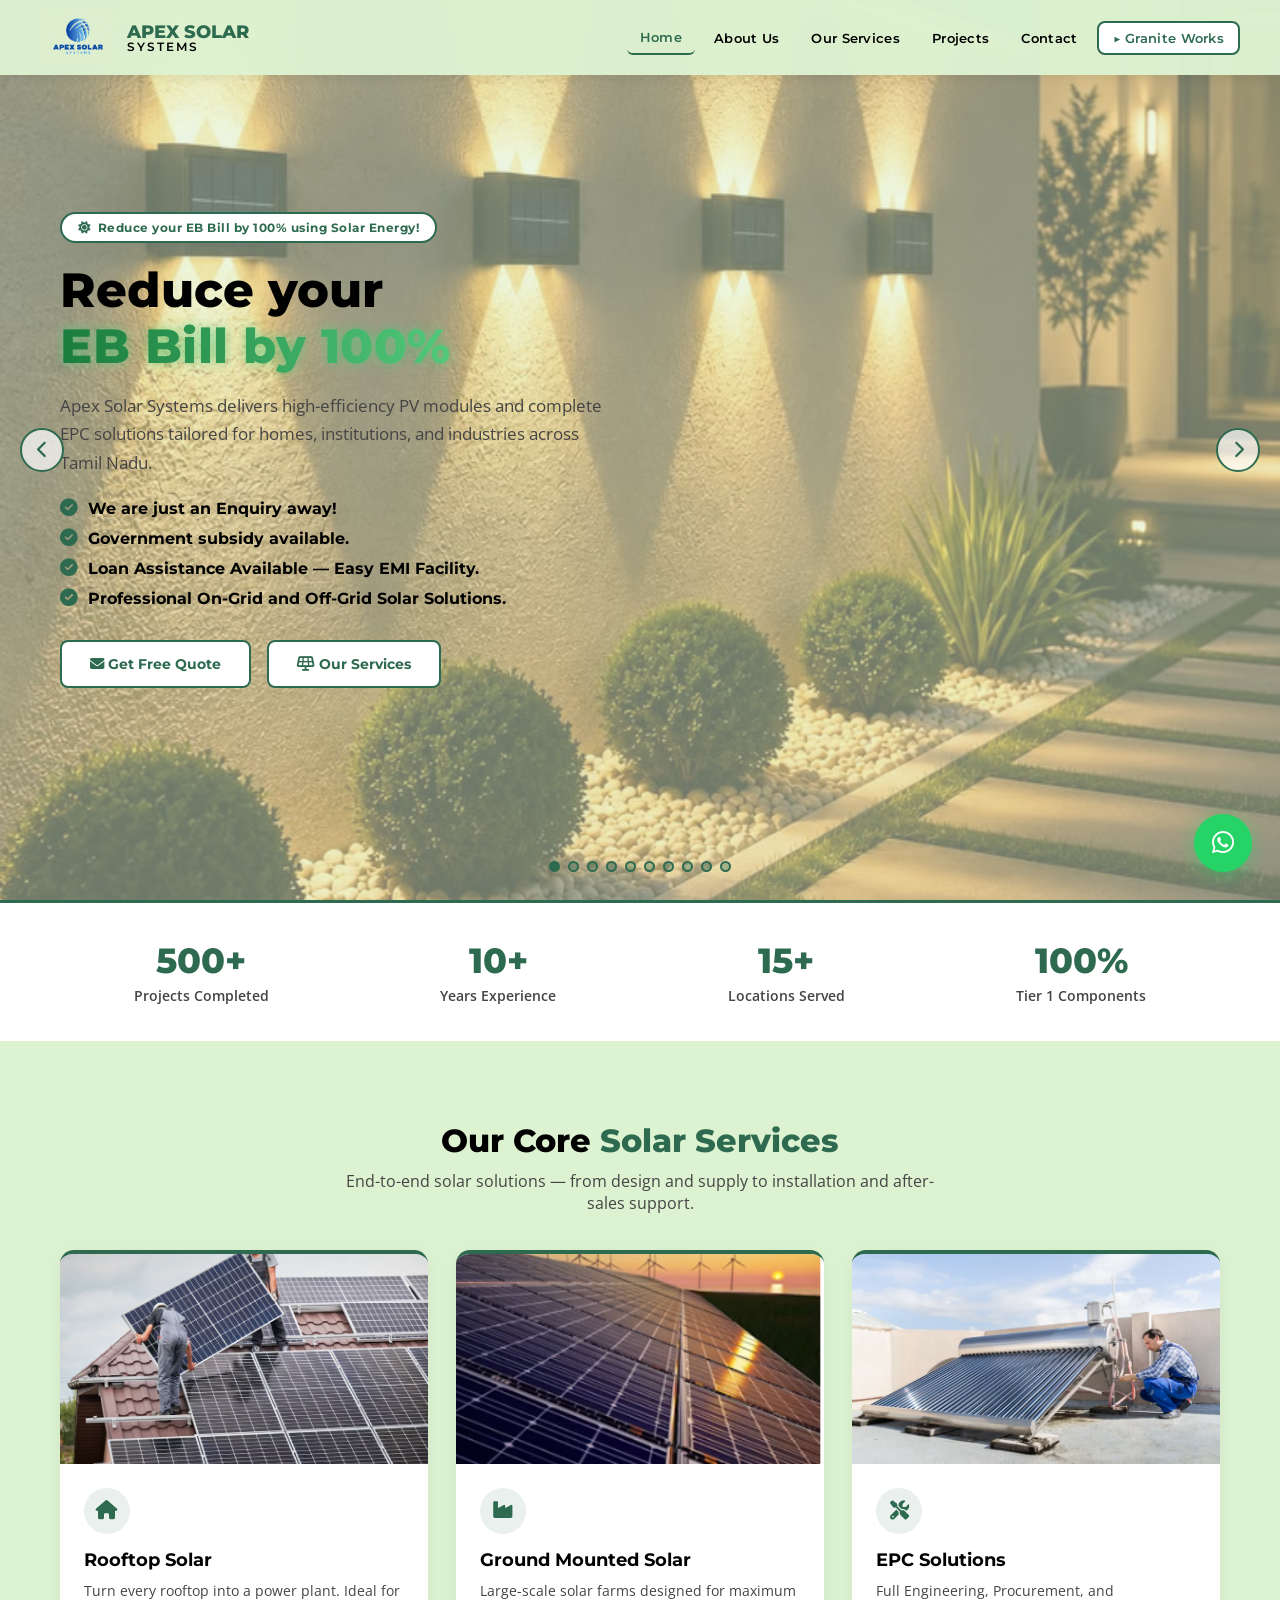
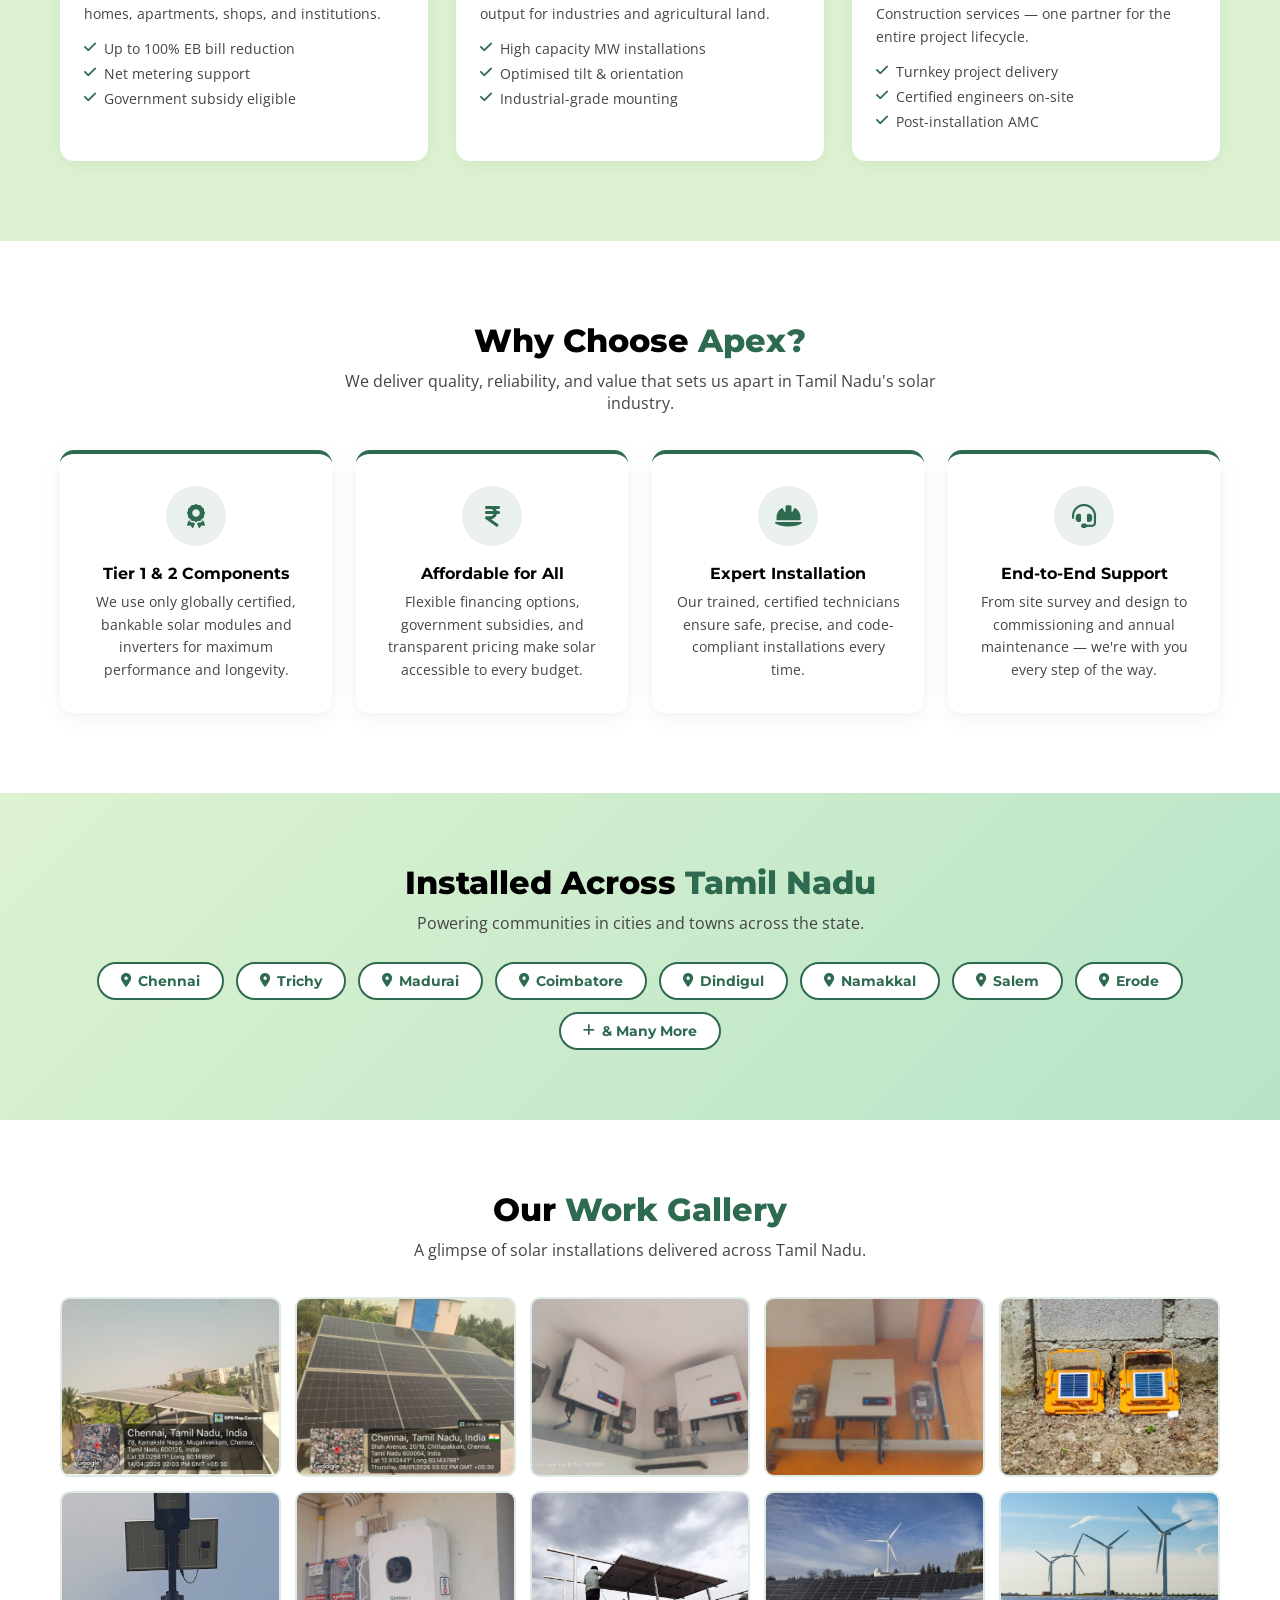
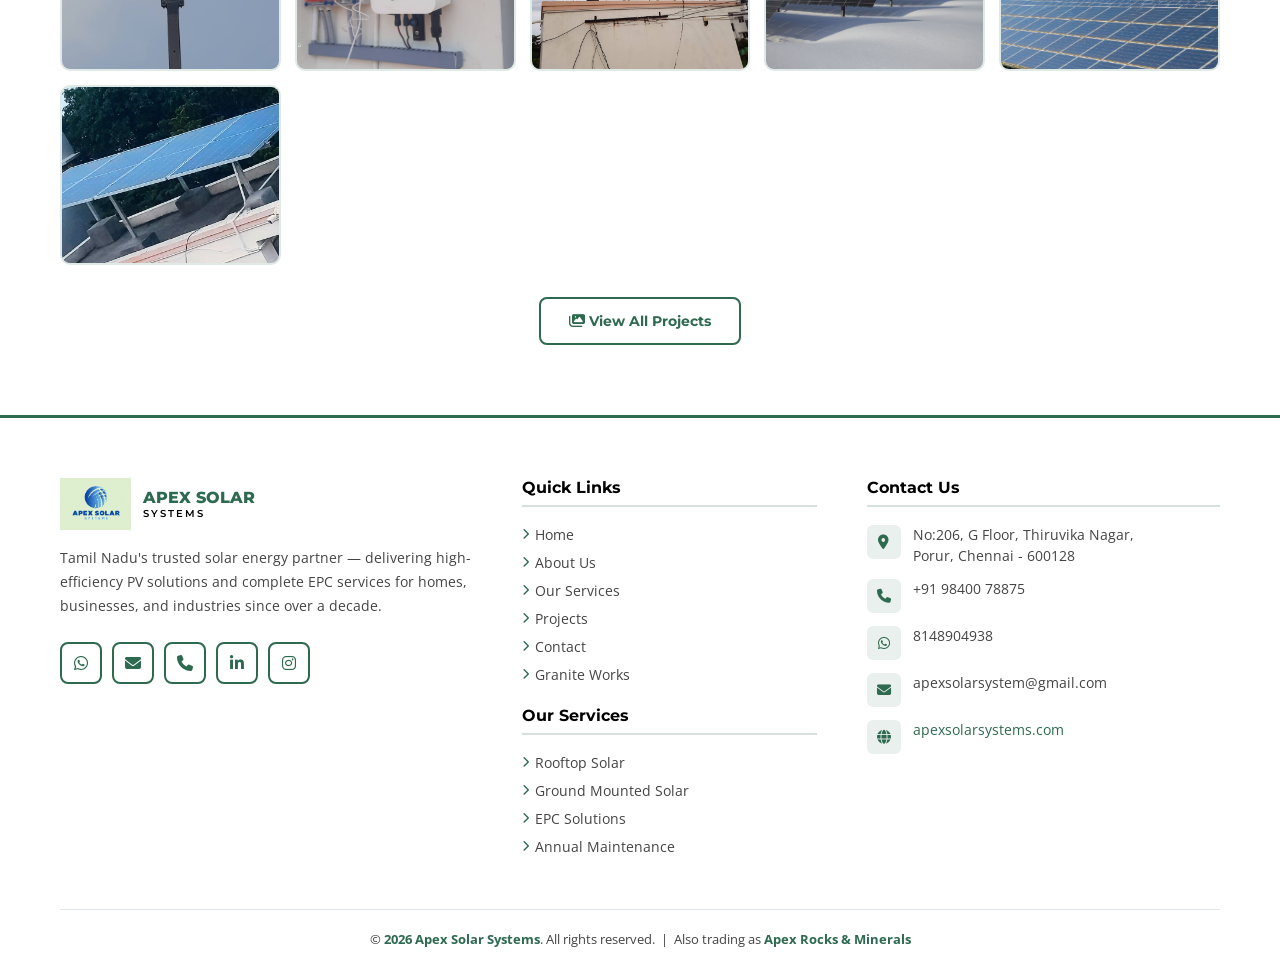
==== commit dbe2713e: "changed headline" ====
--- a/index.html
+++ b/index.html
@@ -59,10 +59,9 @@
   <div class="hero-overlay"></div>
   <div class="hero-content">
     <span class="hero-badge"><i class="fa-solid fa-sun"></i> &nbsp;Reduce your EB Bill by 100% using Solar Energy!</span>
-    <h1>Power Your Future with <span>Solar</span> Energy</h1>
+    <h1>Reduce your <span class="eb-glow" style="-webkit-text-fill-color:transparent;font-size:3rem;">EB Bill by 100%</span></h1>
     <p>Apex Solar Systems delivers high-efficiency PV modules and complete EPC solutions tailored for homes, institutions, and industries across Tamil Nadu.</p>
     <div class="hero-catchlines">
-      <div class="line line-eb"><i class="fa-solid fa-circle-check"></i> Reduce your <span class="eb-glow">EB bill by 100%</span>!</div>
       <div class="line"><i class="fa-solid fa-circle-check"></i> We are just an Enquiry away!</div>
       <div class="line"><i class="fa-solid fa-circle-check"></i> Government subsidy available.</div>
       <div class="line"><i class="fa-solid fa-circle-check"></i> Loan Assistance Available — Easy EMI Facility.</div>
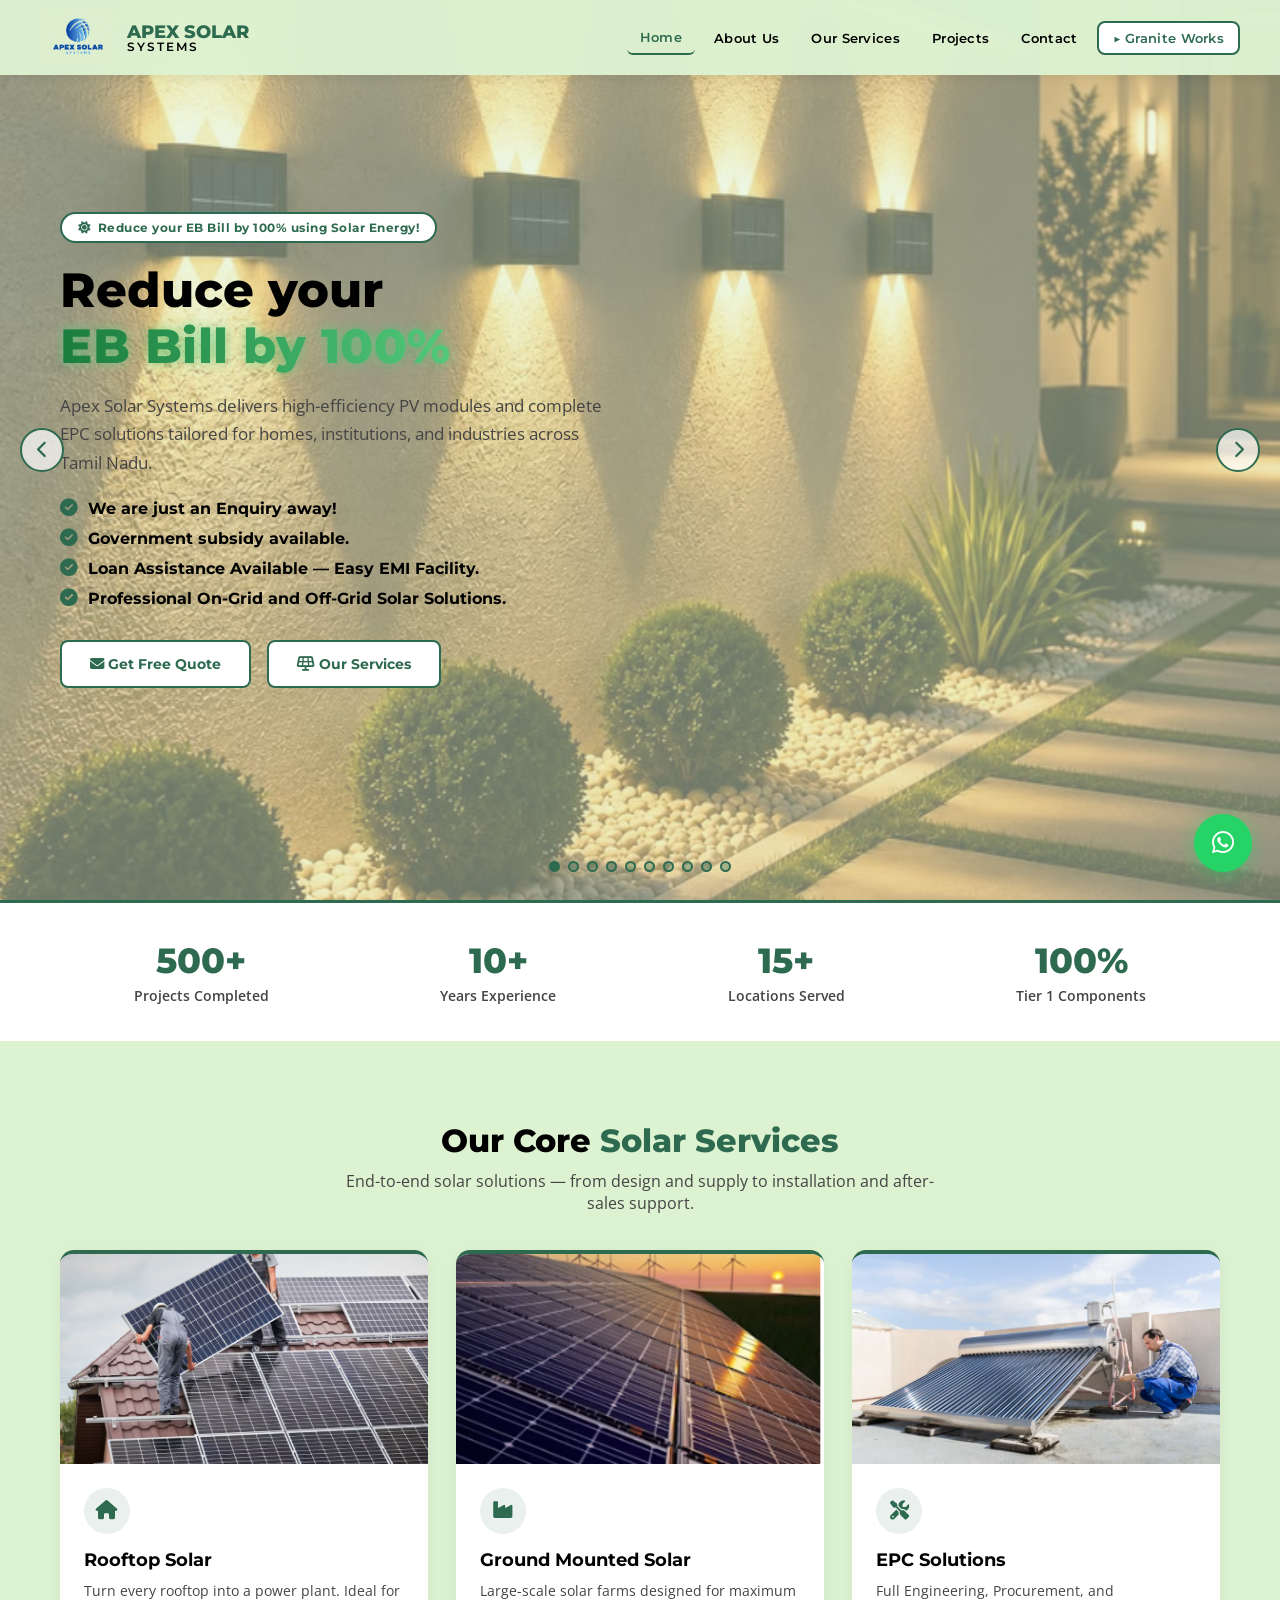
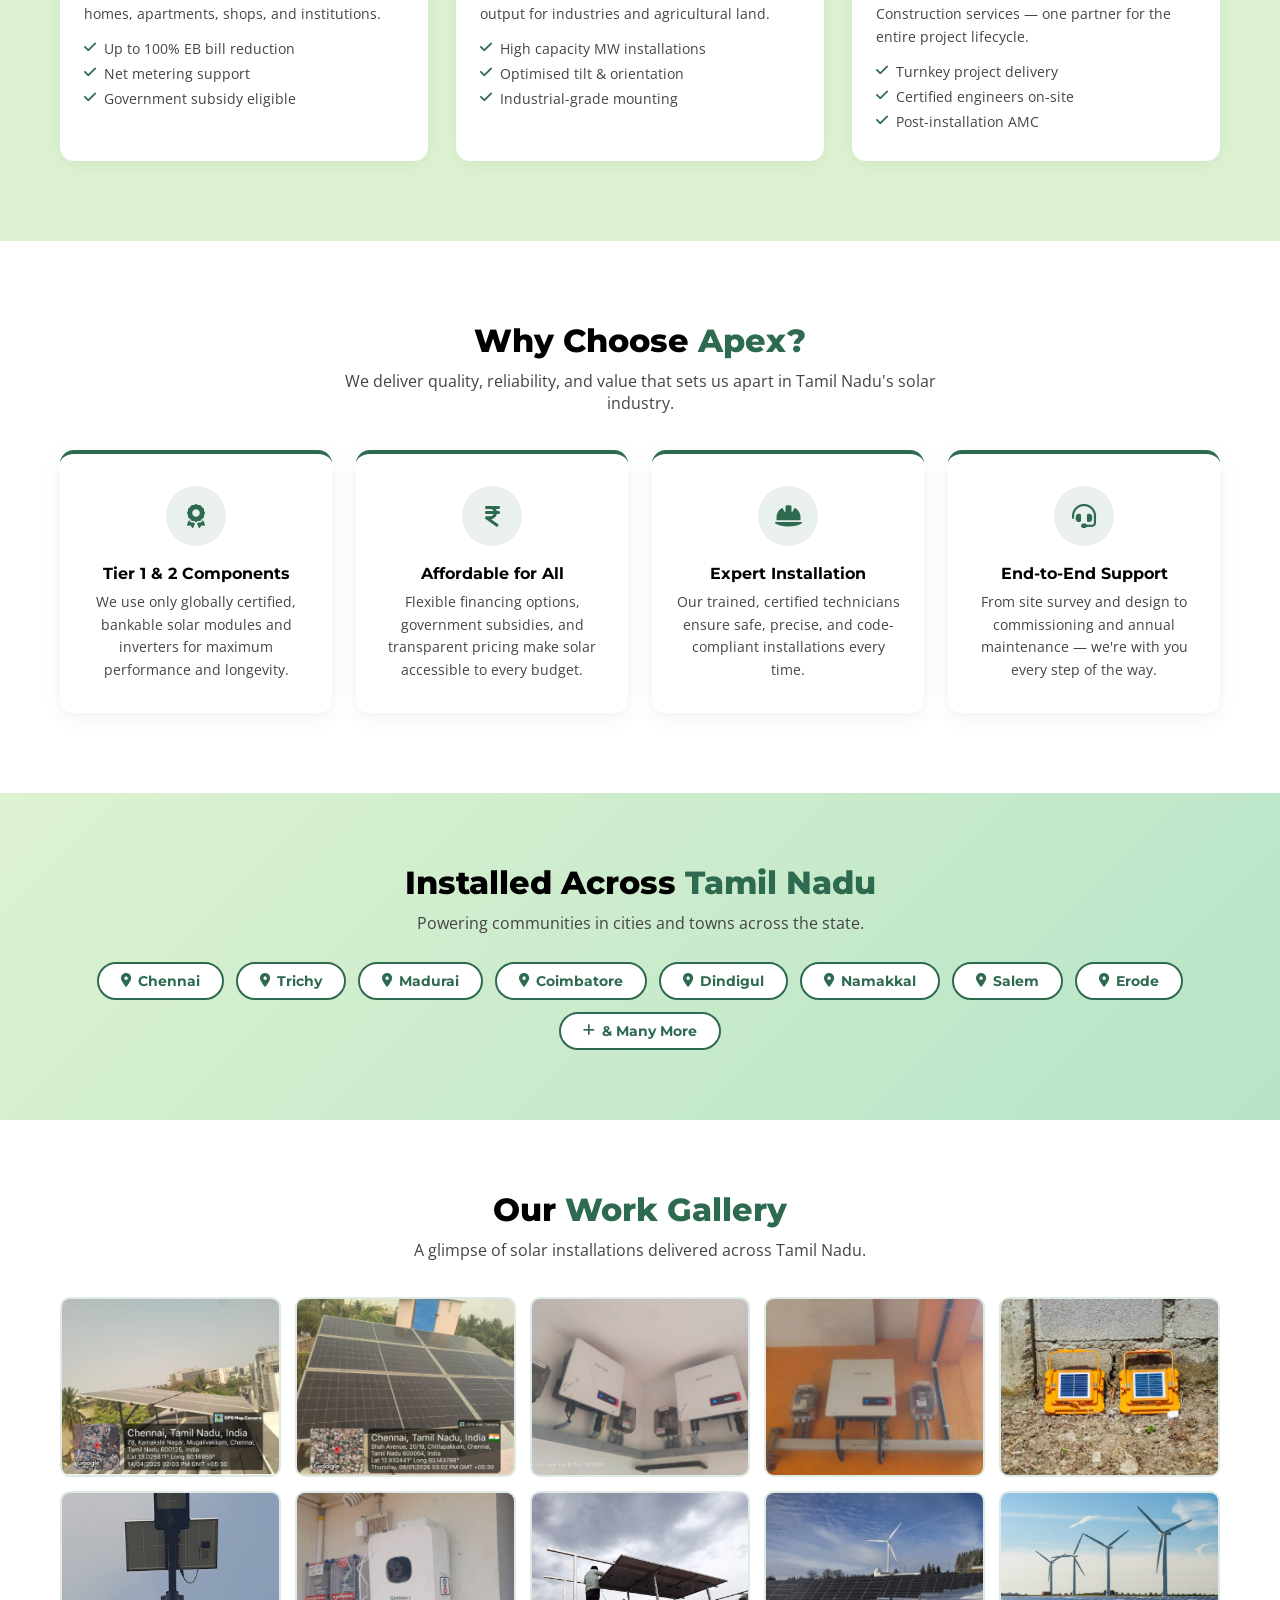
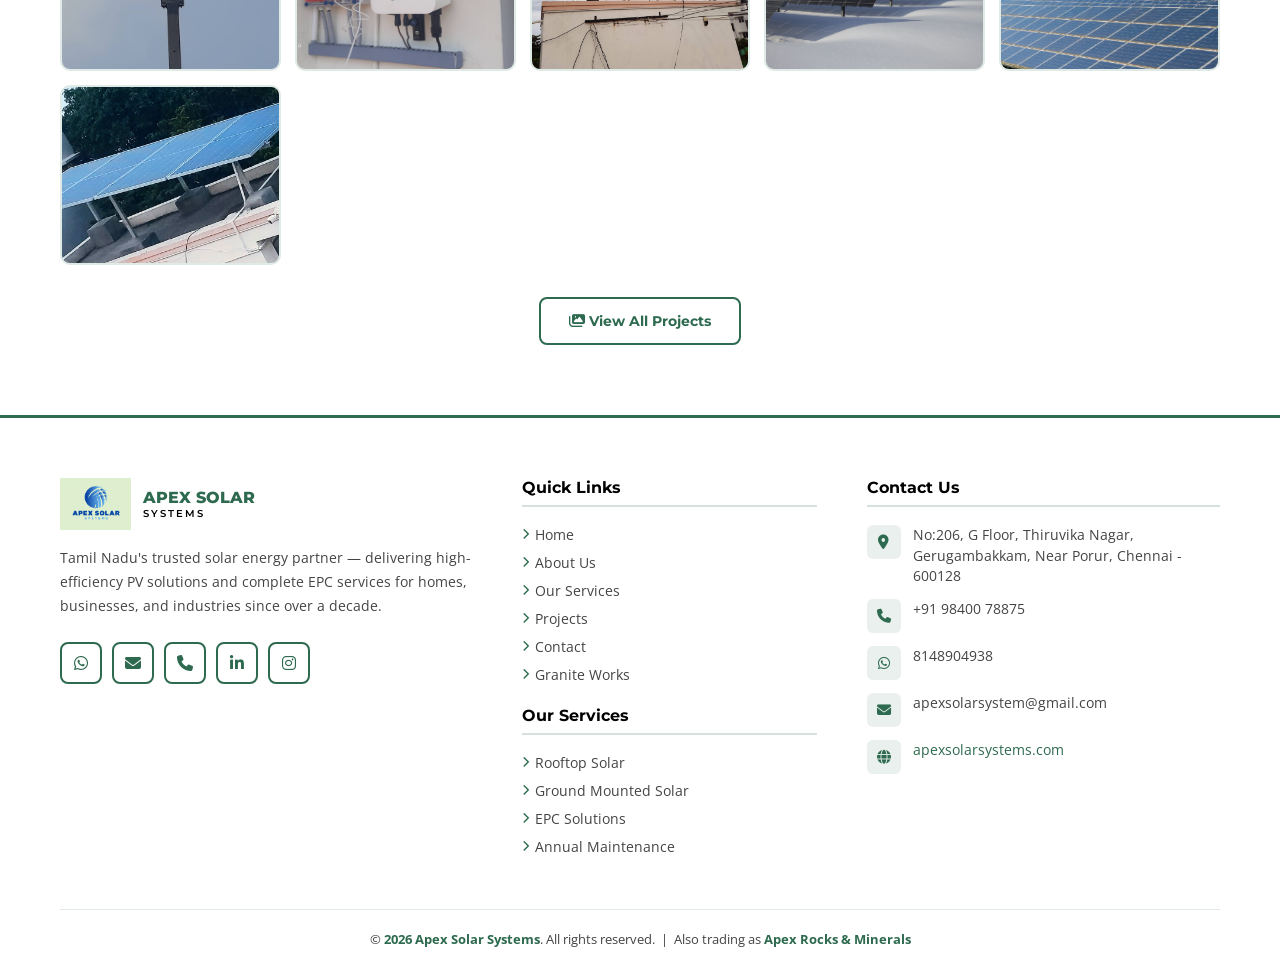
==== commit 2aa4af52: "changed map" ====
--- a/index.html
+++ b/index.html
@@ -246,7 +246,7 @@
     </div>
     <div class="footer-col">
       <h4>Contact Us</h4>
-      <div class="footer-contact-row"><div class="footer-icon-box"><i class="fa-solid fa-location-dot"></i></div><div class="txt">No:206, G Floor, Thiruvika Nagar,<br>Porur, Chennai - 600128</div></div>
+      <div class="footer-contact-row"><div class="footer-icon-box"><i class="fa-solid fa-location-dot"></i></div><div class="txt">No:206, G Floor, Thiruvika Nagar,<br>Gerugambakkam, Near Porur, Chennai - 600128</div></div>
       <div class="footer-contact-row"><div class="footer-icon-box"><i class="fa-solid fa-phone"></i></div><div class="txt"><a href="tel:+919840078875" style="color:var(--gray);">+91 98400 78875</a></div></div>
       <div class="footer-contact-row"><div class="footer-icon-box"><i class="fa-brands fa-whatsapp"></i></div><div class="txt"><a href="https://wa.me/918148904938?text=Hello%2C%20Can%20I%20get%20more%20information%20on%20how%20to%20reduce%20my%20EB%20Bill%20100%25%20using%20Solar%20installation%3F" target="_blank" rel="noopener" style="color:var(--gray);">8148904938</a></div></div>
       <div class="footer-contact-row"><div class="footer-icon-box"><i class="fa-solid fa-envelope"></i></div><div class="txt"><a href="mailto:apexsolarsystem@gmail.com" style="color:var(--gray);">apexsolarsystem@gmail.com</a></div></div>
--- a/style.css
+++ b/style.css
@@ -406,4 +406,5 @@
   .stat-item .num { font-size:1.6rem; }
   #navbar { padding:0 18px; }
   .hero-buttons { flex-direction:column; gap:10px; }
-}
+  .hero-badge { display:none; }
+}
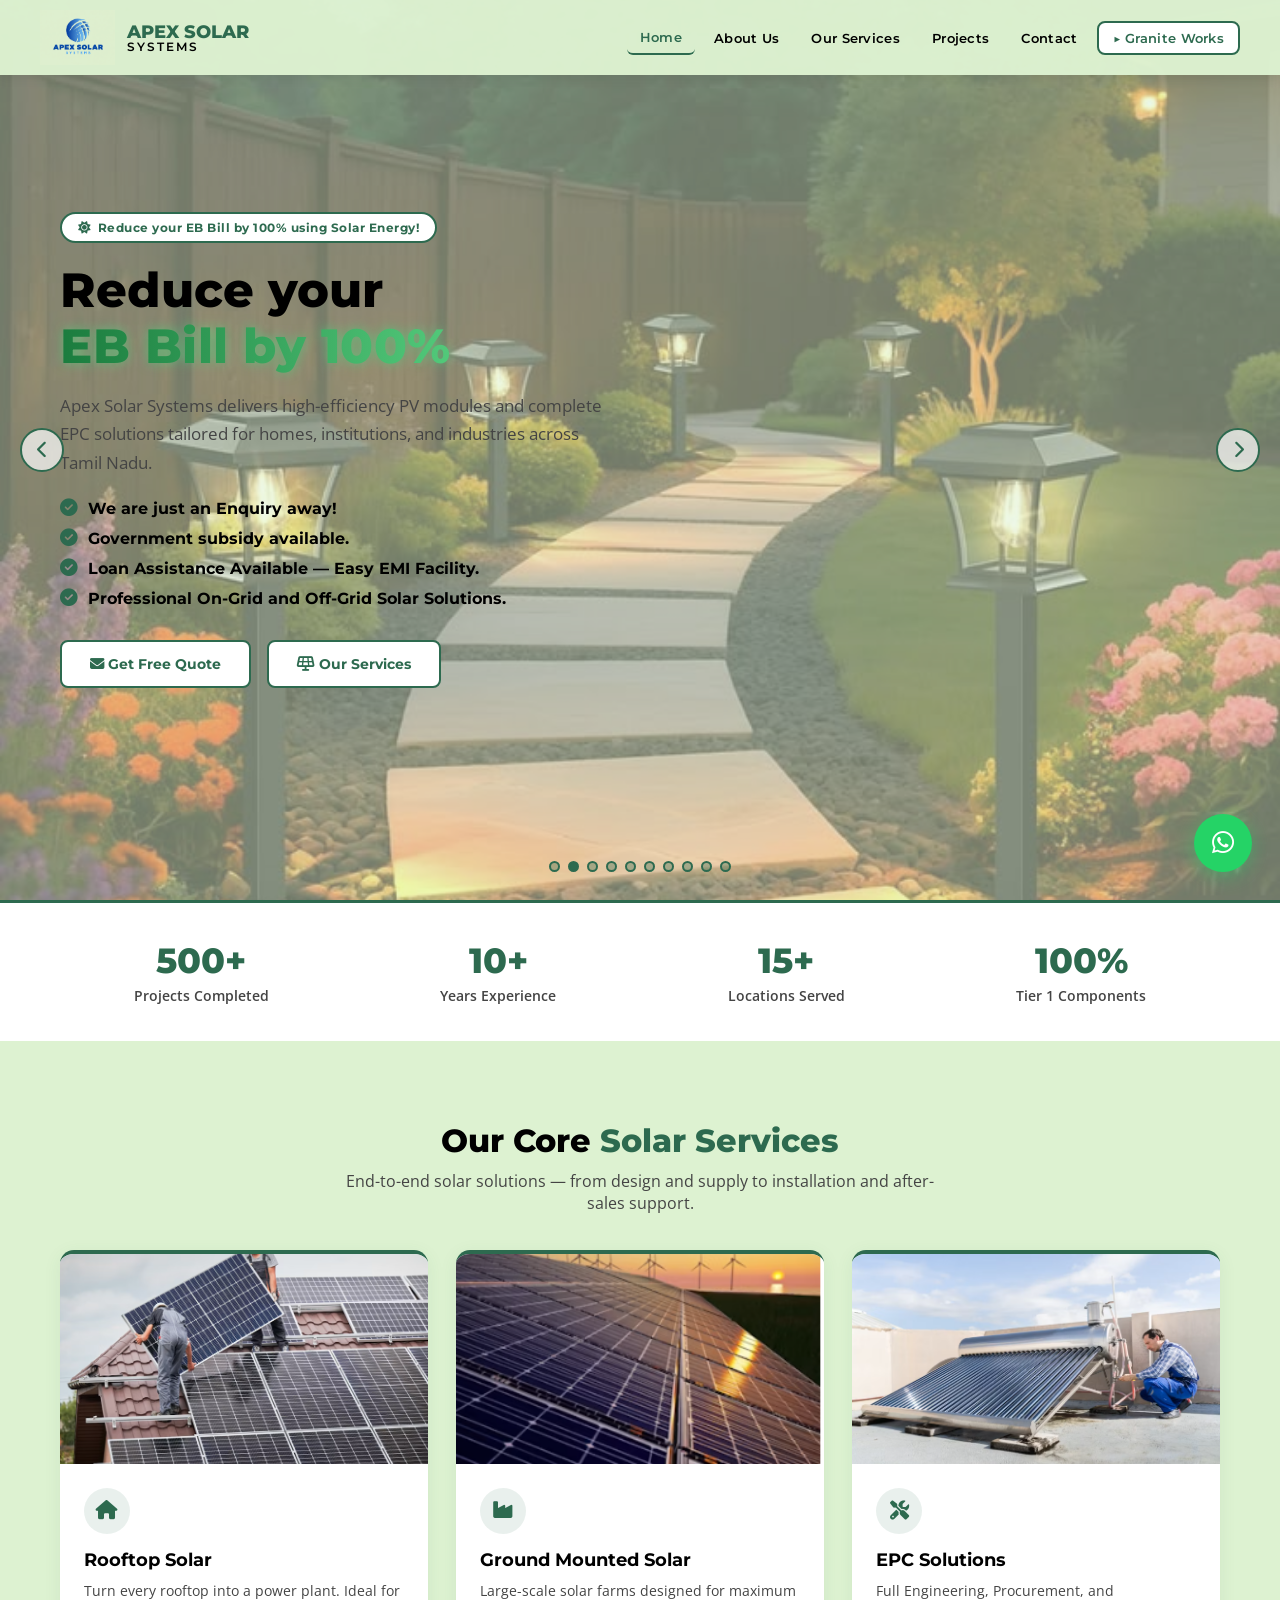
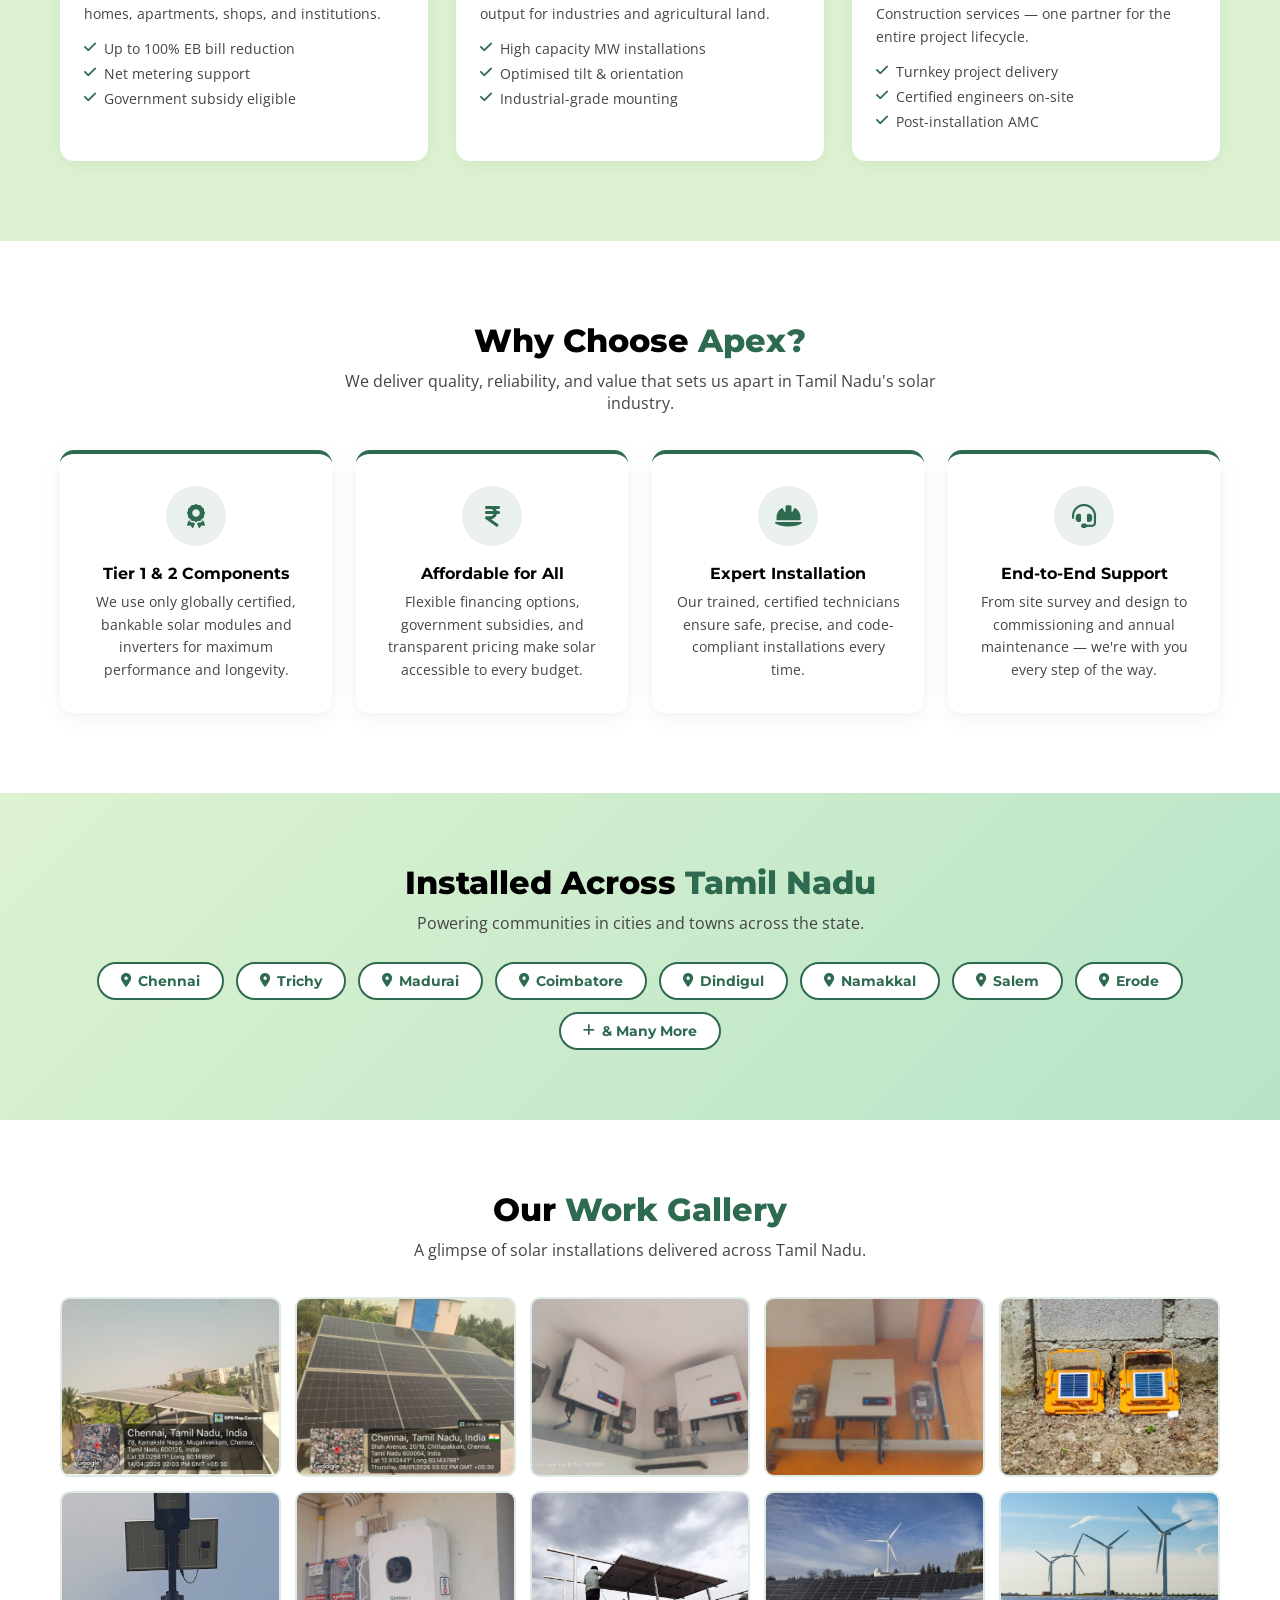
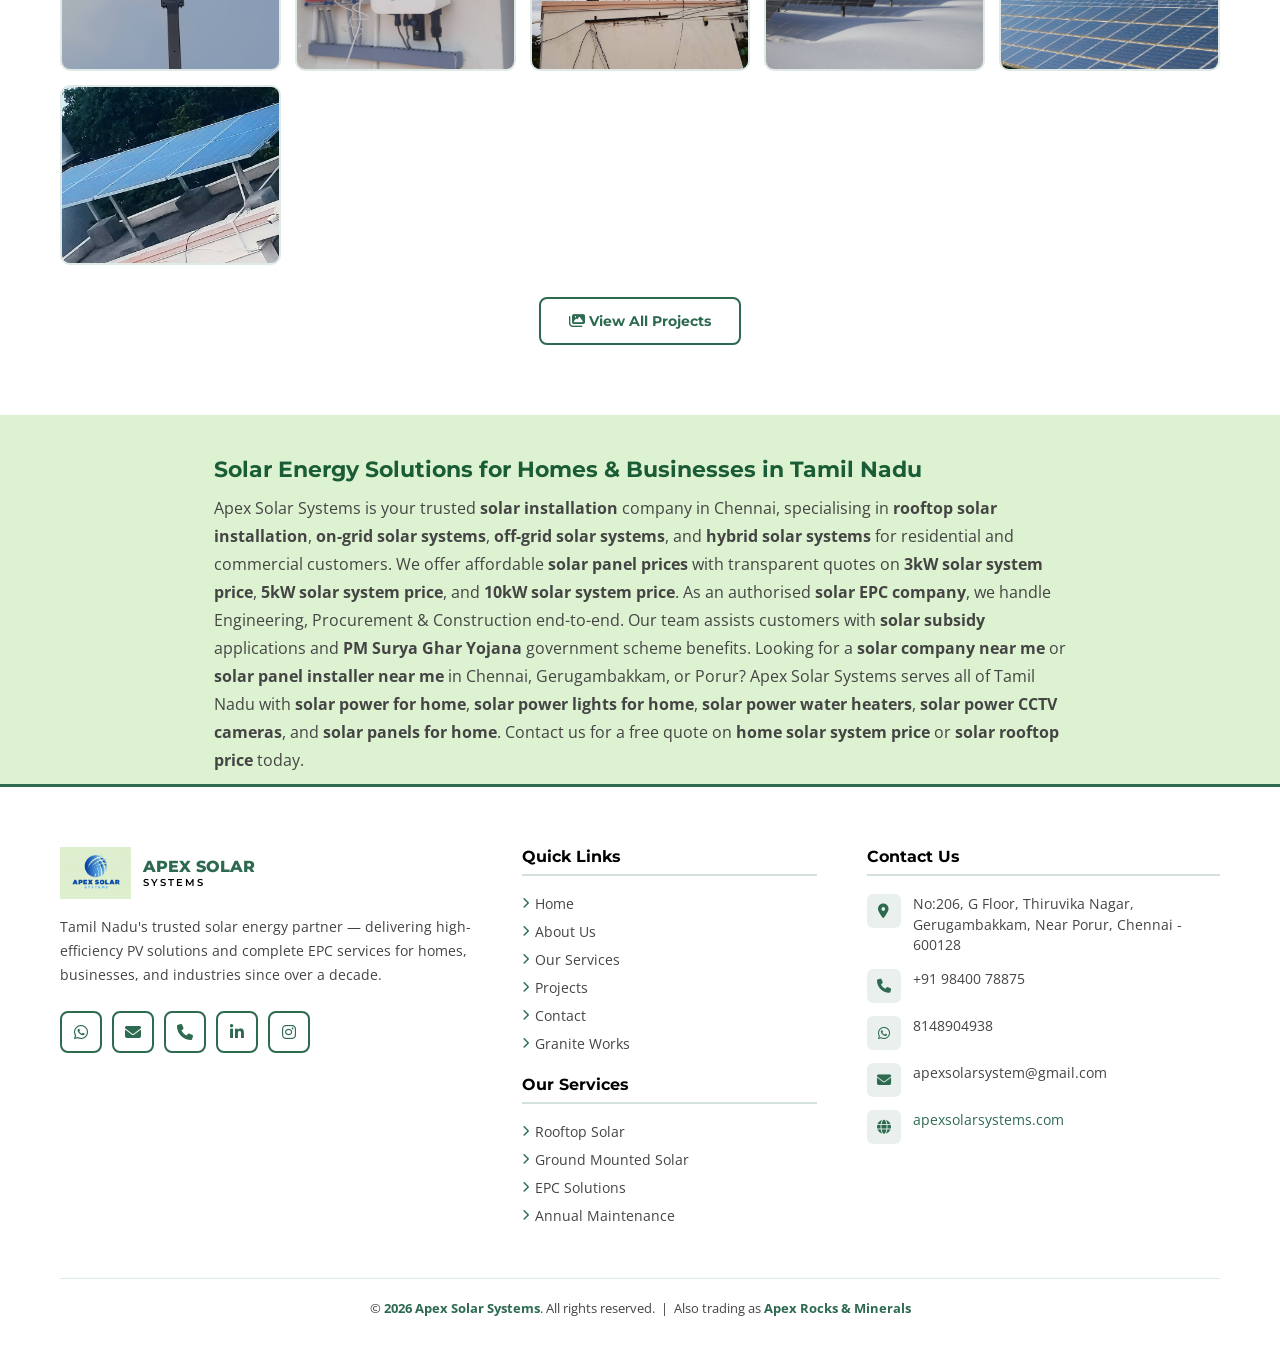
==== commit 313f61ba: "added keywords" ====
--- a/index.html
+++ b/index.html
@@ -3,7 +3,48 @@
 <head>
   <meta charset="UTF-8" />
   <meta name="viewport" content="width=device-width, initial-scale=1.0" />
-  <title>Apex Solar Systems | Reduce your EB Bill by 100% using Solar Energy!</title>
+  <title>Apex Solar Systems | Best Solar Panel Installation Chennai | Rooftop Solar, On-Grid & Off-Grid Systems</title>
+  <meta name="description" content="Apex Solar Systems – Chennai's trusted solar installation company. Rooftop solar panels, on-grid & off-grid systems, 3kW/5kW/10kW solar system price, PM Surya Ghar Yojana subsidy, residential & commercial solar EPC. Serving Gerugambakkam, Porur & all of Tamil Nadu." />
+  <meta name="keywords" content="solar energy, solar power, solar panel price, solar power water heater, solar power for home, solar power lights for home, solar power on rooftop, solar power on grid system, solar power CCTV camera, solar installation, solar installation near me, solar panel price, solar energy for home, solar power for a home, solar power for your home, solar energy for a home, solar power for home price, tata solar installation near me, solar company near me, rooftop solar installation, rooftop solar panels, residential solar installation, commercial solar installation, solar subsidy, PM Surya Ghar Yojana, 3kw solar system price, 5kw solar system price, 10kw solar system price, on-grid solar system, off-grid solar system, hybrid solar system, solar panel installer, best solar company, solar panels for home, solar rooftop price, home solar system price, solar EPC company, solar company Chennai, solar installation Chennai, rooftop solar Chennai, Gerugambakkam solar, Porur solar panels, Tamil Nadu solar" />
+  <meta name="robots" content="index, follow" />
+  <meta name="author" content="Apex Solar Systems" />
+  <link rel="canonical" href="https://apexsolarsystems.com/index.html" />
+  <!-- Open Graph -->
+  <meta property="og:type" content="website" />
+  <meta property="og:title" content="Apex Solar Systems | Best Solar Installation Chennai" />
+  <meta property="og:description" content="Rooftop solar panels, on-grid & off-grid systems, 3kW–10kW solar pricing, PM Surya Ghar Yojana subsidy. Serving Chennai, Tamil Nadu." />
+  <meta property="og:url" content="https://apexsolarsystems.com/" />
+  <meta property="og:image" content="https://apexsolarsystems.com/LOGO.PNG" />
+  <!-- Schema.org LocalBusiness -->
+  <script type="application/ld+json">
+  {
+    "@context": "https://schema.org",
+    "@type": "LocalBusiness",
+    "name": "Apex Solar Systems",
+    "image": "https://apexsolarsystems.com/LOGO.PNG",
+    "url": "https://apexsolarsystems.com",
+    "telephone": "+919840078875",
+    "email": "apexsolarsystem@gmail.com",
+    "address": {
+      "@type": "PostalAddress",
+      "streetAddress": "No:206, G Floor, Thiruvika Nagar",
+      "addressLocality": "Gerugambakkam, Near Porur, Chennai",
+      "addressRegion": "Tamil Nadu",
+      "postalCode": "600128",
+      "addressCountry": "IN"
+    },
+    "geo": {
+      "@type": "GeoCoordinates",
+      "latitude": 13.0108962,
+      "longitude": 80.1365991
+    },
+    "openingHours": "Mo-Sa 09:00-18:00",
+    "description": "Apex Solar Systems provides rooftop solar installation, on-grid and off-grid solar systems, solar EPC solutions, and annual maintenance for residential and commercial customers across Tamil Nadu.",
+    "areaServed": "Tamil Nadu",
+    "serviceType": ["Rooftop Solar Installation", "On-Grid Solar System", "Off-Grid Solar System", "Hybrid Solar System", "Solar EPC", "Solar Panel Installation", "Residential Solar", "Commercial Solar"],
+    "priceRange": "₹₹"
+  }
+  </script>
   <link rel="preconnect" href="https://fonts.googleapis.com" />
   <link rel="preconnect" href="https://fonts.gstatic.com" crossorigin />
   <link href="https://fonts.googleapis.com/css2?family=Montserrat:wght@400;600;700;800&family=Open+Sans:wght@400;500;600&display=swap" rel="stylesheet" />
@@ -204,6 +245,14 @@
   <div style="text-align:center;">
     <a href="projects.html" class="btn-primary"><i class="fa-solid fa-images"></i> View All Projects</a>
   </div>
+</section>
+
+<!-- SEO KEYWORD SECTION (hidden visually, readable by search engines) -->
+<section aria-label="Solar Services Overview" style="max-width:900px;margin:0 auto;padding:40px 24px 10px;">
+  <h2 style="font-size:1.4rem;color:#1a5c35;margin-bottom:12px;">Solar Energy Solutions for Homes &amp; Businesses in Tamil Nadu</h2>
+  <p style="color:#444;line-height:1.8;font-size:0.97rem;">
+    Apex Solar Systems is your trusted <strong>solar installation</strong> company in Chennai, specialising in <strong>rooftop solar installation</strong>, <strong>on-grid solar systems</strong>, <strong>off-grid solar systems</strong>, and <strong>hybrid solar systems</strong> for residential and commercial customers. We offer affordable <strong>solar panel prices</strong> with transparent quotes on <strong>3kW solar system price</strong>, <strong>5kW solar system price</strong>, and <strong>10kW solar system price</strong>. As an authorised <strong>solar EPC company</strong>, we handle Engineering, Procurement &amp; Construction end-to-end. Our team assists customers with <strong>solar subsidy</strong> applications and <strong>PM Surya Ghar Yojana</strong> government scheme benefits. Looking for a <strong>solar company near me</strong> or <strong>solar panel installer near me</strong> in Chennai, Gerugambakkam, or Porur? Apex Solar Systems serves all of Tamil Nadu with <strong>solar power for home</strong>, <strong>solar power lights for home</strong>, <strong>solar power water heaters</strong>, <strong>solar power CCTV cameras</strong>, and <strong>solar panels for home</strong>. Contact us for a free quote on <strong>home solar system price</strong> or <strong>solar rooftop price</strong> today.
+  </p>
 </section>
 
 <!-- FOOTER -->
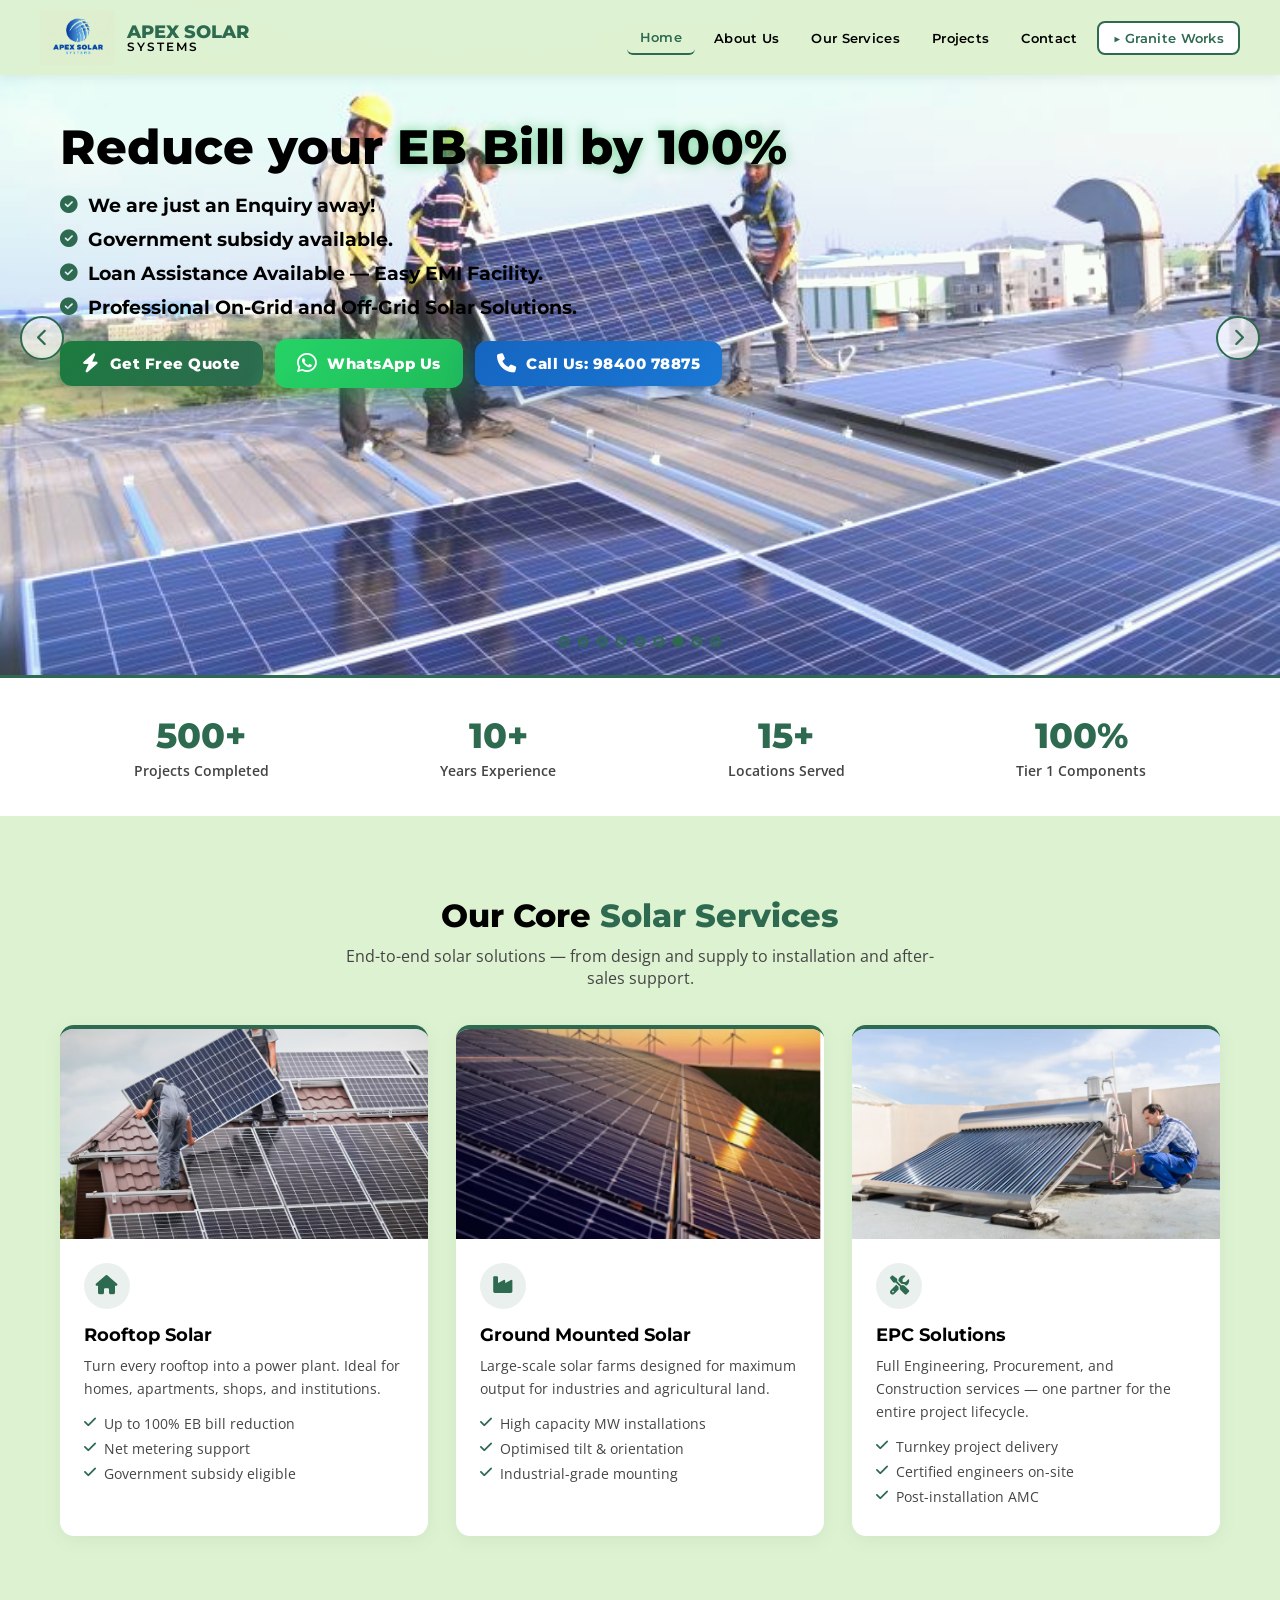
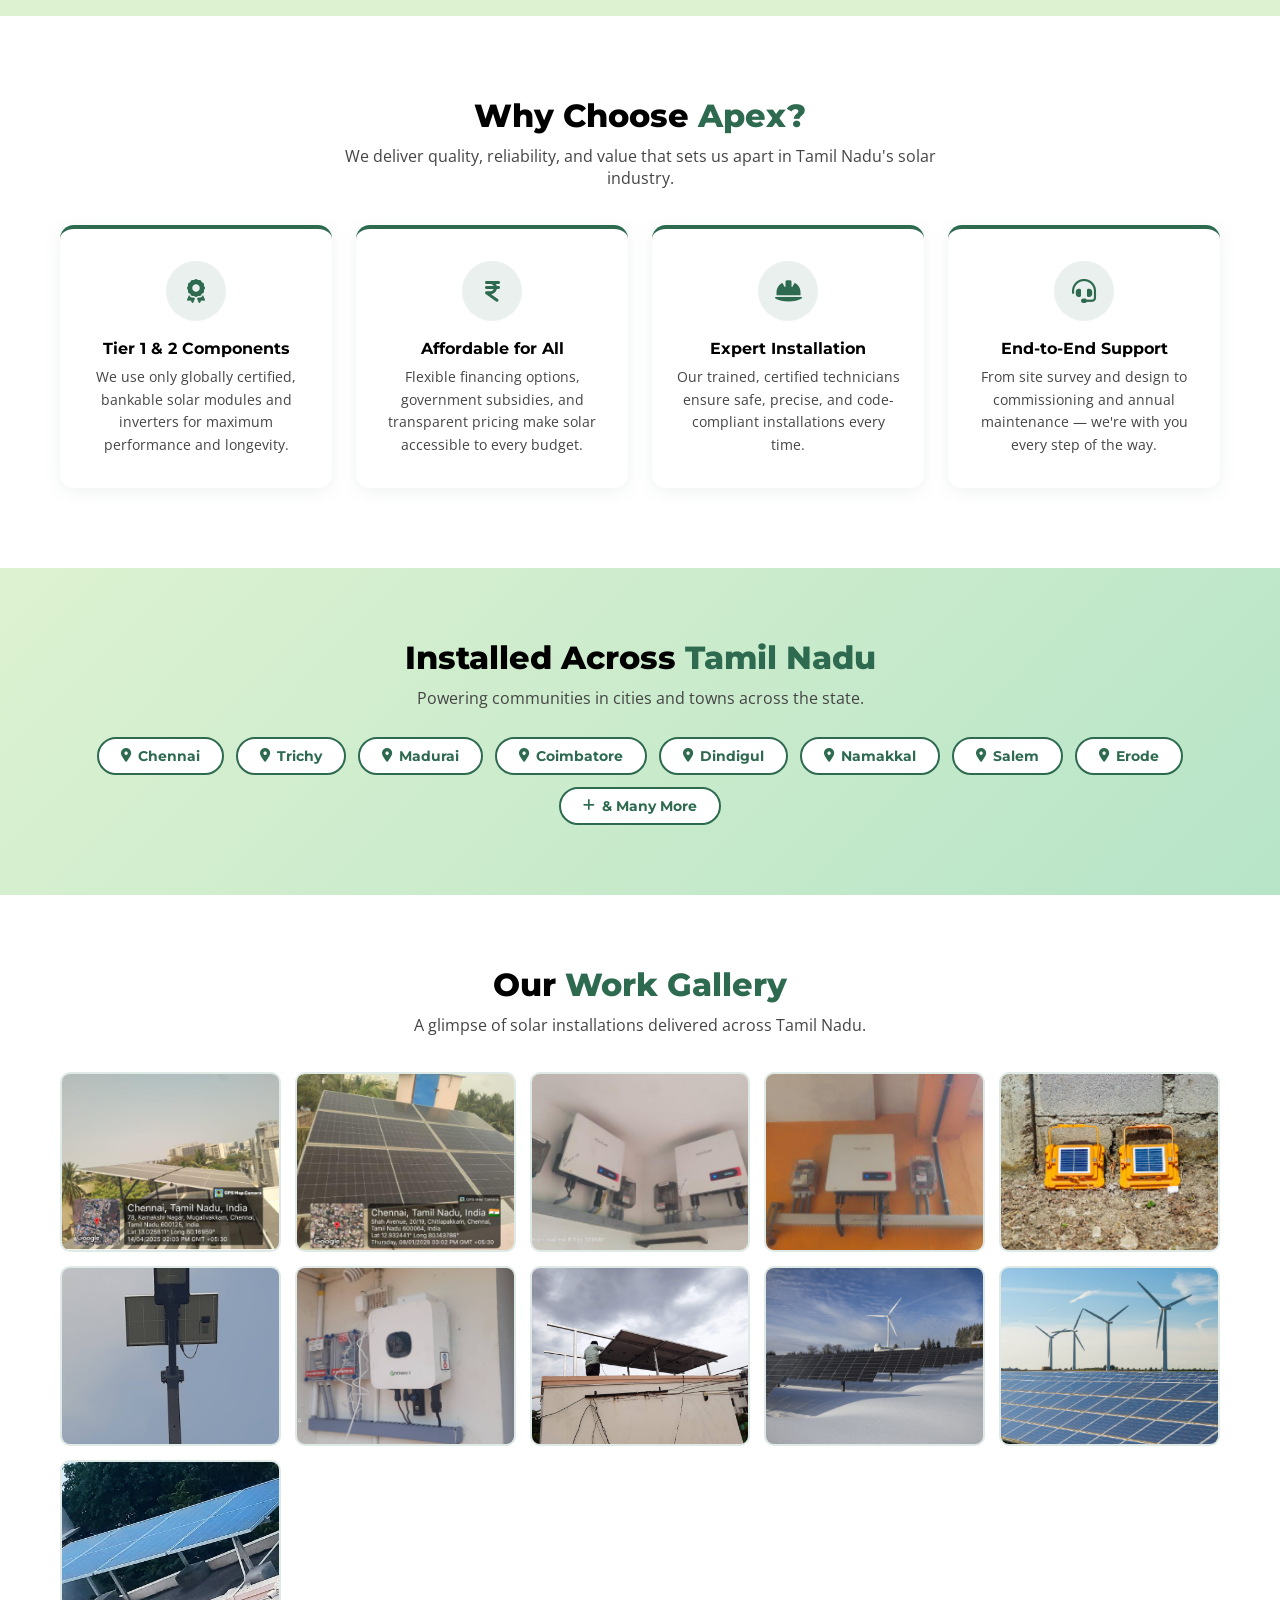
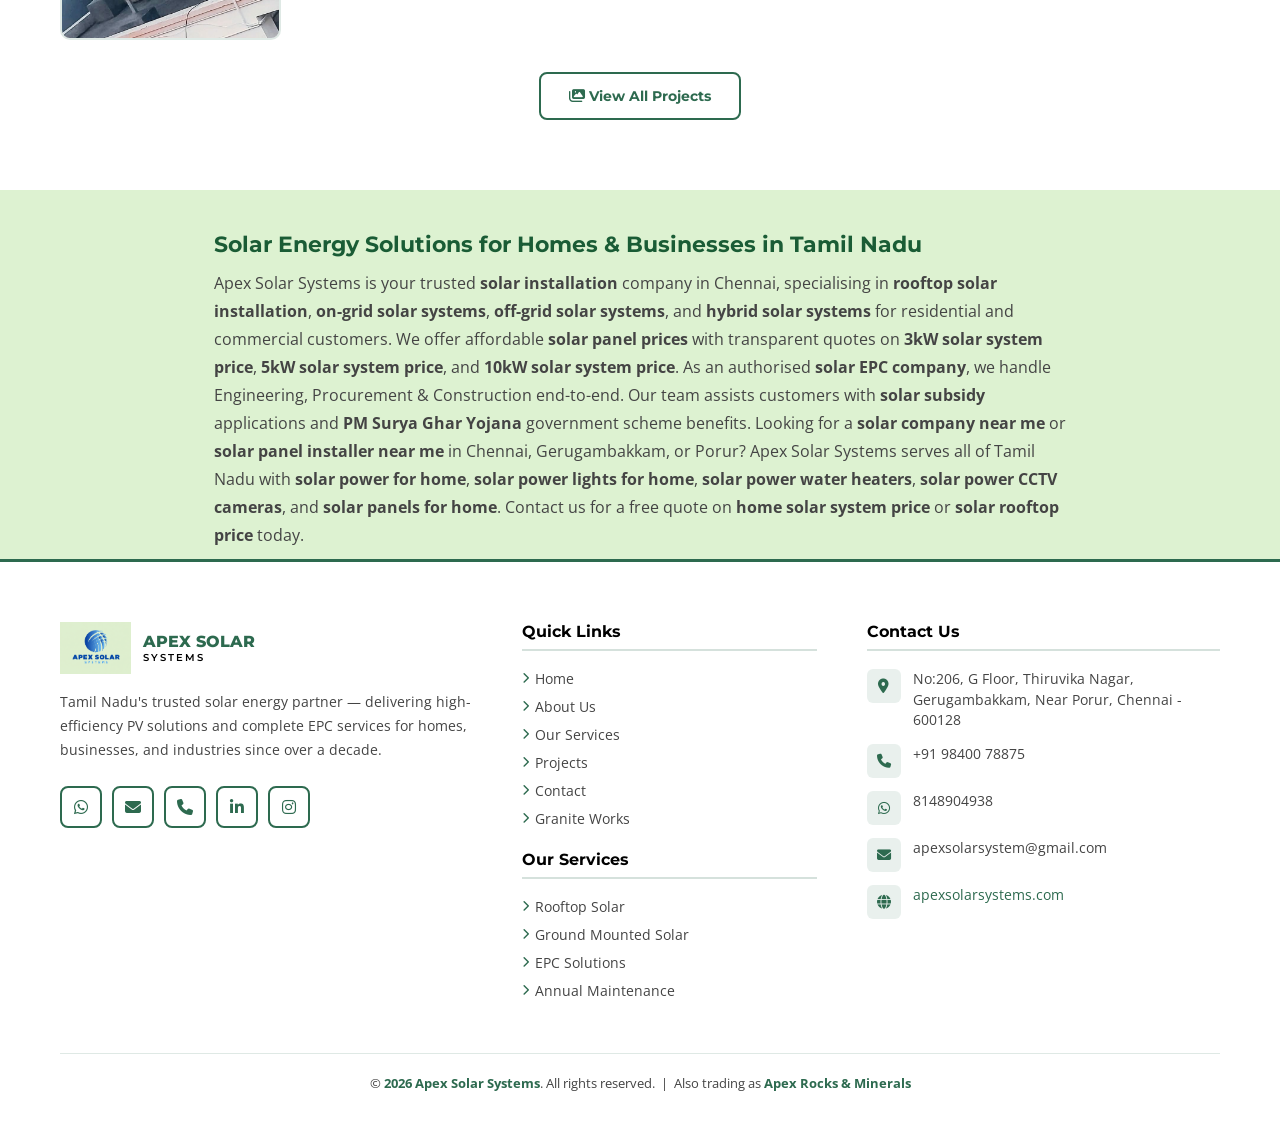
==== commit 9623b7a4: "added" ====
--- a/index.html
+++ b/index.html
@@ -86,22 +86,19 @@
 <!-- HERO -->
 <section id="hero">
   <div class="slideshow-bg" id="slideshowBg">
-    <div class="slide active" style="background-image:url('slide1.jpg')"></div>
+    <div class="slide" style="background-image:url('slide1.jpg')"></div>
     <div class="slide" style="background-image:url('slide2.jpg')"></div>
     <div class="slide" style="background-image:url('slide3.jpg')"></div>
     <div class="slide" style="background-image:url('slide4.jpg')"></div>
     <div class="slide" style="background-image:url('slide5.jpg')"></div>
     <div class="slide" style="background-image:url('slide6.jpg')"></div>
-    <div class="slide" style="background-image:url('raze-solar-Q8V1EEvnJgk-unsplash.jpg')"></div>
-    <div class="slide" style="background-image:url('american-public-power-association-XGAZzyLzn18-unsplash.jpg')"></div>
+    <div class="slide active" style="background-image:url('raze-solar-Q8V1EEvnJgk-unsplash.jpg')"></div>
     <div class="slide" style="background-image:url('pexels-ian-panelo-7424248.jpg')"></div>
     <div class="slide" style="background-image:url('pexels-pixabay-433308.jpg')"></div>
   </div>
   <div class="hero-overlay"></div>
   <div class="hero-content">
-    <span class="hero-badge"><i class="fa-solid fa-sun"></i> &nbsp;Reduce your EB Bill by 100% using Solar Energy!</span>
-    <h1>Reduce your <span class="eb-glow" style="-webkit-text-fill-color:transparent;font-size:3rem;">EB Bill by 100%</span></h1>
-    <p>Apex Solar Systems delivers high-efficiency PV modules and complete EPC solutions tailored for homes, institutions, and industries across Tamil Nadu.</p>
+    <h1>Reduce your <span class="eb-glow" style="-webkit-text-fill-color:black;font-size:3rem;color:#000000;">EB Bill by 100%</span></h1>
     <div class="hero-catchlines">
       <div class="line"><i class="fa-solid fa-circle-check"></i> We are just an Enquiry away!</div>
       <div class="line"><i class="fa-solid fa-circle-check"></i> Government subsidy available.</div>
@@ -109,8 +106,9 @@
       <div class="line"><i class="fa-solid fa-circle-check"></i> Professional On-Grid and Off-Grid Solar Solutions.</div>
     </div>
     <div class="hero-buttons">
-      <a href="contact.html" class="btn-primary"><i class="fa-solid fa-envelope"></i> Get Free Quote</a>
-      <a href="services.html" class="btn-primary"><i class="fa-solid fa-solar-panel"></i> Our Services</a>
+      <a href="contact.html" class="btn-cta-hero"><i class="fa-solid fa-bolt"></i> Get Free Quote</a>
+      <a href="https://wa.me/918148904938?text=Hello%2C%20Can%20I%20get%20more%20information%20on%20how%20to%20reduce%20my%20EB%20Bill%20100%25%20using%20Solar%20installation%3F" target="_blank" rel="noopener" class="btn-cta-wa"><i class="fa-brands fa-whatsapp"></i> WhatsApp Us</a>
+      <a href="tel:+919840078875" class="btn-cta-call"><i class="fa-solid fa-phone"></i> Call Us: 98400 78875</a>
     </div>
   </div>
   <div class="slide-arrow prev" onclick="changeSlide(-1)" aria-label="Previous slide"><i class="fa-solid fa-chevron-left"></i></div>
@@ -305,7 +303,7 @@
   <div class="footer-bottom">&copy; <span id="footerYear"></span> <span>Apex Solar Systems</span>. All rights reserved. &nbsp;|&nbsp; Also trading as <a href="https://apexrocks.in/" target="_blank" rel="noopener" style="color:var(--green);font-weight:700;">Apex Rocks &amp; Minerals</a></div>
 </footer>
 
-<a href="https://wa.me/918148904938?text=Hello%2C%20Can%20I%20get%20more%20information%20on%20how%20to%20reduce%20my%20EB%20Bill%20100%25%20using%20Solar%20installation%3F" target="_blank" rel="noopener" class="wa-float" aria-label="Chat on WhatsApp"><i class="fa-brands fa-whatsapp"></i></a>
+
 
 <script>
   function toggleNav() { document.getElementById('mobileMenu').classList.toggle('open'); }
@@ -315,20 +313,20 @@
   document.getElementById('footerYear').textContent = new Date().getFullYear();
 
   // Slideshow
-  var slideIndex = 0, slideTimer = null, slides = [], dots = [];
+  var slideIndex = 6, slides = [], dots = [];
   function initSlideshow() {
     slides = document.querySelectorAll('.slideshow-bg .slide');
     var dc = document.getElementById('slideDots');
     if (!dc) return;
     slides.forEach(function(_, i) {
       var d = document.createElement('div');
-      d.className = 'dot' + (i === 0 ? ' active' : '');
+      d.className = 'dot' + (i === 6 ? ' active' : '');
       d.setAttribute('aria-label', 'Slide ' + (i+1));
       d.onclick = function() { goToSlide(i); };
       dc.appendChild(d);
     });
     dots = dc.querySelectorAll('.dot');
-    goToSlide(0); startSlideTimer();
+    goToSlide(6);
   }
   function goToSlide(n) {
     if (!slides.length) return;
@@ -336,11 +334,7 @@
     slides.forEach(function(s,i){ s.classList.toggle('active', i===slideIndex); });
     dots.forEach(function(d,i){ d.classList.toggle('active', i===slideIndex); });
   }
-  function changeSlide(dir) { clearTimeout(slideTimer); goToSlide(slideIndex+dir); startSlideTimer(); }
-  function startSlideTimer() {
-    clearTimeout(slideTimer);
-    slideTimer = setTimeout(function(){ goToSlide(slideIndex+1); startSlideTimer(); }, 2000);
-  }
+  function changeSlide(dir) { goToSlide(slideIndex+dir); }
   window.addEventListener('DOMContentLoaded', initSlideshow);
 </script>
 </body>
--- a/style.css
+++ b/style.css
@@ -83,6 +83,74 @@
   transition: background 0.2s, color 0.2s; display: inline-block;
 }
 .btn-green:hover { background: var(--white); color: var(--green); }
+.btn-cta-hero {
+  display: inline-flex; align-items: center; gap: 10px;
+  background: linear-gradient(135deg, #1b7c3e 0%, #2D6A4F 50%, #52c97a 100%);
+  background-size: 200% auto;
+  color: #fff; border: none; border-radius: 12px;
+  padding: 13px 22px; font-family: 'Montserrat', sans-serif;
+  font-weight: 800; font-size: 0.95rem; cursor: pointer; letter-spacing: 0.5px;
+  box-shadow: 0 6px 28px rgba(45,106,79,0.45), 0 2px 8px rgba(0,0,0,0.12);
+  transition: background-position 0.4s ease, transform 0.2s, box-shadow 0.2s;
+  animation: ctaShimmer 3s linear infinite;
+  text-decoration: none;
+}
+.btn-cta-hero:hover {
+  background-position: right center;
+  transform: translateY(-3px) scale(1.04);
+  box-shadow: 0 12px 40px rgba(45,106,79,0.55), 0 4px 14px rgba(0,0,0,0.15);
+  color: #fff;
+}
+.btn-cta-hero i { font-size: 1.2rem; }
+@keyframes ctaShimmer {
+  0% { background-position: 0% center; }
+  50% { background-position: 100% center; }
+  100% { background-position: 0% center; }
+}
+.btn-cta-wa {
+  display: inline-flex; align-items: center; gap: 10px;
+  background: linear-gradient(135deg, #25D366 0%, #1da851 100%);
+  background-size: 200% auto;
+  color: #fff; border: none; border-radius: 12px;
+  padding: 13px 22px; font-family: 'Montserrat', sans-serif;
+  font-weight: 800; font-size: 0.95rem; cursor: pointer; letter-spacing: 0.5px;
+  box-shadow: 0 6px 28px rgba(37,211,102,0.45), 0 2px 8px rgba(0,0,0,0.12);
+  transition: transform 0.2s, box-shadow 0.2s;
+  text-decoration: none;
+  animation: waBtnPulse 2.5s ease-in-out infinite;
+}
+.btn-cta-wa:hover {
+  transform: translateY(-3px) scale(1.04);
+  box-shadow: 0 12px 40px rgba(37,211,102,0.55), 0 4px 14px rgba(0,0,0,0.15);
+  color: #fff;
+}
+.btn-cta-wa i { font-size: 1.4rem; }
+@keyframes waBtnPulse {
+  0%, 100% { box-shadow: 0 6px 28px rgba(37,211,102,0.45); }
+  50% { box-shadow: 0 6px 40px rgba(37,211,102,0.8), 0 0 0 8px rgba(37,211,102,0.1); }
+}
+.btn-cta-call {
+  display: inline-flex; align-items: center; gap: 10px;
+  background: linear-gradient(135deg, #1565c0 0%, #1e88e5 100%);
+  background-size: 200% auto;
+  color: #fff; border: none; border-radius: 12px;
+  padding: 13px 22px; font-family: 'Montserrat', sans-serif;
+  font-weight: 800; font-size: 0.95rem; cursor: pointer; letter-spacing: 0.5px;
+  box-shadow: 0 6px 28px rgba(21,101,192,0.45), 0 2px 8px rgba(0,0,0,0.12);
+  transition: transform 0.2s, box-shadow 0.2s;
+  text-decoration: none;
+  animation: callRing 2.5s ease-in-out infinite;
+}
+.btn-cta-call:hover {
+  transform: translateY(-3px) scale(1.04);
+  box-shadow: 0 12px 40px rgba(21,101,192,0.55), 0 4px 14px rgba(0,0,0,0.15);
+  color: #fff;
+}
+.btn-cta-call i { font-size: 1.2rem; }
+@keyframes callRing {
+  0%, 100% { box-shadow: 0 6px 28px rgba(21,101,192,0.45); }
+  50% { box-shadow: 0 6px 40px rgba(21,101,192,0.8), 0 0 0 8px rgba(21,101,192,0.1); }
+}
 
 /* ── SECTION TITLES ── */
 .section-title { font-size:2rem; font-weight:800; color:var(--black); margin-bottom:10px; }
@@ -93,19 +161,21 @@
 
 /* ── HERO SLIDESHOW ── */
 #hero {
-  position: relative; width:100%; height:100vh; min-height:560px;
-  overflow: hidden; display:flex; align-items:center;
+  position: relative; width:100%; height:75vh; min-height:480px;
+  overflow: hidden; display:flex; align-items:flex-start;
   margin-top: -75px;
+  padding-top: 120px;
 }
 .slideshow-bg { position:absolute; inset:0; z-index:0; }
 .slide {
   position:absolute; inset:0; background-size:cover; background-position:center;
   opacity:0; transition: opacity 0.9s ease-in-out;
+  filter: saturate(1.12) contrast(1.04) brightness(1.08);
 }
 .slide.active { opacity:1; }
-.hero-overlay { position:absolute; inset:0; background:rgba(221,242,209,0.5); z-index:1; }
+.hero-overlay { position:absolute; inset:0; background:rgba(221,242,209,0.18); z-index:1; }
 .hero-content {
-  position:relative; z-index:2; max-width:680px;
+  position:relative; z-index:2; max-width:900px;
   padding: 0 60px; color: var(--black);
 }
 .hero-badge {
@@ -117,14 +187,14 @@
 .hero-content h1 { font-size:3rem; font-weight:800; line-height:1.15; margin-bottom:18px; color:var(--black); }
 .hero-content h1 span { color:var(--green); }
 .hero-content p { font-size:1.05rem; color:var(--gray); margin-bottom:20px; line-height:1.7; }
-.hero-catchlines { margin-bottom:32px; }
+.hero-catchlines { margin-bottom:20px; }
 .hero-catchlines .line {
   display:flex; align-items:center; gap:10px;
   font-family:'Montserrat',sans-serif; font-weight:700;
-  font-size:1.02rem; color:var(--black); margin-bottom:10px;
+  font-size:1.2rem; color:var(--black); margin-bottom:10px;
 }
 .hero-catchlines .line i { color:var(--green); font-size:1.1rem; }
-.hero-buttons { display:flex; gap:16px; flex-wrap:wrap; }
+.hero-buttons { display:flex; flex-direction:row; gap:12px; flex-wrap:nowrap; align-items:center; }
 
 /* ── EB BILL GLOW ── */
 .eb-glow {
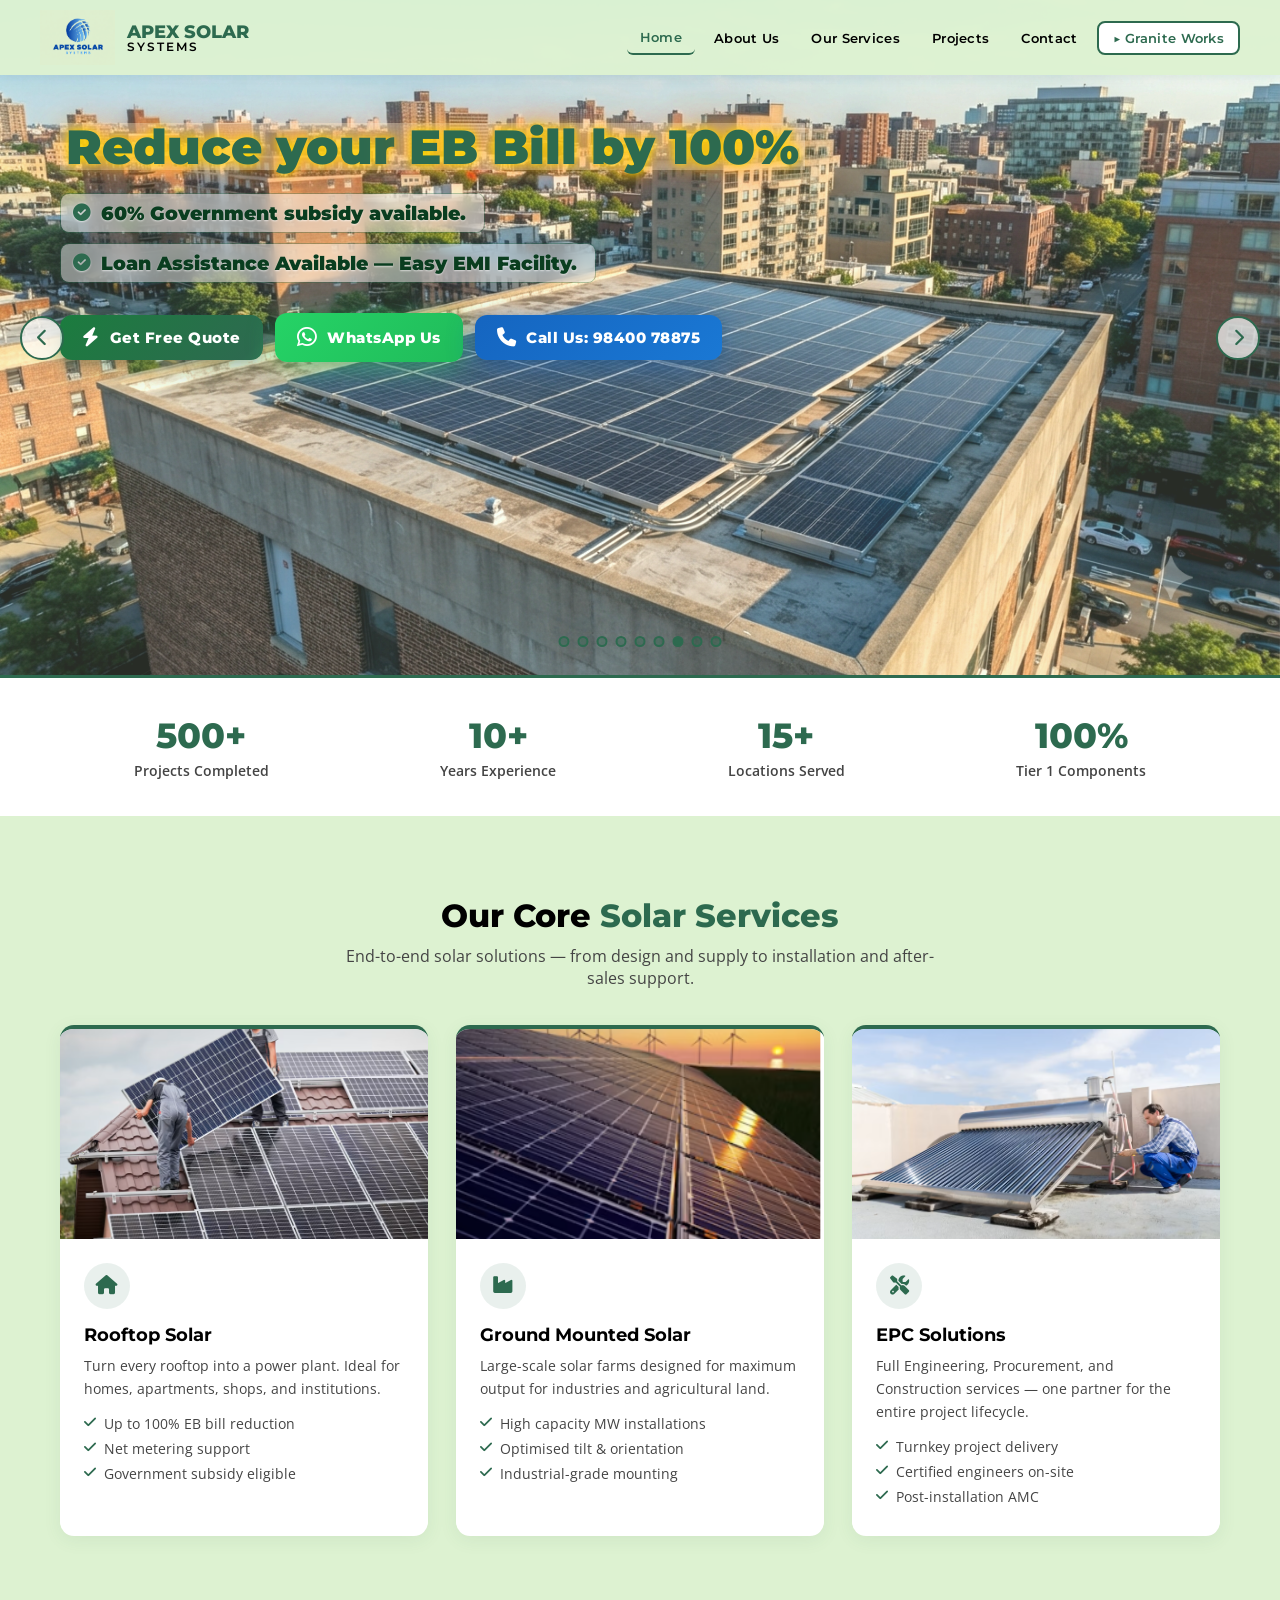
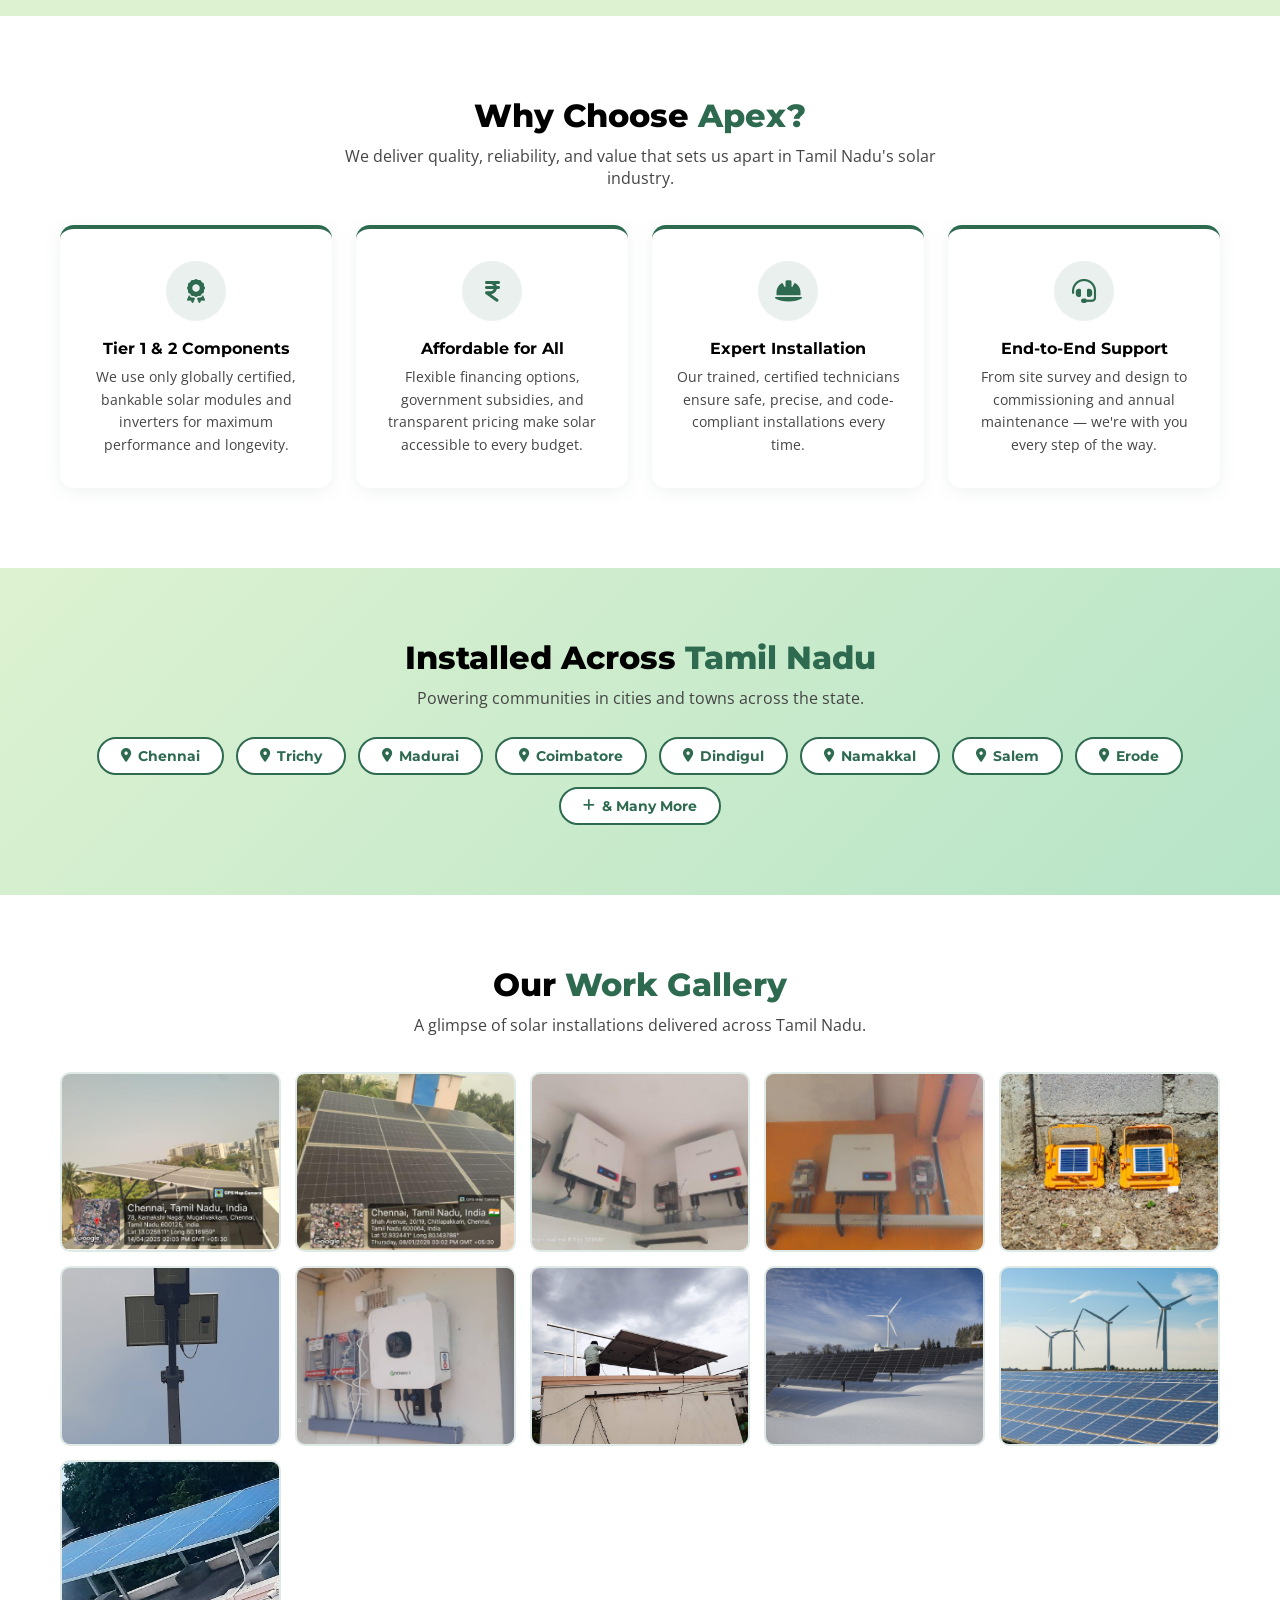
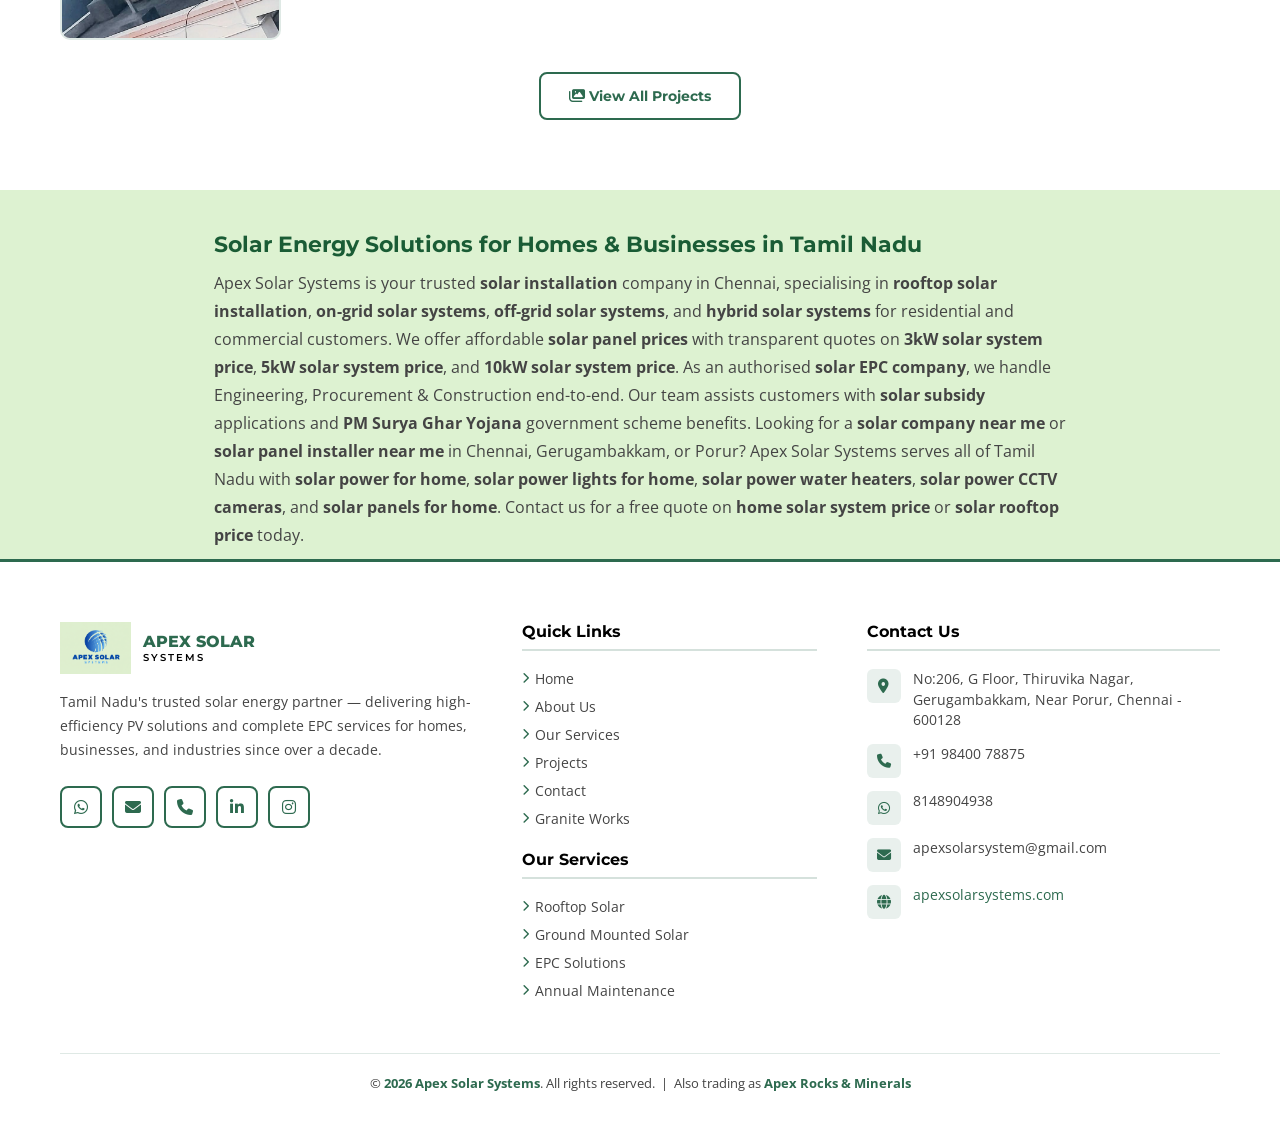
==== commit f50d4b84: "changed font" ====
--- a/index.html
+++ b/index.html
@@ -1,6 +1,15 @@
 <!DOCTYPE html>
 <html lang="en">
 <head>
+  <!-- Google tag (gtag.js) -->
+<script async src="https://www.googletagmanager.com/gtag/js?id=GT-MQRT2NZC"></script>
+<script>
+  window.dataLayer = window.dataLayer || [];
+  function gtag(){dataLayer.push(arguments);}
+  gtag('js', new Date());
+
+  gtag('config', 'GT-ABC123XYZ');
+</script>
   <meta charset="UTF-8" />
   <meta name="viewport" content="width=device-width, initial-scale=1.0" />
   <title>Apex Solar Systems | Best Solar Panel Installation Chennai | Rooftop Solar, On-Grid & Off-Grid Systems</title>
@@ -92,18 +101,16 @@
     <div class="slide" style="background-image:url('slide4.jpg')"></div>
     <div class="slide" style="background-image:url('slide5.jpg')"></div>
     <div class="slide" style="background-image:url('slide6.jpg')"></div>
-    <div class="slide active" style="background-image:url('raze-solar-Q8V1EEvnJgk-unsplash.jpg')"></div>
+    <div class="slide active" style="background-image:url('raze-solar-Q8V1EEvnJgk-unsplash.png')"></div>
     <div class="slide" style="background-image:url('pexels-ian-panelo-7424248.jpg')"></div>
     <div class="slide" style="background-image:url('pexels-pixabay-433308.jpg')"></div>
   </div>
   <div class="hero-overlay"></div>
   <div class="hero-content">
-    <h1>Reduce your <span class="eb-glow" style="-webkit-text-fill-color:black;font-size:3rem;color:#000000;">EB Bill by 100%</span></h1>
+    <h1><span class="h1-highlight">Reduce your <span class="eb-bill-text">EB Bill by 100%</span></span></h1>
     <div class="hero-catchlines">
-      <div class="line"><i class="fa-solid fa-circle-check"></i> We are just an Enquiry away!</div>
-      <div class="line"><i class="fa-solid fa-circle-check"></i> Government subsidy available.</div>
-      <div class="line"><i class="fa-solid fa-circle-check"></i> Loan Assistance Available — Easy EMI Facility.</div>
-      <div class="line"><i class="fa-solid fa-circle-check"></i> Professional On-Grid and Off-Grid Solar Solutions.</div>
+      <div class="line line--highlight"><i class="fa-solid fa-circle-check"></i> 60% Government subsidy available.</div>
+      <div class="line line--highlight"><i class="fa-solid fa-circle-check"></i> Loan Assistance Available — Easy EMI Facility.</div>
     </div>
     <div class="hero-buttons">
       <a href="contact.html" class="btn-cta-hero"><i class="fa-solid fa-bolt"></i> Get Free Quote</a>
--- a/style.css
+++ b/style.css
@@ -186,6 +186,39 @@
 }
 .hero-content h1 { font-size:3rem; font-weight:800; line-height:1.15; margin-bottom:18px; color:var(--black); }
 .hero-content h1 span { color:var(--green); }
+
+/* ── MARKER HIGHLIGHT on h1 ── */
+.h1-highlight {
+  display: inline;
+  font-weight: 900;
+  color: #000;
+  /* translucent frosted white marker stroke */
+  background:
+    linear-gradient(
+      180deg,
+      transparent 8%,
+      rgba(255, 255, 255, 0.38) 8%,
+      rgba(255, 255, 255, 0.38) 90%,
+      transparent 90%
+    );
+  -webkit-box-decoration-break: clone;
+  box-decoration-break: clone;
+  padding: 0 6px;
+  border-radius: 3px;
+  backdrop-filter: blur(4px);
+  -webkit-backdrop-filter: blur(4px);
+  text-shadow:
+    0 0 8px  rgba(255, 220, 0, 0.95),
+    0 0 18px rgba(255, 180, 0, 0.85),
+    0 0 35px rgba(255, 140, 0, 0.65),
+    0 0 60px rgba(255, 100, 0, 0.4);
+}
+
+/* ── EB BILL GLOW ── */
+.eb-bill-text {
+  font-weight: 900;
+  color: #000;
+}
 .hero-content p { font-size:1.05rem; color:var(--gray); margin-bottom:20px; line-height:1.7; }
 .hero-catchlines { margin-bottom:20px; }
 .hero-catchlines .line {
@@ -194,6 +227,33 @@
   font-size:1.2rem; color:var(--black); margin-bottom:10px;
 }
 .hero-catchlines .line i { color:var(--green); font-size:1.1rem; }
+
+/* Highlighted catchline — blurred backdrop only on the pill itself */
+.hero-catchlines .line--highlight {
+  display: inline-flex;
+  align-items: center;
+  gap: 10px;
+  font-weight: 900;
+  font-size: 1.2rem;
+  color: #0a3d1f;
+  padding: 7px 18px 7px 12px;
+  border-radius: 8px;
+  position: relative;
+  isolation: isolate;
+  border: 1.5px solid rgba(45,106,79,0.35);
+  text-shadow: 0 1px 2px rgba(255,255,255,0.6);
+}
+.hero-catchlines .line--highlight::before {
+  content: '';
+  position: absolute;
+  inset: 0;
+  border-radius: 8px;
+  background: rgba(255,255,255,0.45);
+  backdrop-filter: blur(8px);
+  -webkit-backdrop-filter: blur(8px);
+  z-index: -1;
+}
+.hero-catchlines .line--highlight i { color: var(--green); font-size: 1.1rem; }
 .hero-buttons { display:flex; flex-direction:row; gap:12px; flex-wrap:nowrap; align-items:center; }
 
 /* ── EB BILL GLOW ── */
